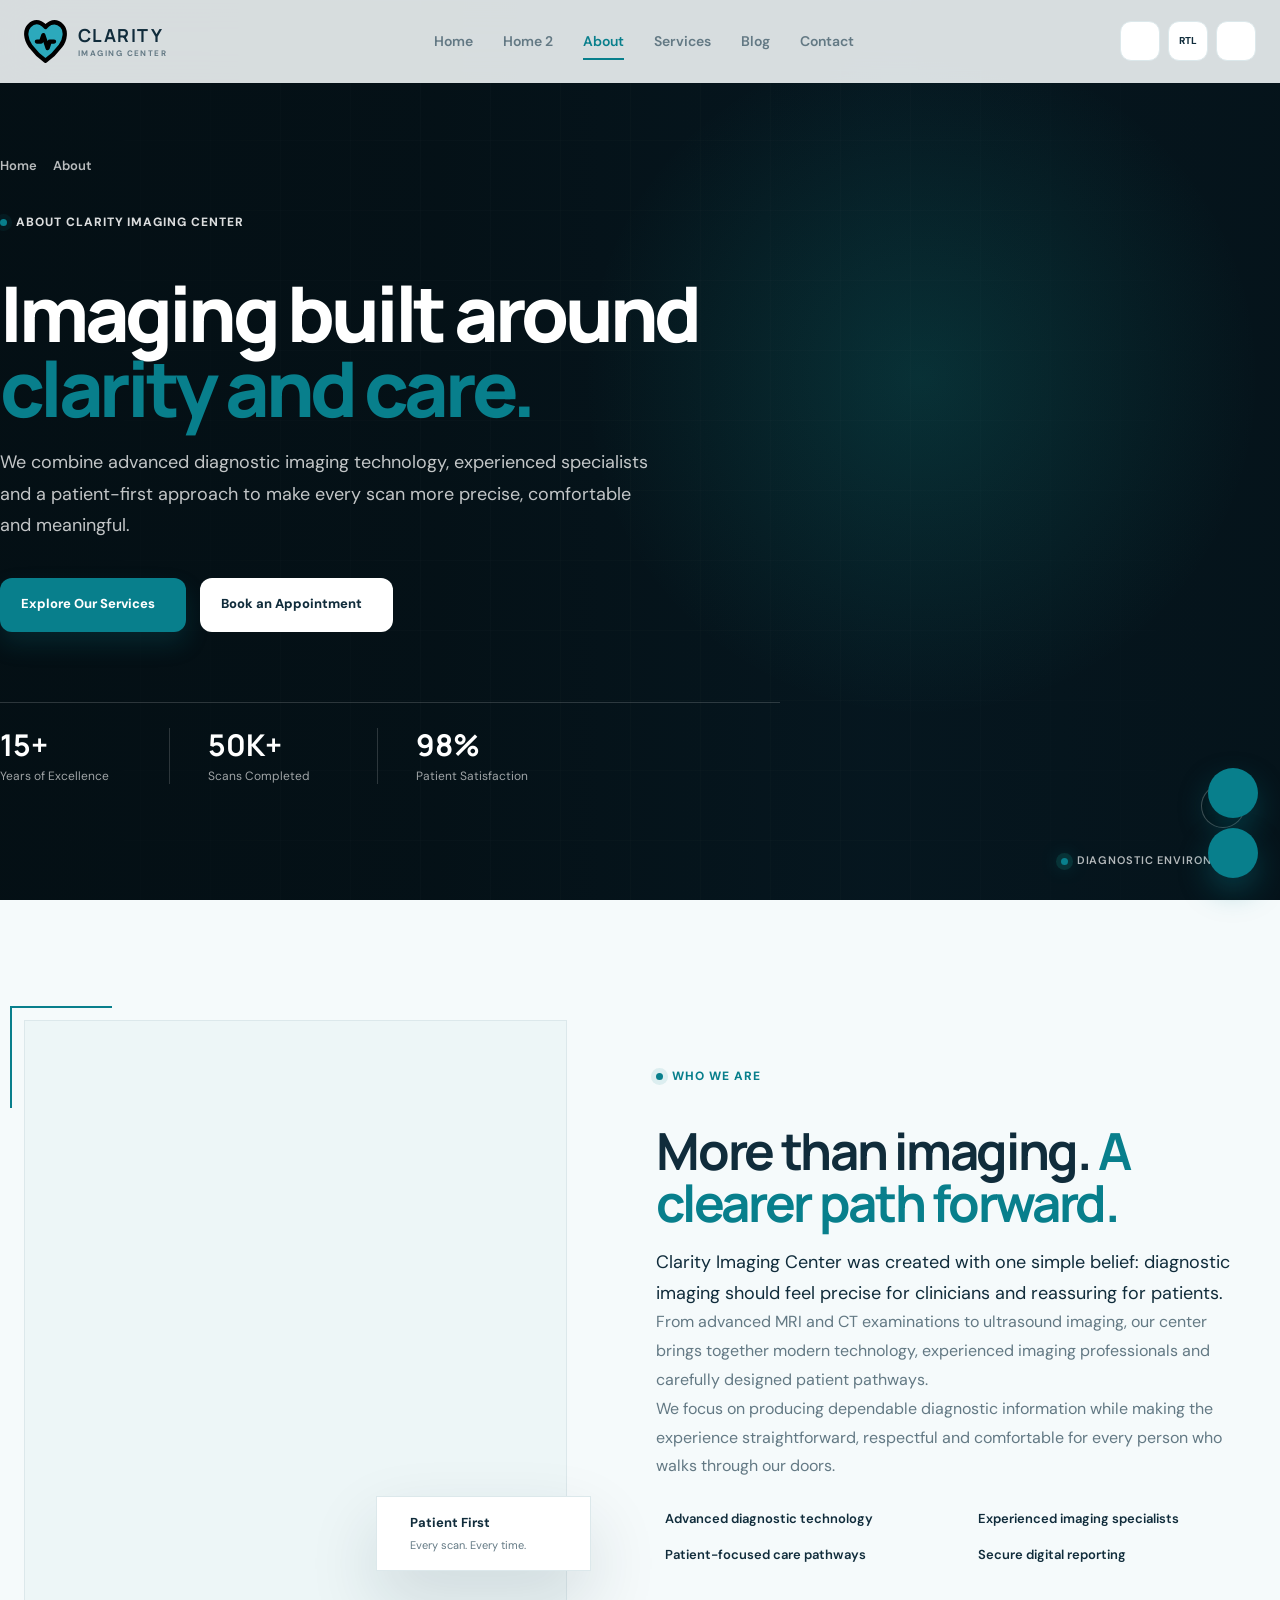
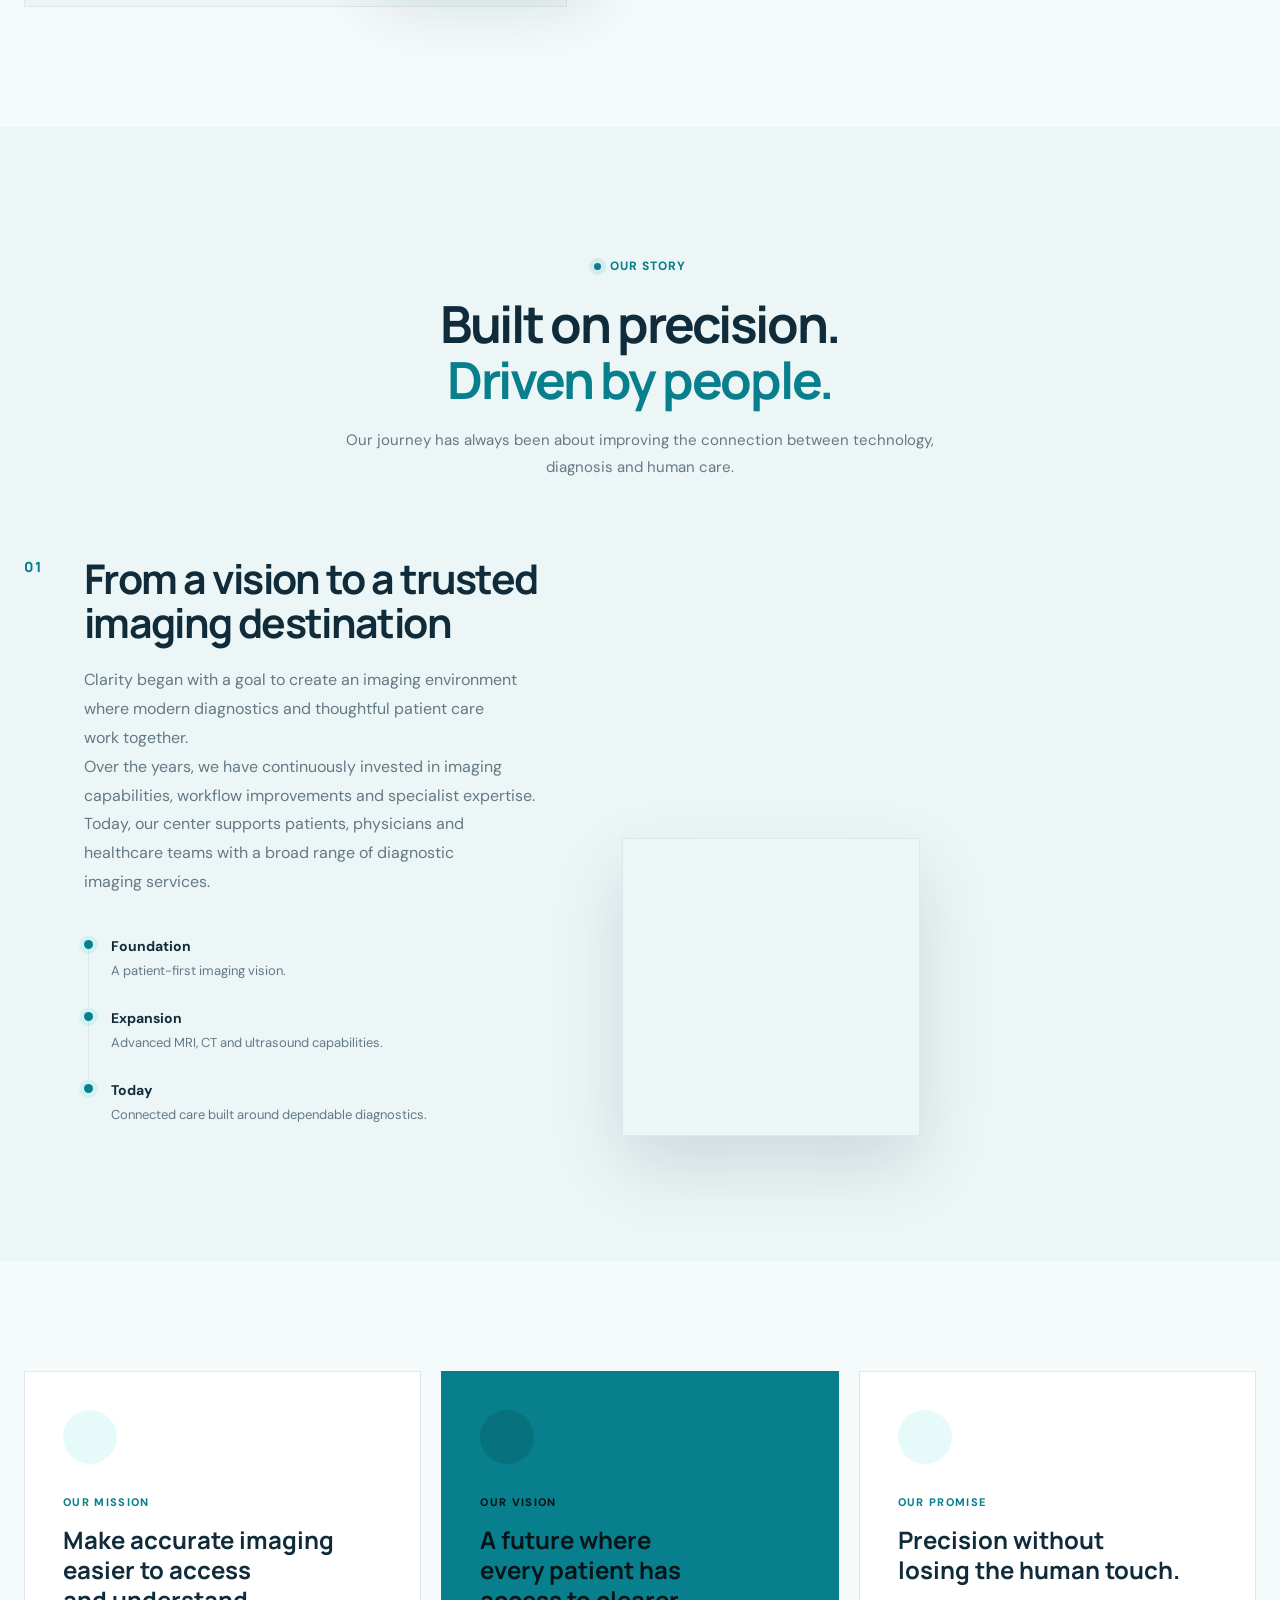
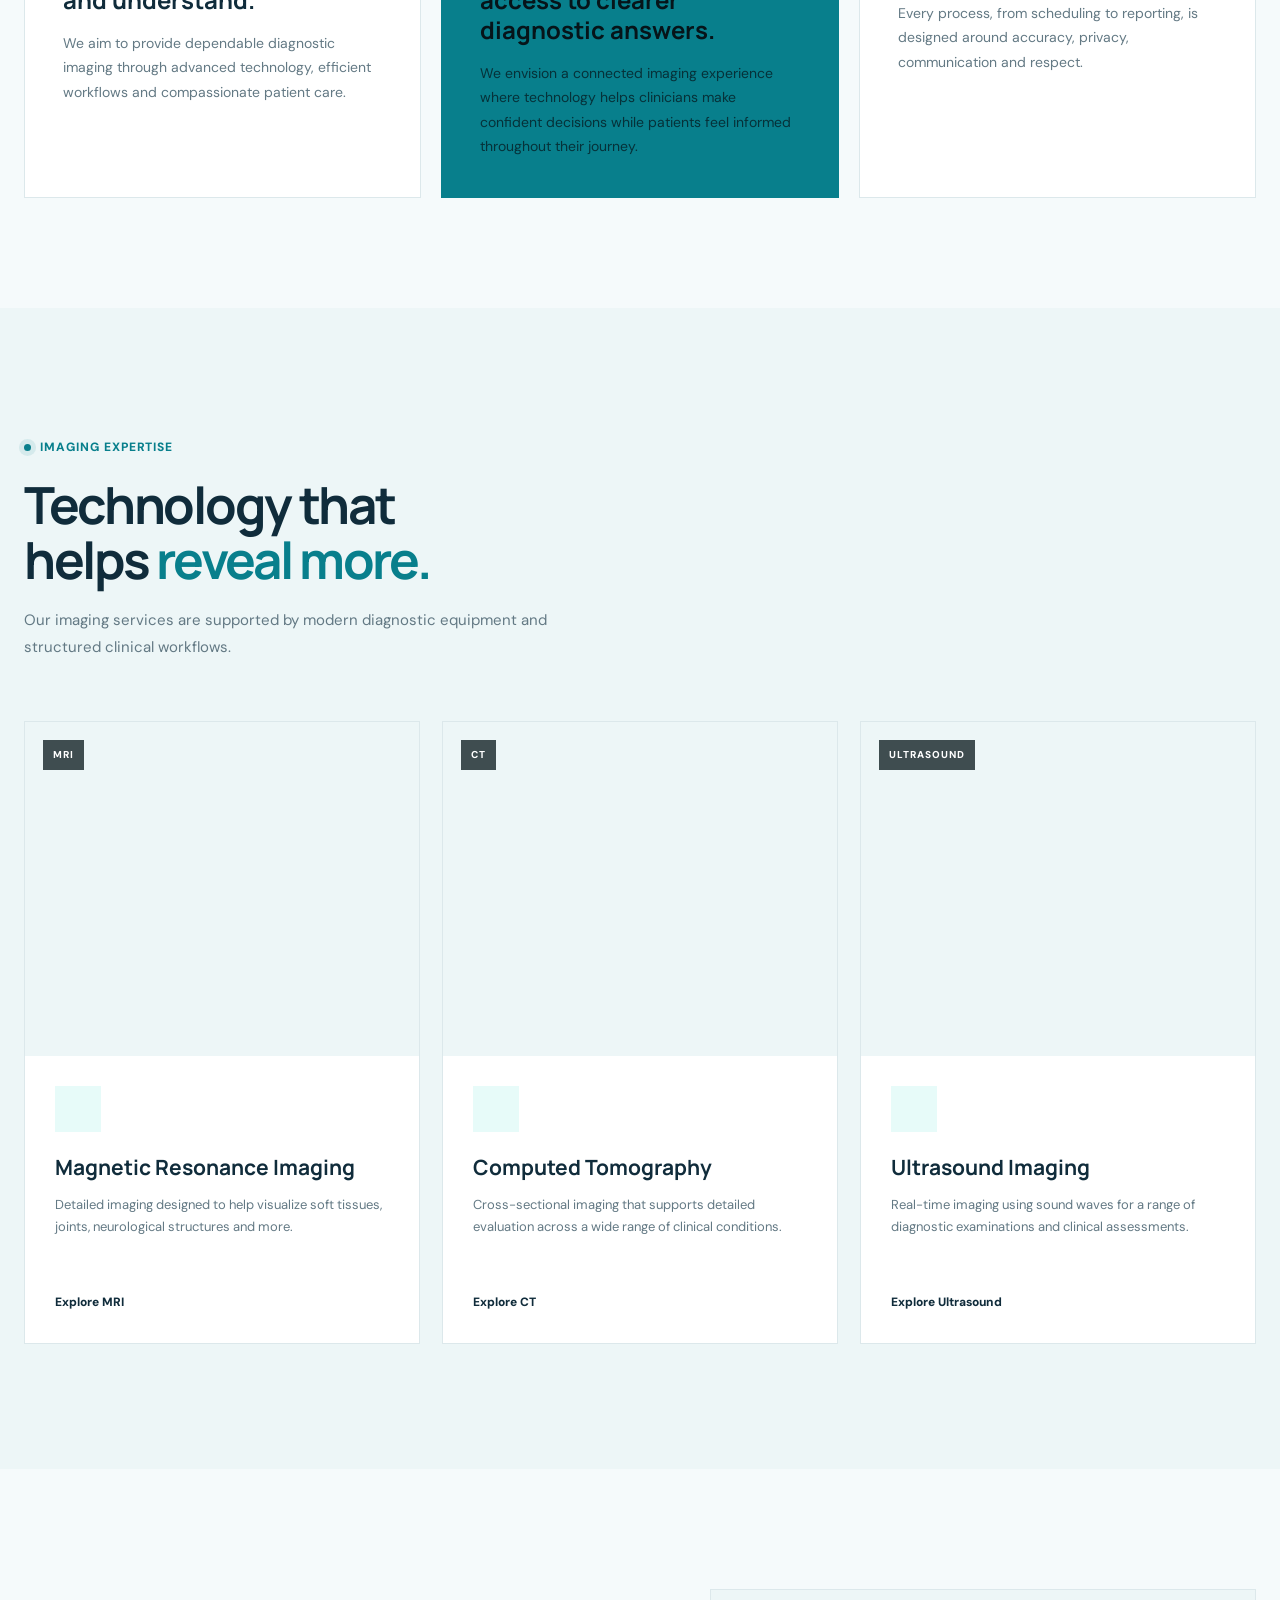
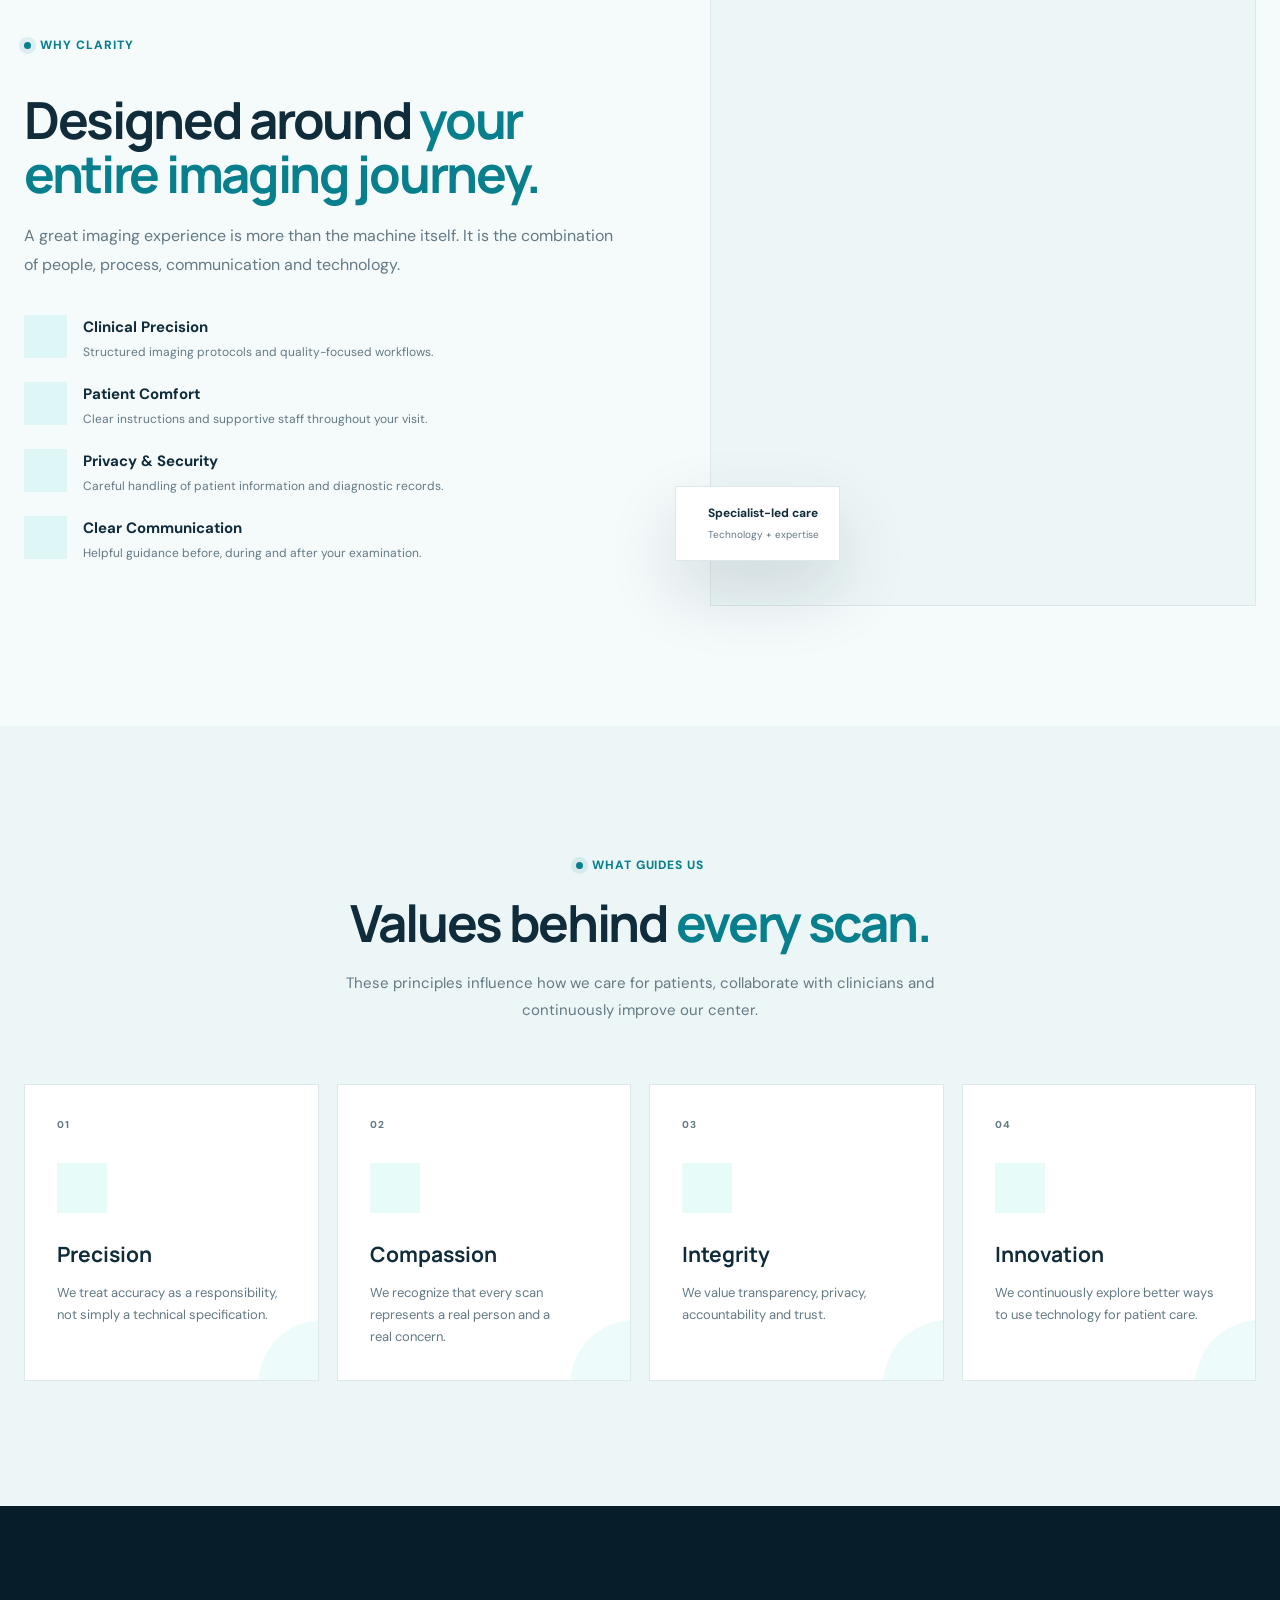
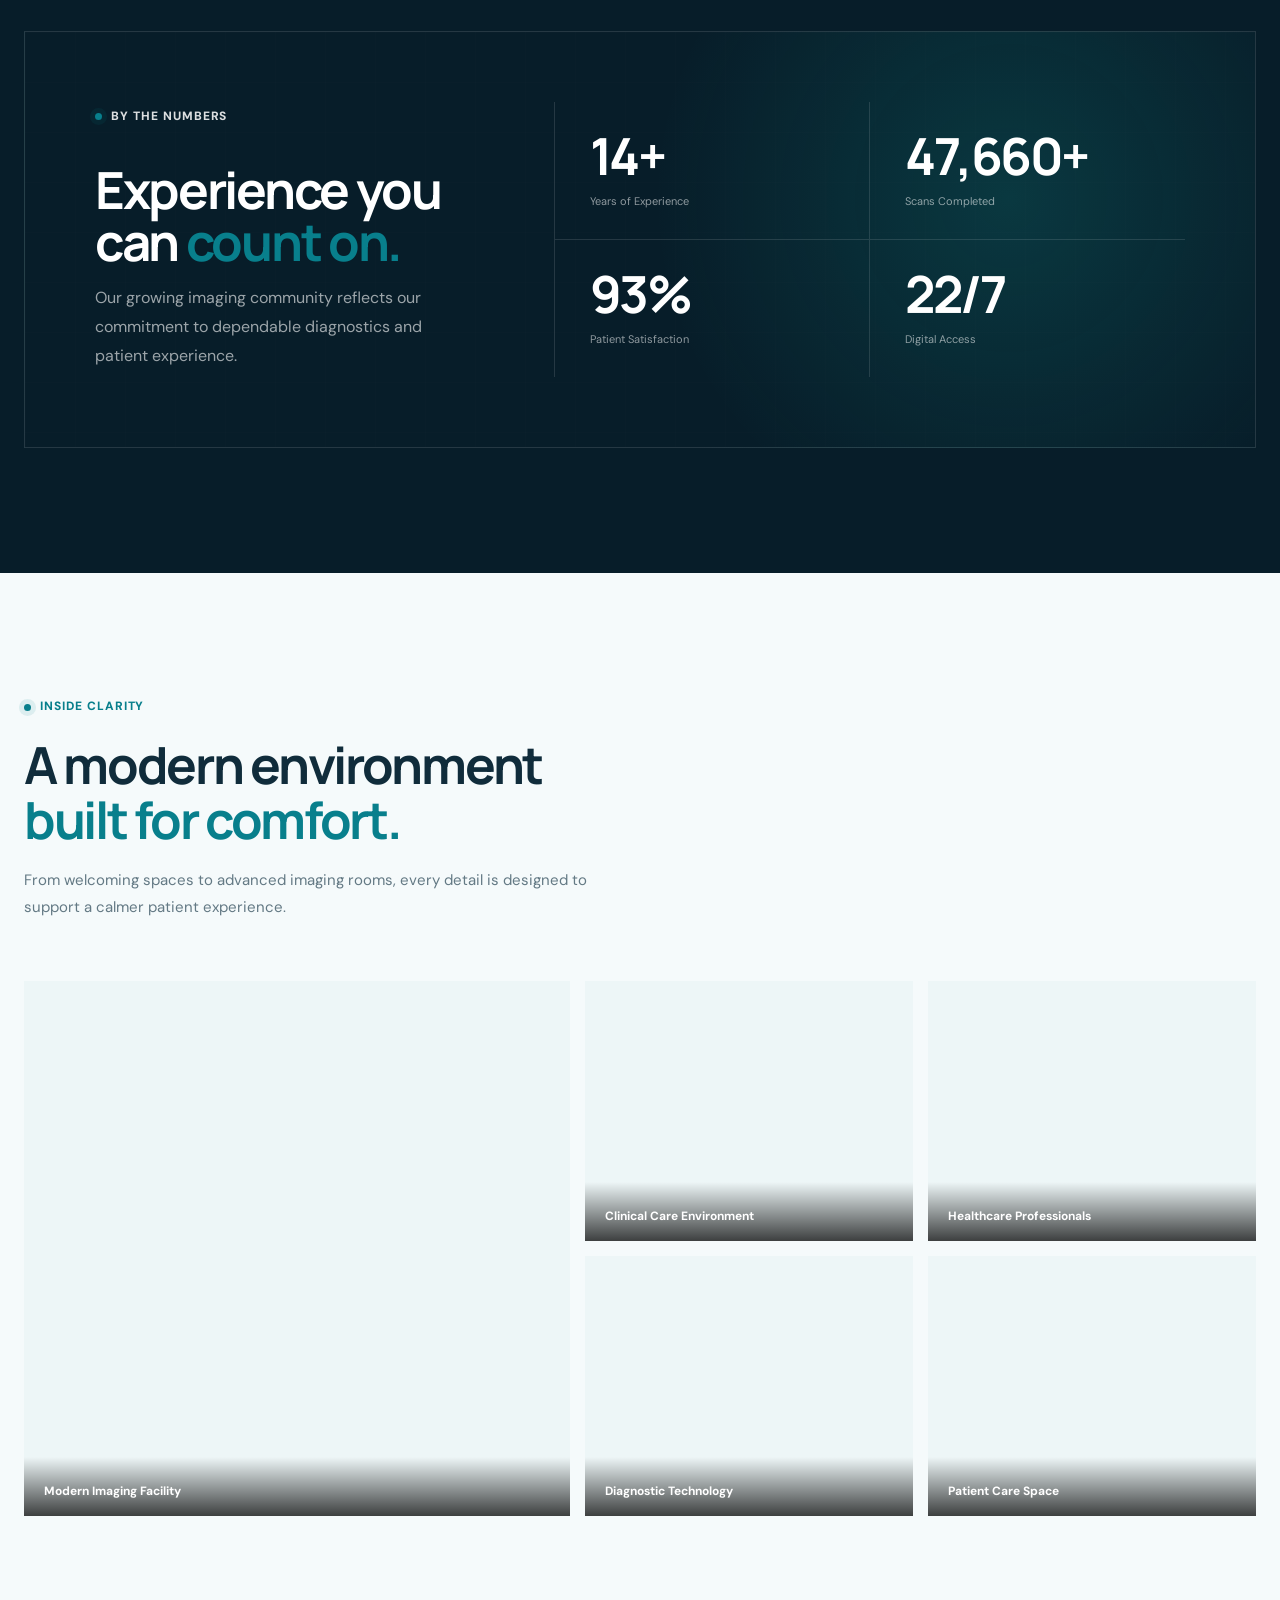
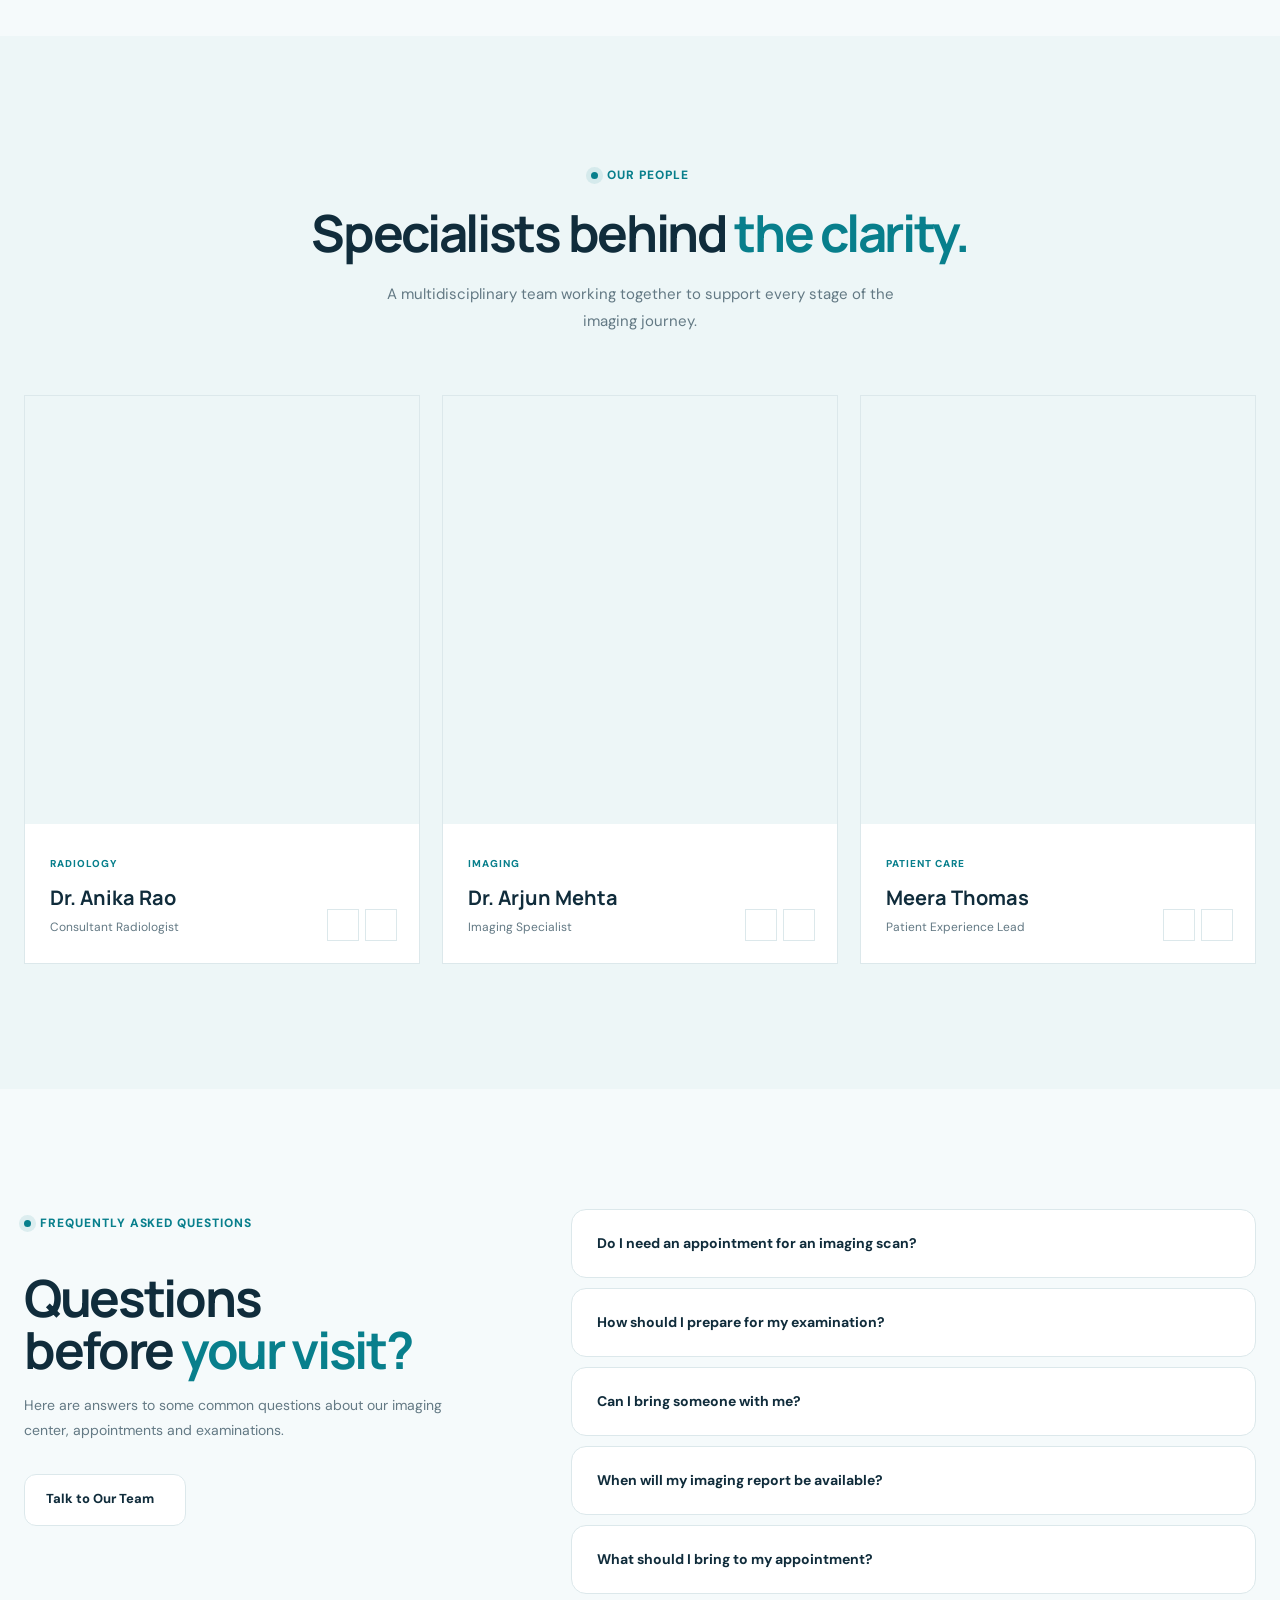
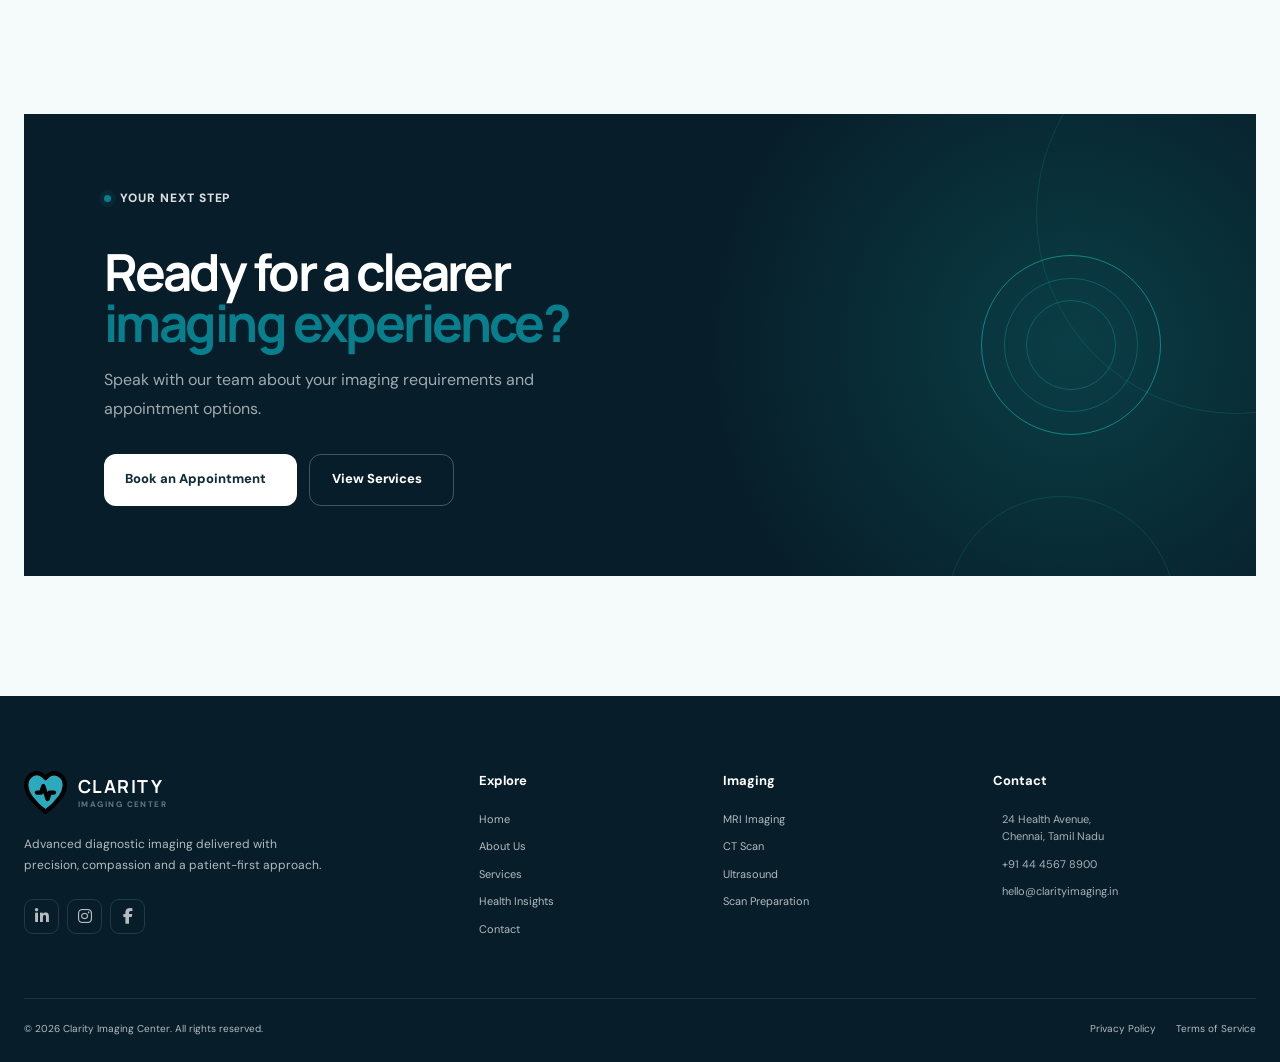
==== pages/about.html @ 39d7fad9 "first commit" ====
<!DOCTYPE html>
<html lang="en" dir="ltr">
<head>
    <meta charset="UTF-8">
    <meta name="viewport" content="width=device-width, initial-scale=1.0">

    <title>About Us | Clarity Imaging Center</title>
    <link rel="icon" href="../assets/images/heartbeat-svgrepo-com.svg">

    <meta
        name="description"
        content="Learn about Clarity Imaging Center, our imaging specialists, advanced diagnostic technology, patient-first approach and commitment to accurate medical imaging."
    >

    <!-- Fonts -->
    <link rel="preconnect" href="https://fonts.googleapis.com">
    <link rel="preconnect" href="https://fonts.gstatic.com" crossorigin>
<link
    rel="stylesheet"
    href="https://cdnjs.cloudflare.com/ajax/libs/font-awesome/6.5.2/css/all.min.css"
>
    <link
        href="https://fonts.googleapis.com/css2?family=DM+Sans:wght@400;500;600;700&family=Manrope:wght@400;500;600;700;800&display=swap"
        rel="stylesheet"
    >

    <!-- Icons -->
    <script src="https://unpkg.com/lucide@latest"></script>

    <!-- Main global CSS -->
    <link rel="stylesheet" href="../assets/css/style.css">

    <!-- About page CSS -->
    <link rel="stylesheet" href="../assets/css/about.css">
</head>

<body class="about-page">

    <!-- Scroll Progress -->
    <div class="scroll-progress" id="scrollProgress"></div>

    <!-- Cursor Glow -->
    <div class="cursor-glow" id="cursorGlow"></div>

    <!-- Page Loader -->
    <div class="page-loader" id="pageLoader">
        <div class="loader-inner">
            <div class="loader-ring"></div>
            <span>CLARITY</span>
        </div>
    </div>


    <!-- =========================================================
         HEADER
    ========================================================== -->

   <header class="site-header" id="siteHeader">

    <div class="container header-inner">

        <!-- Logo -->
        <a href="../index.html" class="logo">

            <span class="logo-mark">
               <img src="../assets/images/heartbeat-svgrepo-com.svg">
            </span>

            <span class="logo-text">
                <strong>CLARITY</strong>
                <small>IMAGING CENTER</small>
            </span>

        </a>


        <!-- Desktop Navigation -->
        <nav class="desktop-nav">

            <a href="../index.html">Home</a>

            <a href="home2.html" >Home 2</a>

            <a href="about.html" class="active">About</a>

            <a href="services.html">Services</a>

            <a href="blog.html">Blog</a>

            <a href="contact.html">Contact</a>

        </nav>


        <!-- Header Actions -->
        <div class="header-actions">

            <!-- Theme -->
            <button
                class="icon-btn"
                id="themeToggle"
                type="button"
                aria-label="Toggle theme"
            >
                <i data-lucide="moon"></i>
            </button>


            <!-- RTL -->
            <button
                class="icon-btn rtl-btn"
                id="rtlToggle"
                type="button"
                aria-label="Switch direction"
            >
                <span>RTL</span>
            </button>


            <!-- Profile -->
            <button
                class="profile-btn"
                id="profileBtn"
                type="button"
                aria-label="Open account menu"
            >
                <i data-lucide="user-round"></i>
            </button>


            <!-- Mobile menu -->
            <button
                class="menu-toggle"
                id="menuToggle"
                type="button"
                aria-label="Open menu"
            >
                <i data-lucide="menu"></i>
            </button>

        </div>

    </div>


    <!-- Mobile Navigation -->

    <div class="mobile-nav" id="mobileNav">

        <a href="../index.html">Home</a>

        <a href="home2.html">Home 2</a>

        <a href="about.html">About</a>

        <a href="services.html">Services</a>

        <a href="blog.html">Blog</a>

        <a href="contact.html">Contact</a>

        <a href="contact.html" class="mobile-appointment">
            Book an Appointment
            <i data-lucide="arrow-up-right"></i>
        </a>

    </div>

</header>


    <!-- =========================================================
         ABOUT HERO
    ========================================================== -->

    <main>

        <section class="about-hero">

            <!-- Background Video -->
            <video
                class="about-hero-video"
                id="aboutHeroVideo"
                autoplay
                muted
                loop
                playsinline
                preload="metadata"
                poster="../assets/images/about-hero.jpg"
            >
                <source
                    src="https://www.pexels.com/download/video/7089364/"
                    type="video/webm"
                >

                <source
                    src="../assets/video/about-hero.mp4"
                    type="video/mp4"
                >
            </video>


            <!-- Overlay -->
            <div class="about-hero-overlay"></div>

            <!-- Grid -->
            <div class="about-hero-grid"></div>


            <div class="container about-hero-container">

                <div class="about-hero-content about-reveal-left">

                    <div class="about-breadcrumb">
                        <a href="../index.html">Home</a>
                        <i data-lucide="chevron-right"></i>
                        <span>About</span>
                    </div>


                    <div class="eyebrow about-light-eyebrow">

                        <span class="eyebrow-dot"></span>

                        About Clarity Imaging Center

                    </div>


                    <h1>
                        Imaging built around
                        <span>clarity and care.</span>
                    </h1>


                    <p>
                        We combine advanced diagnostic imaging technology,
                        experienced specialists and a patient-first approach
                        to make every scan more precise, comfortable and
                        meaningful.
                    </p>


                    <div class="about-hero-actions">

                        <a
                            href="services.html"
                            class="btn btn-primary"
                        >
                            Explore Our Services
                            <i data-lucide="arrow-up-right"></i>
                        </a>


                        <a
                            href="contact.html"
                            class="btn btn-light"
                        >
                            Book an Appointment
                            <i data-lucide="calendar-days"></i>
                        </a>

                    </div>


                    <div class="about-hero-stats">

                        <div class="hero-stat">

                            <strong>15+</strong>

                            <span>Years of Excellence</span>

                        </div>


                        <div class="hero-stat">

                            <strong>50K+</strong>

                            <span>Scans Completed</span>

                        </div>


                        <div class="hero-stat">

                            <strong>98%</strong>

                            <span>Patient Satisfaction</span>

                        </div>

                    </div>

                </div>

            </div>


            <!-- Video status -->
            <div class="about-video-status">

                <span class="video-status-dot"></span>

                <span id="videoStatus">
                    Diagnostic environment
                </span>

            </div>


            <button
                class="about-video-toggle"
                id="aboutVideoToggle"
                type="button"
                aria-label="Pause background video"
            >
                <i data-lucide="pause"></i>
            </button>

        </section>



        <!-- =====================================================
             INTRO
        ====================================================== -->

        <section class="section about-intro-section">

            <div class="container">

                <div class="about-intro-grid">

                    <div class="about-intro-image about-reveal-left">

                        <div class="image-frame">

                            <img
                                src="https://images.unsplash.com/photo-1576091160399-112ba8d25d1d?auto=format&fit=crop&w=1200&q=85"
                                alt="Medical imaging professional"
                                loading="lazy"
                            >

                            <div class="image-badge">

                                <i data-lucide="shield-check"></i>

                                <div>
                                    <strong>Patient First</strong>
                                    <span>Every scan. Every time.</span>
                                </div>

                            </div>

                        </div>

                    </div>


                    <div class="about-intro-content about-reveal-right">

                        <div class="eyebrow">

                            <span class="eyebrow-dot"></span>

                            Who We Are

                        </div>


                        <h2>
                            More than imaging.
                            <span>A clearer path forward.</span>
                        </h2>


                        <p class="lead">
                            Clarity Imaging Center was created with one
                            simple belief: diagnostic imaging should feel
                            precise for clinicians and reassuring for
                            patients.
                        </p>


                        <p>
                            From advanced MRI and CT examinations to
                            ultrasound imaging, our center brings together
                            modern technology, experienced imaging
                            professionals and carefully designed patient
                            pathways.
                        </p>


                        <p>
                            We focus on producing dependable diagnostic
                            information while making the experience
                            straightforward, respectful and comfortable
                            for every person who walks through our doors.
                        </p>


                        <div class="about-check-list">

                            <div>
                                <i data-lucide="check-circle-2"></i>
                                <span>Advanced diagnostic technology</span>
                            </div>

                            <div>
                                <i data-lucide="check-circle-2"></i>
                                <span>Experienced imaging specialists</span>
                            </div>

                            <div>
                                <i data-lucide="check-circle-2"></i>
                                <span>Patient-focused care pathways</span>
                            </div>

                            <div>
                                <i data-lucide="check-circle-2"></i>
                                <span>Secure digital reporting</span>
                            </div>

                        </div>

                    </div>

                </div>

            </div>

        </section>



        <!-- =====================================================
             STORY
        ====================================================== -->

        <section class="section story-section">

            <div class="container">

                <div class="section-heading centered about-reveal">

                    <div class="eyebrow">

                        <span class="eyebrow-dot"></span>

                        Our Story

                    </div>

                    <h2>
                        Built on precision.
                        <span>Driven by people.</span>
                    </h2>

                    <p>
                        Our journey has always been about improving the
                        connection between technology, diagnosis and
                        human care.
                    </p>

                </div>


                <div class="story-grid">

                    <div class="story-content about-reveal-left">

                        <div class="story-number">
                            01
                        </div>

                        <h3>
                            From a vision to a trusted imaging destination
                        </h3>

                        <p>
                            Clarity began with a goal to create an imaging
                            environment where modern diagnostics and
                            thoughtful patient care work together.
                        </p>

                        <p>
                            Over the years, we have continuously invested
                            in imaging capabilities, workflow improvements
                            and specialist expertise.
                        </p>

                        <p>
                            Today, our center supports patients,
                            physicians and healthcare teams with a broad
                            range of diagnostic imaging services.
                        </p>


                        <div class="story-timeline">

                            <div class="timeline-item">

                                <span class="timeline-dot"></span>

                                <div>
                                    <strong>Foundation</strong>
                                    <p>
                                        A patient-first imaging vision.
                                    </p>
                                </div>

                            </div>


                            <div class="timeline-item">

                                <span class="timeline-dot"></span>

                                <div>
                                    <strong>Expansion</strong>
                                    <p>
                                        Advanced MRI, CT and ultrasound
                                        capabilities.
                                    </p>
                                </div>

                            </div>


                            <div class="timeline-item">

                                <span class="timeline-dot"></span>

                                <div>
                                    <strong>Today</strong>
                                    <p>
                                        Connected care built around
                                        dependable diagnostics.
                                    </p>
                                </div>

                            </div>

                        </div>

                    </div>


                    <div class="story-images about-reveal-right">

                        <div class="story-image-main">

                            <img
                                src="https://images.unsplash.com/photo-1584982751601-97dcc096659c?auto=format&fit=crop&w=1200&q=85"
                                alt="Modern healthcare facility"
                                loading="lazy"
                            >

                        </div>


                        <div class="story-image-small">

                            <img
                                src="https://images.unsplash.com/photo-1516841273335-e39b37888115?auto=format&fit=crop&w=700&q=85"
                                alt="Modern diagnostic facility"
                                loading="lazy"
                            >

                        </div>

                    </div>

                </div>

            </div>

        </section>



        <!-- =====================================================
             MISSION VISION
        ====================================================== -->

        <section class="section mission-section">

            <div class="container">

                <div class="mission-grid">

                    <article class="mission-card about-reveal-left">

                        <div class="mission-icon">
                            <i data-lucide="target"></i>
                        </div>

                        <span class="card-label">Our Mission</span>

                        <h3>
                            Make accurate imaging easier to access
                            and understand.
                        </h3>

                        <p>
                            We aim to provide dependable diagnostic
                            imaging through advanced technology,
                            efficient workflows and compassionate
                            patient care.
                        </p>

                    </article>


                    <article class="mission-card featured about-reveal">

                        <div class="mission-icon">
                            <i data-lucide="eye"></i>
                        </div>

                        <span class="card-label">Our Vision</span>

                        <h3>
                            A future where every patient has access
                            to clearer diagnostic answers.
                        </h3>

                        <p>
                            We envision a connected imaging experience
                            where technology helps clinicians make
                            confident decisions while patients feel
                            informed throughout their journey.
                        </p>

                    </article>


                    <article class="mission-card about-reveal-right">

                        <div class="mission-icon">
                            <i data-lucide="sparkles"></i>
                        </div>

                        <span class="card-label">Our Promise</span>

                        <h3>
                            Precision without losing the human touch.
                        </h3>

                        <p>
                            Every process, from scheduling to reporting,
                            is designed around accuracy, privacy,
                            communication and respect.
                        </p>

                    </article>

                </div>

            </div>

        </section>



        <!-- =====================================================
             IMAGING EXPERTISE
        ====================================================== -->

        <section class="section expertise-section">

            <div class="container">

                <div class="section-heading about-reveal">

                    <div class="eyebrow">

                        <span class="eyebrow-dot"></span>

                        Imaging Expertise

                    </div>

                    <h2>
                        Technology that helps
                        <span>reveal more.</span>
                    </h2>

                    <p>
                        Our imaging services are supported by modern
                        diagnostic equipment and structured clinical
                        workflows.
                    </p>

                </div>


                <div class="expertise-grid">

                    <article class="expertise-card about-reveal-left">

                        <div class="expertise-image">

                            <img
                                src="https://images.unsplash.com/photo-1530497610245-94d3c16cda28?auto=format&fit=crop&w=1000&q=85"
                                alt="MRI diagnostic imaging"
                                loading="lazy"
                            >

                            <span class="expertise-tag">MRI</span>

                        </div>

                        <div class="expertise-body">

                            <div class="expertise-icon">
                                <i data-lucide="scan"></i>
                            </div>

                            <h3>Magnetic Resonance Imaging</h3>

                            <p>
                                Detailed imaging designed to help visualize
                                soft tissues, joints, neurological structures
                                and more.
                            </p>

                            <a href="services.html">
                                Explore MRI
                                <i data-lucide="arrow-up-right"></i>
                            </a>

                        </div>

                    </article>


                    <article class="expertise-card about-reveal">

                        <div class="expertise-image">

                            <img
                                src="https://images.unsplash.com/photo-1559757175-0eb30cd8c063?auto=format&fit=crop&w=1000&q=85"
                                alt="CT diagnostic imaging"
                                loading="lazy"
                            >

                            <span class="expertise-tag">CT</span>

                        </div>

                        <div class="expertise-body">

                            <div class="expertise-icon">
                                <i data-lucide="layers-3"></i>
                            </div>

                            <h3>Computed Tomography</h3>

                            <p>
                                Cross-sectional imaging that supports
                                detailed evaluation across a wide range
                                of clinical conditions.
                            </p>

                            <a href="services.html">
                                Explore CT
                                <i data-lucide="arrow-up-right"></i>
                            </a>

                        </div>

                    </article>


                    <article class="expertise-card about-reveal-right">

                        <div class="expertise-image">

                            <img
                                src="https://images.unsplash.com/photo-1631815589968-fdb09a223b1e?auto=format&fit=crop&w=1000&q=85"
                                alt="Ultrasound examination"
                                loading="lazy"
                            >

                            <span class="expertise-tag">ULTRASOUND</span>

                        </div>

                        <div class="expertise-body">

                            <div class="expertise-icon">
                                <i data-lucide="activity"></i>
                            </div>

                            <h3>Ultrasound Imaging</h3>

                            <p>
                                Real-time imaging using sound waves for
                                a range of diagnostic examinations and
                                clinical assessments.
                            </p>

                            <a href="services.html">
                                Explore Ultrasound
                                <i data-lucide="arrow-up-right"></i>
                            </a>

                        </div>

                    </article>

                </div>

            </div>

        </section>



        <!-- =====================================================
             WHY CLARITY
        ====================================================== -->

        <section class="section why-about-section">

            <div class="container">

                <div class="why-about-grid">

                    <div class="why-about-content about-reveal-left">

                        <div class="eyebrow">

                            <span class="eyebrow-dot"></span>

                            Why Clarity

                        </div>

                        <h2>
                            Designed around
                            <span>your entire imaging journey.</span>
                        </h2>

                        <p>
                            A great imaging experience is more than the
                            machine itself. It is the combination of
                            people, process, communication and technology.
                        </p>


                        <div class="why-feature-list">

                            <div class="why-feature">

                                <span class="why-feature-icon">
                                    <i data-lucide="badge-check"></i>
                                </span>

                                <div>
                                    <h3>Clinical Precision</h3>
                                    <p>
                                        Structured imaging protocols and
                                        quality-focused workflows.
                                    </p>
                                </div>

                            </div>


                            <div class="why-feature">

                                <span class="why-feature-icon">
                                    <i data-lucide="heart-handshake"></i>
                                </span>

                                <div>
                                    <h3>Patient Comfort</h3>
                                    <p>
                                        Clear instructions and supportive
                                        staff throughout your visit.
                                    </p>
                                </div>

                            </div>


                            <div class="why-feature">

                                <span class="why-feature-icon">
                                    <i data-lucide="lock-keyhole"></i>
                                </span>

                                <div>
                                    <h3>Privacy & Security</h3>
                                    <p>
                                        Careful handling of patient
                                        information and diagnostic records.
                                    </p>
                                </div>

                            </div>


                            <div class="why-feature">

                                <span class="why-feature-icon">
                                    <i data-lucide="messages-square"></i>
                                </span>

                                <div>
                                    <h3>Clear Communication</h3>
                                    <p>
                                        Helpful guidance before, during
                                        and after your examination.
                                    </p>
                                </div>

                            </div>

                        </div>

                    </div>


                    <div class="why-about-visual about-reveal-right">

                        <div class="why-main-image">

                            <img
                                src="https://images.unsplash.com/photo-1579154204601-01588f351e67?auto=format&fit=crop&w=1200&q=85"
                                alt="Healthcare professional using medical technology"
                                loading="lazy"
                            >

                        </div>


                        <div class="floating-info-card">

                            <i data-lucide="stethoscope"></i>

                            <div>
                                <strong>Specialist-led care</strong>
                                <span>Technology + expertise</span>
                            </div>

                        </div>

                    </div>

                </div>

            </div>

        </section>



        <!-- =====================================================
             VALUES
        ====================================================== -->

        <section class="section values-section">

            <div class="container">

                <div class="section-heading centered about-reveal">

                    <div class="eyebrow">

                        <span class="eyebrow-dot"></span>

                        What Guides Us

                    </div>

                    <h2>
                        Values behind
                        <span>every scan.</span>
                    </h2>

                    <p>
                        These principles influence how we care for
                        patients, collaborate with clinicians and
                        continuously improve our center.
                    </p>

                </div>


                <div class="values-grid">

                    <article class="value-card about-reveal-left">

                        <span class="value-number">01</span>

                        <div class="value-icon">
                            <i data-lucide="crosshair"></i>
                        </div>

                        <h3>Precision</h3>

                        <p>
                            We treat accuracy as a responsibility,
                            not simply a technical specification.
                        </p>

                    </article>


                    <article class="value-card about-reveal">

                        <span class="value-number">02</span>

                        <div class="value-icon">
                            <i data-lucide="heart"></i>
                        </div>

                        <h3>Compassion</h3>

                        <p>
                            We recognize that every scan represents
                            a real person and a real concern.
                        </p>

                    </article>


                    <article class="value-card about-reveal">

                        <span class="value-number">03</span>

                        <div class="value-icon">
                            <i data-lucide="shield"></i>
                        </div>

                        <h3>Integrity</h3>

                        <p>
                            We value transparency, privacy,
                            accountability and trust.
                        </p>

                    </article>


                    <article class="value-card about-reveal-right">

                        <span class="value-number">04</span>

                        <div class="value-icon">
                            <i data-lucide="cpu"></i>
                        </div>

                        <h3>Innovation</h3>

                        <p>
                            We continuously explore better ways
                            to use technology for patient care.
                        </p>

                    </article>

                </div>

            </div>

        </section>



        <!-- =====================================================
             STATS
        ====================================================== -->

        <section class="section about-stats-section">

            <div class="container">

                <div class="about-stats-panel">

                    <div class="about-stats-heading about-reveal-left">

                        <div class="eyebrow about-light-eyebrow">

                            <span class="eyebrow-dot"></span>

                            By The Numbers

                        </div>

                        <h2>
                            Experience you can
                            <span>count on.</span>
                        </h2>

                        <p>
                            Our growing imaging community reflects
                            our commitment to dependable diagnostics
                            and patient experience.
                        </p>

                    </div>


                    <div class="about-stat-grid">

                        <div class="about-stat-item about-reveal">

                            <strong
                                class="about-counter"
                                data-target="15"
                                data-suffix="+"
                            >
                                0
                            </strong>

                            <span>Years of Experience</span>

                        </div>


                        <div class="about-stat-item about-reveal">

                            <strong
                                class="about-counter"
                                data-target="50000"
                                data-suffix="+"
                            >
                                0
                            </strong>

                            <span>Scans Completed</span>

                        </div>


                        <div class="about-stat-item about-reveal">

                            <strong
                                class="about-counter"
                                data-target="98"
                                data-suffix="%"
                            >
                                0
                            </strong>

                            <span>Patient Satisfaction</span>

                        </div>


                        <div class="about-stat-item about-reveal">

                            <strong
                                class="about-counter"
                                data-target="24"
                                data-suffix="/7"
                            >
                                0
                            </strong>

                            <span>Digital Access</span>

                        </div>

                    </div>

                </div>

            </div>

        </section>



        <!-- =====================================================
             FACILITY GALLERY
        ====================================================== -->

        <section class="section gallery-section">

            <div class="container">

                <div class="section-heading about-reveal">

                    <div class="eyebrow">

                        <span class="eyebrow-dot"></span>

                        Inside Clarity

                    </div>

                    <h2>
                        A modern environment
                        <span>built for comfort.</span>
                    </h2>

                    <p>
                        From welcoming spaces to advanced imaging rooms,
                        every detail is designed to support a calmer
                        patient experience.
                    </p>

                </div>


                <div class="gallery-grid">

                    <button
                        class="gallery-item gallery-large about-reveal-left"
                        type="button"
                        data-image="https://images.unsplash.com/photo-1516841273335-e39b37888115?auto=format&fit=crop&w=1600&q=90"
                        data-title="Modern Imaging Facility"
                    >

                        <img
                            src="https://images.unsplash.com/photo-1516841273335-e39b37888115?auto=format&fit=crop&w=1600&q=85"
                            alt="Modern imaging center interior"
                            loading="lazy"
                        >

                        <span class="gallery-overlay">
                            <span>Modern Imaging Facility</span>
                            <i data-lucide="maximize-2"></i>
                        </span>

                    </button>


                    <button
                        class="gallery-item about-reveal"
                        type="button"
                        data-image="https://images.unsplash.com/photo-1586773860418-d37222d8fce3?auto=format&fit=crop&w=1200&q=90"
                        data-title="Clinical Care Environment"
                    >

                        <img
                            src="https://images.unsplash.com/photo-1586773860418-d37222d8fce3?auto=format&fit=crop&w=1200&q=85"
                            alt="Clinical care environment"
                            loading="lazy"
                        >

                        <span class="gallery-overlay">
                            <span>Clinical Care Environment</span>
                            <i data-lucide="maximize-2"></i>
                        </span>

                    </button>


                    <button
                        class="gallery-item about-reveal-right"
                        type="button"
                        data-image="https://images.unsplash.com/photo-1579684385127-1ef15d508118?auto=format&fit=crop&w=1200&q=90"
                        data-title="Healthcare Professionals"
                    >

                        <img
                            src="https://images.unsplash.com/photo-1579684385127-1ef15d508118?auto=format&fit=crop&w=1200&q=85"
                            alt="Healthcare professionals"
                            loading="lazy"
                        >

                        <span class="gallery-overlay">
                            <span>Healthcare Professionals</span>
                            <i data-lucide="maximize-2"></i>
                        </span>

                    </button>


                    <button
                        class="gallery-item about-reveal-left"
                        type="button"
                        data-image="https://images.unsplash.com/photo-1581595219315-a187dd40c322?auto=format&fit=crop&w=1200&q=90"
                        data-title="Diagnostic Technology"
                    >

                        <img
                            src="https://images.unsplash.com/photo-1581595219315-a187dd40c322?auto=format&fit=crop&w=1200&q=85"
                            alt="Diagnostic imaging technology"
                            loading="lazy"
                        >

                        <span class="gallery-overlay">
                            <span>Diagnostic Technology</span>
                            <i data-lucide="maximize-2"></i>
                        </span>

                    </button>


                    <button
                        class="gallery-item gallery-large about-reveal-right"
                        type="button"
                        data-image="https://images.unsplash.com/photo-1538108149393-fbbd81895907?auto=format&fit=crop&w=1600&q=90"
                        data-title="Patient Care Space"
                    >

                        <img
                            src="https://images.unsplash.com/photo-1538108149393-fbbd81895907?auto=format&fit=crop&w=1600&q=85"
                            alt="Patient care space"
                            loading="lazy"
                        >

                        <span class="gallery-overlay">
                            <span>Patient Care Space</span>
                            <i data-lucide="maximize-2"></i>
                        </span>

                    </button>

                </div>

            </div>

        </section>



        <!-- =====================================================
             TEAM
        ====================================================== -->

        <section class="section team-section">

            <div class="container">

                <div class="section-heading centered about-reveal">

                    <div class="eyebrow">

                        <span class="eyebrow-dot"></span>

                        Our People

                    </div>

                    <h2>
                        Specialists behind
                        <span>the clarity.</span>
                    </h2>

                    <p>
                        A multidisciplinary team working together
                        to support every stage of the imaging journey.
                    </p>

                </div>


                <div class="team-grid">

                    <article class="team-card about-reveal-left">

                        <div class="team-image">

                            <img
                                src="https://images.unsplash.com/photo-1559839734-2b71ea197ec2?auto=format&fit=crop&w=900&q=85"
                                alt="Radiologist"
                                loading="lazy"
                            >

                        </div>

                        <div class="team-info">

                            <span>Radiology</span>

                            <h3>Dr. Anika Rao</h3>

                            <p>
                                Consultant Radiologist
                            </p>

                            <div class="team-social">

                                <button type="button" aria-label="Professional profile">
                                    <i data-lucide="linkedin"></i>
                                </button>

                                <button type="button" aria-label="Contact">
                                    <i data-lucide="mail"></i>
                                </button>

                            </div>

                        </div>

                    </article>


                    <article class="team-card about-reveal">

                        <div class="team-image">

                            <img
                                src="https://images.unsplash.com/photo-1612349317150-e413f6a5b16d?auto=format&fit=crop&w=900&q=85"
                                alt="Medical specialist"
                                loading="lazy"
                            >

                        </div>

                        <div class="team-info">

                            <span>Imaging</span>

                            <h3>Dr. Arjun Mehta</h3>

                            <p>
                                Imaging Specialist
                            </p>

                            <div class="team-social">

                                <button type="button" aria-label="Professional profile">
                                    <i data-lucide="linkedin"></i>
                                </button>

                                <button type="button" aria-label="Contact">
                                    <i data-lucide="mail"></i>
                                </button>

                            </div>

                        </div>

                    </article>


                    <article class="team-card about-reveal-right">

                        <div class="team-image">

                            <img
                                src="https://images.unsplash.com/photo-1594824476967-48c8b964273f?auto=format&fit=crop&w=900&q=85"
                                alt="Healthcare professional"
                                loading="lazy"
                            >

                        </div>

                        <div class="team-info">

                            <span>Patient Care</span>

                            <h3>Meera Thomas</h3>

                            <p>
                                Patient Experience Lead
                            </p>

                            <div class="team-social">

                                <button type="button" aria-label="Professional profile">
                                    <i data-lucide="linkedin"></i>
                                </button>

                                <button type="button" aria-label="Contact">
                                    <i data-lucide="mail"></i>
                                </button>

                            </div>

                        </div>

                    </article>

                </div>

            </div>

        </section>



        <!-- =====================================================
             FAQ
        ====================================================== -->

        <section class="section faq-section about-faq-section">

            <div class="container faq-grid">

                <div class="faq-intro about-reveal-left">

                    <div class="eyebrow">

                        <span class="eyebrow-dot"></span>

                        Frequently Asked Questions

                    </div>

                    <h2>
                        Questions before
                        <span>your visit?</span>
                    </h2>

                    <p>
                        Here are answers to some common questions about
                        our imaging center, appointments and examinations.
                    </p>


                    <a
                        href="contact.html"
                        class="btn btn-secondary"
                    >
                        Talk to Our Team
                        <i data-lucide="message-circle"></i>
                    </a>

                </div>


                <div class="faq-list about-reveal-right">

                    <div class="faq-item">

                        <button
                            class="faq-question"
                            type="button"
                            aria-expanded="false"
                        >

                            <span>
                                Do I need an appointment for an imaging scan?
                            </span>

                            <i data-lucide="plus"></i>

                        </button>


                        <div class="faq-answer">

                            <div>
                                <p>
                                    Most examinations are scheduled in
                                    advance so we can prepare the appropriate
                                    imaging room, protocol and clinical
                                    requirements. Contact our team to check
                                    appointment availability.
                                </p>
                            </div>

                        </div>

                    </div>


                    <div class="faq-item">

                        <button
                            class="faq-question"
                            type="button"
                            aria-expanded="false"
                        >

                            <span>
                                How should I prepare for my examination?
                            </span>

                            <i data-lucide="plus"></i>

                        </button>


                        <div class="faq-answer">

                            <div>
                                <p>
                                    Preparation depends on the examination.
                                    Some scans may require fasting, specific
                                    clothing or other instructions. Our team
                                    will explain the preparation requirements
                                    when your appointment is scheduled.
                                </p>
                            </div>

                        </div>

                    </div>


                    <div class="faq-item">

                        <button
                            class="faq-question"
                            type="button"
                            aria-expanded="false"
                        >

                            <span>
                                Can I bring someone with me?
                            </span>

                            <i data-lucide="plus"></i>

                        </button>


                        <div class="faq-answer">

                            <div>
                                <p>
                                    In many cases a companion can accompany
                                    you during the registration and waiting
                                    process. Access to examination rooms may
                                    depend on safety and clinical requirements.
                                </p>
                            </div>

                        </div>

                    </div>


                    <div class="faq-item">

                        <button
                            class="faq-question"
                            type="button"
                            aria-expanded="false"
                        >

                            <span>
                                When will my imaging report be available?
                            </span>

                            <i data-lucide="plus"></i>

                        </button>


                        <div class="faq-answer">

                            <div>
                                <p>
                                    Reporting time varies according to the
                                    examination and clinical requirements.
                                    Our team will provide the expected
                                    reporting timeline for your appointment.
                                </p>
                            </div>

                        </div>

                    </div>


                    <div class="faq-item">

                        <button
                            class="faq-question"
                            type="button"
                            aria-expanded="false"
                        >

                            <span>
                                What should I bring to my appointment?
                            </span>

                            <i data-lucide="plus"></i>

                        </button>


                        <div class="faq-answer">

                            <div>
                                <p>
                                    Please bring your referral or prescription,
                                    previous relevant imaging reports or scans,
                                    identification and any other documents
                                    requested during scheduling.
                                </p>
                            </div>

                        </div>

                    </div>

                </div>

            </div>

        </section>



        <!-- =====================================================
             CTA
        ====================================================== -->

        <section class="section about-cta-section">

            <div class="container">

                <div class="about-cta about-reveal">

                    <div class="cta-decoration cta-decoration-one"></div>
                    <div class="cta-decoration cta-decoration-two"></div>

                    <div class="about-cta-content">

                        <div class="eyebrow about-light-eyebrow">

                            <span class="eyebrow-dot"></span>

                            Your Next Step

                        </div>

                        <h2>
                            Ready for a clearer
                            <span>imaging experience?</span>
                        </h2>

                        <p>
                            Speak with our team about your imaging
                            requirements and appointment options.
                        </p>


                        <div class="about-cta-actions">

                            <a
                                href="contact.html"
                                class="btn btn-light"
                            >
                                Book an Appointment
                                <i data-lucide="calendar-days"></i>
                            </a>

                            <a
                                href="services.html"
                                class="btn btn-outline-light"
                            >
                                View Services
                                <i data-lucide="arrow-right"></i>
                            </a>

                        </div>

                    </div>


                    <div class="about-cta-icon">

                        <div class="cta-scan-ring"></div>

                        <i data-lucide="scan-line"></i>

                    </div>

                </div>

            </div>

        </section>

    </main>



    <!-- =========================================================
         FOOTER
    ========================================================== -->

    <footer class="site-footer">

    <div class="container">

        <div class="footer-main">

            <!-- Brand -->

            <div class="footer-brand">

                <a href="../index.html" class="logo footer-logo">

                    <span class="logo-mark">
                        <img
                    src="../assets/images/heartbeat-svgrepo-com.svg"
                    alt="Clarity Imaging Center"
                >
                    </span>

                    <span class="logo-text">
                        <strong>CLARITY</strong>
                        <small>IMAGING CENTER</small>
                    </span>

                </a>

                <p>
                    Advanced diagnostic imaging delivered with
                    precision, compassion and a patient-first approach.
                </p>


              <div class="social-links">

                    <a href="#" aria-label="LinkedIn">
                        <i class="fa-brands fa-linkedin-in"></i>
                    </a>

                    <a href="#" aria-label="Instagram">
                       <i class="fa-brands fa-instagram"></i>
                    </a>

                    <a href="#" aria-label="Facebook">
                       <i class="fa-brands fa-facebook-f"></i>
                    </a>

                </div>

            </div>


            <!-- Quick links -->

            <div class="footer-column">

                <h3>Explore</h3>

                <a href="../index.html">Home</a>
                <a href="about.html">About Us</a>
                <a href="services.html">Services</a>
                <a href="blog.html">Health Insights</a>
                <a href="contact.html">Contact</a>

            </div>


            <!-- Services -->

            <div class="footer-column">

                <h3>Imaging</h3>

                <a href="mri.html">MRI Imaging</a>
                <a href="ct-scan.html">CT Scan</a>
                <a href="ultrasound.html">Ultrasound</a>
                <a href="prepare-scan.html">Scan Preparation</a>

            </div>


            <!-- Contact -->

            <div class="footer-column footer-contact">

                <h3>Contact</h3>

                <a href="#">

                    <i data-lucide="map-pin"></i>

                    <span>
                        24 Health Avenue,<br>
                        Chennai, Tamil Nadu
                    </span>

                </a>

                <a href="tel:+914445678900">

                    <i data-lucide="phone"></i>

                    <span>+91 44 4567 8900</span>

                </a>

                <a href="mailto:hello@clarityimaging.in">

                    <i data-lucide="mail"></i>

                    <span>hello@clarityimaging.in</span>

                </a>

            </div>

        </div>


        <div class="footer-bottom">

            <p>
                © 2026 Clarity Imaging Center. All rights reserved.
            </p>

            <div>

                <a href="#">Privacy Policy</a>

                <a href="#">Terms of Service</a>

            </div>

        </div>

    </div>

</footer>



    <!-- =========================================================
         FLOATING ACTIONS
    ========================================================== -->

    <div class="fab-stack">

        <a
            href="tel:+914445678900"
            class="fab"
            aria-label="Call Clarity Imaging Center"
        >
            <i data-lucide="phone"></i>
        </a>


        <button
            class="fab"
            id="backToTop"
            type="button"
            aria-label="Back to top"
        >
            <i data-lucide="arrow-up"></i>
        </button>

    </div>



    <!-- =========================================================
         GALLERY LIGHTBOX
    ========================================================== -->

    <div
        class="about-lightbox"
        id="aboutLightbox"
        aria-hidden="true"
    >

        <button
            class="lightbox-close"
            id="lightboxClose"
            type="button"
            aria-label="Close image"
        >
            <i data-lucide="x"></i>
        </button>


        <div class="lightbox-content">

            <img
                id="lightboxImage"
                src=""
                alt=""
            >

            <div
                class="lightbox-caption"
                id="lightboxCaption"
            ></div>

        </div>

    </div>



<!-- =========================================================
     LOGIN MODAL
========================================================= -->

<div class="modal-overlay" id="loginModal">

    <div class="auth-modal">

        <button class="modal-close" type="button">

            <i data-lucide="x"></i>

        </button>


        <div class="auth-icon">
            <i data-lucide="lock-keyhole"></i>
        </div>

        <span class="auth-label">Patient Portal</span>

        <h2>Welcome back</h2>

        <p>
            Login to manage your appointments and patient information.
        </p>


        <form class="auth-form">

            <label>
                Email Address

                <input
                    type="email"
                    placeholder="you@example.com"
                    required
                >
            </label>


            <label>
                Password

                <input
                    type="password"
                    placeholder="Enter your password"
                    required
                >
            </label>


            <button type="submit" class="btn btn-primary full-btn">

                Login

                <i data-lucide="arrow-right"></i>

            </button>

        </form>


        <p class="auth-switch">
            Don't have an account?
            <button type="button" data-modal="signupModal">
                Create one
            </button>
        </p>

    </div>

</div>


<!-- =========================================================
     SIGN UP MODAL
========================================================= -->

<div class="modal-overlay" id="signupModal">

    <div class="auth-modal">

        <button class="modal-close" type="button">

            <i data-lucide="x"></i>

        </button>


        <div class="auth-icon">
            <i data-lucide="user-plus"></i>
        </div>

        <span class="auth-label">Patient Portal</span>

        <h2>Create your account</h2>

        <p>
            Create a patient account for easier appointment management.
        </p>


        <form class="auth-form">

            <label>
                Full Name

                <input
                    type="text"
                    placeholder="Your full name"
                    required
                >
            </label>


            <label>
                Email Address

                <input
                    type="email"
                    placeholder="you@example.com"
                    required
                >
            </label>


            <label>
                Password

                <input
                    type="password"
                    placeholder="Create a password"
                    required
                >
            </label>


            <button type="submit" class="btn btn-primary full-btn">

                Create Account

                <i data-lucide="arrow-right"></i>

            </button>

        </form>


        <p class="auth-switch">
            Already have an account?

            <button type="button" data-modal="loginModal">
                Login
            </button>

        </p>

    </div>

</div>


    <!-- Global JS -->
    <script src="../assets/js/main.js"></script>

    <!-- About JS -->
    <script src="../assets/js/about.js"></script>

</body>
</html>
---- assets/css/style.css ----
/* =========================================================
   CLARITY IMAGING CENTER
   GLOBAL STYLES
========================================================= */

:root {
  --primary: #087f8c;
  --primary-dark: #05616b;
  --primary-light: #dff5f5;

  --navy: #102c3b;
  --navy-deep: #071d29;

  --bg: #f5fafb;
  --surface: #ffffff;
  --surface-soft: #edf6f7;

  --text: #102c3b;
  --text-light: #637984;
  --border: #dce8eb;

  --white: #ffffff;

  --shadow-sm: 0 8px 25px rgba(16, 44, 59, 0.06);
  --shadow-md: 0 18px 45px rgba(16, 44, 59, 0.1);
  --shadow-lg: 0 30px 70px rgba(16, 44, 59, 0.14);

  --radius-sm: 10px;
  --radius-md: 18px;
  --radius-lg: 28px;
  --radius-xl: 38px;

  --transition: 0.35s ease;

  --container: 1240px;
}

/* =========================================================
   DARK THEME
========================================================= */

body.dark-theme {
  --bg: #081a23;
  --surface: #102833;
  --surface-soft: #122f3a;

  --text: #f0f8f9;
  --text-light: #a6bbc2;

  --border: #23414c;

  --primary-light: #123d43;

  --shadow-sm: 0 8px 25px rgba(0, 0, 0, 0.2);
  --shadow-md: 0 18px 45px rgba(0, 0, 0, 0.25);
  --shadow-lg: 0 30px 70px rgba(0, 0, 0, 0.35);
}

/* =========================================================
   RESET
========================================================= */

* {
  margin: 0;
  padding: 0;
  box-sizing: border-box;
}

html {
  scroll-behavior: smooth;
}

body {
  font-family: "DM Sans", sans-serif;

  background: var(--bg);

  color: var(--text);

  line-height: 1.6;

  overflow-x: hidden;

  transition:
    background 0.35s ease,
    color 0.35s ease;
}

img {
  display: block;
  width: 100%;
}

a {
  text-decoration: none;
  color: inherit;
}

button,
input,
textarea {
  font: inherit;
}

button {
  cursor: pointer;
}

ul {
  list-style: none;
}

/* =========================================================
   CONTAINER
========================================================= */

.container {
  width: min(calc(100% - 48px), var(--container));

  margin-inline: auto;
}

/* =========================================================
   PAGE LOADER
========================================================= */

.page-loader {
  position: fixed;

  inset: 0;

  z-index: 9999;

  display: flex;

  flex-direction: column;

  align-items: center;

  justify-content: center;

  gap: 18px;

  background: var(--bg);

  color: var(--text);

  transition:
    opacity 0.5s ease,
    visibility 0.5s ease;
}

.page-loader.hidden {
  opacity: 0;

  visibility: hidden;

  pointer-events: none;
}

.loader-ring {
  width: 44px;
  height: 44px;

  border: 3px solid var(--border);

  border-top-color: var(--primary);

  border-radius: 50%;

  animation: spin 0.8s linear infinite;
}

@keyframes spin {
  to {
    transform: rotate(360deg);
  }
}

/* =========================================================
   HEADER
========================================================= */

.site-header {
  position: fixed;

  top: 0;
  left: 0;

  width: 100%;

  z-index: 1000;

  background: rgba(245, 250, 251, 0.88);

  backdrop-filter: blur(18px);

  border-bottom: 1px solid transparent;

  transition:
    background 0.35s ease,
    box-shadow 0.35s ease,
    border-color 0.35s ease;
}

body.dark-theme .site-header {
  background: rgba(8, 26, 35, 0.9);
}

.site-header.scrolled {
  border-color: var(--border);

  box-shadow: var(--shadow-sm);
}

.header-inner {
  min-height: 82px;

  display: flex;

  align-items: center;

  justify-content: space-between;

  gap: 30px;
}

/* =========================================================
   LOGO
========================================================= */

.logo {
  display: inline-flex;

  align-items: center;

  gap: 11px;

  flex-shrink: 0;
}

.logo-mark {
  width: 43px;
  height: 43px;

  display: grid;

  place-items: center;

  /* background: var(--primary); */

  color: var(--white);

  /* border-radius: 13px; */

  /* box-shadow: 0 8px 22px rgba(8, 127, 140, 0.22); */
}

.logo-mark svg {
  width: 23px;
  height: 23px;
}

.logo-text {
  display: flex;

  flex-direction: column;

  line-height: 1;
}

.logo-text strong {
  font-family: "Manrope", sans-serif;

  font-size: 18px;

  letter-spacing: 0.08em;
}

.logo-text small {
  margin-top: 5px;

  color: var(--text-light);

  font-size: 8px;

  letter-spacing: 0.18em;

  font-weight: 700;
}

/* =========================================================
   DESKTOP NAV
========================================================= */

.desktop-nav {
  display: flex;

  align-items: center;

  gap: 30px;
}

.desktop-nav a {
  position: relative;

  color: var(--text-light);

  font-size: 14px;

  font-weight: 600;

  transition: color var(--transition);
}

.desktop-nav a::after {
  content: "";

  position: absolute;

  left: 0;
  right: 0;

  bottom: -8px;

  height: 2px;

  background: var(--primary);

  transform: scaleX(0);

  transform-origin: center;

  transition: transform var(--transition);
}

.desktop-nav a:hover,
.desktop-nav a.active {
  color: var(--primary);
}

.desktop-nav a:hover::after,
.desktop-nav a.active::after {
  transform: scaleX(1);
}

/* =========================================================
   HEADER ACTIONS
========================================================= */

.header-actions {
  display: flex;

  align-items: center;

  gap: 8px;
}

.icon-btn,
.profile-btn,
.menu-toggle {
  width: 40px;
  height: 40px;

  display: grid;

  place-items: center;

  border: 1px solid var(--border);

  background: var(--surface);

  color: var(--text);

  border-radius: 11px;

  transition: all var(--transition);
}

.icon-btn:hover,
.profile-btn:hover,
.menu-toggle:hover {
  color: var(--primary);

  border-color: var(--primary);

  transform: translateY(-2px);
}

.icon-btn svg,
.profile-btn svg,
.menu-toggle svg {
  width: 18px;
  height: 18px;
}

.rtl-btn span {
  font-size: 10px;

  font-weight: 800;

  letter-spacing: 0.03em;
}

.menu-toggle {
  display: none;
}

/* =========================================================
   MOBILE NAV
========================================================= */

.mobile-nav {
  display: none;

  padding: 15px 24px 25px;

  border-top: 1px solid var(--border);

  background: var(--surface);
}

.mobile-nav.open {
  display: flex;

  flex-direction: column;

  gap: 5px;

  animation: mobileNavIn 0.3s ease;
}

@keyframes mobileNavIn {
  from {
    opacity: 0;
    transform: translateY(-10px);
  }

  to {
    opacity: 1;
    transform: translateY(0);
  }
}

.mobile-nav a {
  padding: 13px 10px;

  color: var(--text-light);

  font-size: 15px;

  font-weight: 600;

  border-radius: 10px;
}

.mobile-nav a:hover {
  color: var(--primary);

  background: var(--primary-light);
}

.mobile-appointment {
  display: flex;

  align-items: center;

  justify-content: space-between;

  margin-top: 8px;

  color: var(--white) !important;

  background: var(--primary) !important;
}

/* =========================================================
   PROFILE DROPDOWN
========================================================= */

.profile-dropdown {
  position: fixed;

  z-index: 1100;

  top: 92px;
  right: 24px;

  width: 280px;

  padding: 15px;

  background: var(--surface);

  border: 1px solid var(--border);

  border-radius: 18px;

  box-shadow: var(--shadow-lg);

  opacity: 0;

  visibility: hidden;

  transform: translateY(-10px);

  transition:
    opacity 0.25s ease,
    visibility 0.25s ease,
    transform 0.25s ease;
}

.profile-dropdown.open {
  opacity: 1;

  visibility: visible;

  transform: translateY(0);
}

.profile-dropdown-head {
  display: flex;

  align-items: center;

  gap: 12px;

  padding: 8px 5px 15px;

  border-bottom: 1px solid var(--border);

  margin-bottom: 8px;
}

.profile-avatar {
  width: 42px;
  height: 42px;

  display: grid;

  place-items: center;

  border-radius: 12px;

  background: var(--primary-light);

  color: var(--primary);
}

.profile-dropdown-head strong,
.profile-dropdown-head span {
  display: block;
}

.profile-dropdown-head strong {
  font-size: 14px;
}

.profile-dropdown-head span {
  color: var(--text-light);

  font-size: 11px;

  margin-top: 2px;
}

.account-action {
  width: 100%;

  display: flex;

  align-items: center;

  gap: 10px;

  padding: 12px;

  border: 0;

  background: transparent;

  color: var(--text);

  border-radius: 10px;

  text-align: left;

  transition: var(--transition);
}

.account-action:hover {
  background: var(--primary-light);

  color: var(--primary);
}

.account-action svg {
  width: 17px;
}

/* =========================================================
   HERO
========================================================= */

.hero-section {
  position: relative;

  min-height: 760px;

  padding-top: 150px;
  padding-bottom: 100px;

  overflow: hidden;

  background:
    radial-gradient(
      circle at 15% 20%,
      rgba(8, 127, 140, 0.08),
      transparent 30%
    ),
    var(--bg);
}

.hero-glow {
  position: absolute;

  width: 400px;
  height: 400px;

  border-radius: 50%;

  filter: blur(90px);

  pointer-events: none;

  opacity: 0.35;
}

.hero-glow-one {
  background: rgba(8, 127, 140, 0.13);

  top: 100px;
  left: -200px;
}

.hero-glow-two {
  background: rgba(68, 170, 181, 0.1);

  bottom: -150px;
  right: -150px;
}

.hero-grid {
  display: grid;

  grid-template-columns:
    minmax(0, 0.95fr)
    minmax(0, 1.05fr);

  align-items: center;

  gap: 70px;
}

.hero-content {
  position: relative;

  z-index: 2;
}

.eyebrow {
  display: inline-flex;

  align-items: center;

  gap: 9px;

  margin-bottom: 20px;

  color: var(--primary);

  font-size: 12px;

  font-weight: 800;

  letter-spacing: 0.08em;

  text-transform: uppercase;
}

.eyebrow-dot {
  width: 7px;
  height: 7px;

  border-radius: 50%;

  background: var(--primary);

  box-shadow: 0 0 0 5px rgba(8, 127, 140, 0.1);
}

.hero-content h1 {
  max-width: 700px;

  font-family: "Manrope", sans-serif;

  font-size: clamp(48px, 6vw, 78px);

  line-height: 1.02;

  letter-spacing: -0.055em;

  margin-bottom: 26px;
}

.hero-content h1 span {
  display: block;

  color: var(--primary);
}

.hero-description {
  max-width: 600px;

  color: var(--text-light);

  font-size: 17px;

  line-height: 1.8;

  margin-bottom: 34px;
}

.hero-actions {
  display: flex;

  align-items: center;

  flex-wrap: wrap;

  gap: 12px;
}

/* =========================================================
   BUTTONS
========================================================= */

.btn {
  min-height: 52px;

  display: inline-flex;

  align-items: center;

  justify-content: center;

  gap: 10px;

  padding: 0 21px;

  border-radius: 12px;

  font-size: 13px;

  font-weight: 800;

  transition: all var(--transition);
}

.btn svg {
  width: 17px;
  height: 17px;

  transition: transform var(--transition);
}

.btn:hover svg {
  transform: translate(3px, -3px);
}

.btn-primary {
  background: var(--primary);

  color: var(--white);

  box-shadow: 0 12px 25px rgba(8, 127, 140, 0.2);
}

.btn-primary:hover {
  background: var(--primary-dark);

  transform: translateY(-3px);

  box-shadow: 0 17px 32px rgba(8, 127, 140, 0.28);
}

.btn-secondary {
  background: var(--surface);

  color: var(--text);

  border: 1px solid var(--border);
}

.btn-secondary:hover {
  border-color: var(--primary);

  color: var(--primary);

  transform: translateY(-3px);
}

.btn-light {
  background: var(--white);

  color: var(--navy);
}

.btn-light:hover {
  transform: translateY(-3px);

  box-shadow: var(--shadow-md);
}

.full-btn {
  width: 100%;
}

/* =========================================================
   HERO TRUST
========================================================= */

.hero-trust {
  display: flex;

  align-items: center;

  flex-wrap: wrap;

  gap: 28px;

  margin-top: 45px;

  padding-top: 28px;

  border-top: 1px solid var(--border);
}

.trust-item {
  display: flex;

  align-items: center;

  gap: 10px;
}

.trust-icon {
  width: 38px;
  height: 38px;

  display: grid;

  place-items: center;

  color: var(--primary);

  background: var(--primary-light);

  border-radius: 10px;
}

.trust-icon svg {
  width: 18px;
}

.trust-item strong,
.trust-item span {
  display: block;
}

.trust-item strong {
  font-size: 12px;
}

.trust-item span {
  color: var(--text-light);

  font-size: 10px;
}

/* =========================================================
   HERO IMAGE
========================================================= */

.hero-visual {
  position: relative;

  min-height: 570px;
}

.hero-image-wrap {
  position: relative;

  height: 570px;

  overflow: hidden;

  border-radius: 40px;

  box-shadow: var(--shadow-lg);
}

.hero-image-wrap img {
  height: 100%;

  object-fit: cover;

  transition: transform 1s ease;
}

.hero-image-wrap:hover img {
  transform: scale(1.04);
}

.image-overlay {
  position: absolute;

  inset: 0;

  background: linear-gradient(
    145deg,
    rgba(7, 29, 41, 0.08),
    rgba(7, 29, 41, 0.48)
  );
}

.scan-card {
  position: absolute;

  display: flex;

  align-items: center;

  gap: 11px;

  padding: 14px;

  background: rgba(255, 255, 255, 0.93);

  backdrop-filter: blur(15px);

  border-radius: 15px;

  box-shadow: var(--shadow-md);

  animation: floatCard 4s ease-in-out infinite;
}

.scan-card-top {
  top: 30px;

  left: -25px;
}

.scan-card-bottom {
  right: -20px;

  bottom: 35px;

  animation-delay: 1s;
}

.scan-card-icon {
  width: 40px;
  height: 40px;

  display: grid;

  place-items: center;

  color: var(--primary);

  background: var(--primary-light);

  border-radius: 11px;
}

.scan-card-icon svg {
  width: 19px;
}

.scan-card span,
.scan-card strong {
  display: block;
}

.scan-card span {
  color: #6b7f87;

  font-size: 9px;
}

.scan-card strong {
  color: #102c3b;

  font-size: 12px;
}

.scan-card > svg {
  color: var(--primary);

  width: 18px;
}

.status-dot {
  width: 9px;
  height: 9px;

  border-radius: 50%;

  background: #36ad7b;

  box-shadow: 0 0 0 5px rgba(54, 173, 123, 0.12);
}

@keyframes floatCard {
  0%,
  100% {
    transform: translateY(0);
  }

  50% {
    transform: translateY(-8px);
  }
}

.experience-badge {
  position: absolute;

  left: -35px;
  bottom: 45px;

  width: 125px;
  height: 125px;

  display: flex;

  flex-direction: column;

  align-items: center;

  justify-content: center;

  text-align: center;

  border-radius: 50%;

  background: var(--primary);

  color: var(--white);

  box-shadow: var(--shadow-lg);

  border: 8px solid var(--bg);
}

.experience-badge strong {
  font-family: "Manrope", sans-serif;

  font-size: 29px;

  line-height: 1;
}

.experience-badge span {
  font-size: 9px;

  line-height: 1.4;

  margin-top: 5px;

  opacity: 0.85;
}

/* =========================================================
   QUICK INFO
========================================================= */

.quick-info {
  position: relative;

  z-index: 5;

  margin-top: -35px;
}

.quick-info-grid {
  display: grid;

  grid-template-columns: repeat(3, 1fr);

  background: var(--surface);

  border: 1px solid var(--border);

  border-radius: 18px;

  box-shadow: var(--shadow-md);

  overflow: hidden;
}

.quick-item {
  display: flex;

  align-items: center;

  gap: 14px;

  padding: 24px;

  border-right: 1px solid var(--border);
}

.quick-item:last-child {
  border-right: 0;
}

.quick-icon {
  width: 43px;
  height: 43px;

  display: grid;

  place-items: center;

  flex-shrink: 0;

  color: var(--primary);

  background: var(--primary-light);

  border-radius: 12px;
}

.quick-icon svg {
  width: 19px;
}

.quick-item span,
.quick-item strong {
  display: block;
}

.quick-item span {
  color: var(--text-light);

  font-size: 10px;

  margin-bottom: 2px;
}

.quick-item strong {
  font-size: 12px;
}

/* =========================================================
   GENERAL SECTION
========================================================= */

.section {
  padding: 125px 0;
}

.section-heading {
  max-width: 690px;

  margin-bottom: 55px;
}

.section-heading.centered {
  margin-left: auto;
  margin-right: auto;

  text-align: center;
}

.section-heading.centered .eyebrow {
  justify-content: center;
}

.section-heading h2,
.why-content h2,
.technology-content h2,
.cta-content h2,
.faq-intro h2 {
  font-family: "Manrope", sans-serif;

  font-size: clamp(36px, 4vw, 54px);

  line-height: 1.08;

  letter-spacing: -0.045em;

  margin-bottom: 20px;
}

.section-heading h2 span,
.why-content h2 span,
.technology-content h2 span,
.cta-content h2 span,
.faq-intro h2 span {
  color: var(--primary);
}

.section-heading p {
  color: var(--text-light);

  font-size: 15px;

  max-width: 600px;

  line-height: 1.8;
}

.section-heading.centered p {
  margin-inline: auto;
}

/* =========================================================
   SERVICES
========================================================= */

.services-section {
  background: var(--surface);
}

.services-grid {
  display: grid;

  grid-template-columns: repeat(3, 1fr);

  gap: 20px;
}

.service-card {
  position: relative;

  min-height: 350px;

  padding: 34px;

  border: 1px solid var(--border);

  border-radius: 24px;

  background: var(--surface);

  overflow: hidden;

  transition:
    transform var(--transition),
    box-shadow var(--transition),
    border-color var(--transition);
}

.service-card::before {
  content: "";

  position: absolute;

  width: 160px;
  height: 160px;

  right: -70px;
  bottom: -70px;

  border-radius: 50%;

  background: var(--primary-light);

  transition: transform 0.5s ease;
}

.service-card:hover {
  transform: translateY(-8px);

  border-color: rgba(8, 127, 140, 0.3);

  box-shadow: var(--shadow-md);
}

.service-card:hover::before {
  transform: scale(2);
}

.service-number {
  position: absolute;

  top: 25px;
  right: 28px;

  color: var(--border);

  font-family: "Manrope", sans-serif;

  font-size: 28px;

  font-weight: 800;
}

.service-icon {
  position: relative;

  width: 58px;
  height: 58px;

  display: grid;

  place-items: center;

  margin-bottom: 27px;

  color: var(--primary);

  background: var(--primary-light);

  border-radius: 16px;
}

.service-icon svg {
  width: 26px;
}

.service-card h3 {
  position: relative;

  font-family: "Manrope", sans-serif;

  font-size: 23px;

  margin-bottom: 12px;
}

.service-card p {
  position: relative;

  color: var(--text-light);

  font-size: 13px;

  line-height: 1.8;

  margin-bottom: 30px;
}

.service-link {
  position: relative;

  display: inline-flex;

  align-items: center;

  gap: 8px;

  color: var(--primary);

  font-size: 12px;

  font-weight: 800;
}

.service-link svg {
  width: 15px;

  transition: transform var(--transition);
}

.service-link:hover svg {
  transform: translate(3px, -3px);
}

.service-card.featured {
  background: var(--primary);

  border-color: var(--primary);

  color: var(--white);
}

.service-card.featured .service-icon {
  background: rgba(255, 255, 255, 0.15);

  color: var(--white);
}

.service-card.featured .service-number {
  color: rgba(255, 255, 255, 0.25);
}

.service-card.featured p {
  color: rgba(255, 255, 255, 0.72);
}

.service-card.featured .service-link {
  color: var(--white);
}

.service-card.featured::before {
  background: rgba(255, 255, 255, 0.08);
}

/* =========================================================
   WHY SECTION
========================================================= */

.why-grid {
  display: grid;

  grid-template-columns:
    minmax(0, 0.95fr)
    minmax(0, 1.05fr);

  gap: 90px;

  align-items: center;
}

.why-image {
  position: relative;

  padding-right: 35px;

  padding-bottom: 35px;
}

.why-image-main {
  height: 570px;

  overflow: hidden;

  border-radius: 35px;

  box-shadow: var(--shadow-lg);
}

.why-image-main img {
  height: 100%;

  object-fit: cover;
}

.why-floating-card {
  position: absolute;

  right: 0;
  bottom: 0;

  max-width: 290px;

  display: flex;

  align-items: center;

  gap: 13px;

  padding: 17px;

  background: var(--surface);

  border: 1px solid var(--border);

  border-radius: 17px;

  box-shadow: var(--shadow-md);
}

.why-floating-icon {
  width: 45px;
  height: 45px;

  display: grid;

  place-items: center;

  flex-shrink: 0;

  background: var(--primary-light);

  color: var(--primary);

  border-radius: 12px;
}

.why-floating-icon svg {
  width: 21px;
}

.why-floating-card strong,
.why-floating-card span {
  display: block;
}

.why-floating-card strong {
  font-size: 12px;
}

.why-floating-card span {
  color: var(--text-light);

  font-size: 10px;

  margin-top: 2px;
}

.why-content > p {
  color: var(--text-light);

  font-size: 15px;

  line-height: 1.8;

  margin-bottom: 35px;

  max-width: 600px;
}

.benefit-list {
  display: flex;

  flex-direction: column;

  gap: 22px;
}

.benefit-item {
  display: flex;

  align-items: flex-start;

  gap: 15px;
}

.benefit-icon {
  width: 45px;
  height: 45px;

  display: grid;

  place-items: center;

  flex-shrink: 0;

  background: var(--primary-light);

  color: var(--primary);

  border-radius: 12px;
}

.benefit-icon svg {
  width: 19px;
}

.benefit-item h3 {
  font-size: 14px;

  margin-bottom: 4px;
}

.benefit-item p {
  color: var(--text-light);

  font-size: 12px;

  line-height: 1.7;
}

/* =========================================================
   TECHNOLOGY
========================================================= */

.technology-section {
  padding: 120px 0;

  color: var(--white);

  background: var(--navy-deep);

  overflow: hidden;
}

.technology-grid {
  display: grid;

  grid-template-columns:
    minmax(0, 0.9fr)
    minmax(0, 1.1fr);

  gap: 80px;

  align-items: center;
}

.light-eyebrow {
  color: #72d8dc;
}

.light-eyebrow .eyebrow-dot {
  background: #72d8dc;
}

.technology-content h2 {
  color: var(--white);
}

.technology-content h2 span {
  color: #72d8dc;
}

.technology-content > p {
  max-width: 570px;

  color: rgba(255, 255, 255, 0.64);

  font-size: 14px;

  line-height: 1.8;

  margin-bottom: 30px;
}

.technology-points {
  display: grid;

  grid-template-columns: repeat(2, 1fr);

  gap: 13px;

  margin-bottom: 35px;
}

.technology-points div {
  display: flex;

  align-items: center;

  gap: 9px;

  color: rgba(255, 255, 255, 0.76);

  font-size: 12px;
}

.technology-points svg {
  width: 16px;

  color: #72d8dc;
}

.technology-visual {
  position: relative;

  min-height: 520px;

  display: grid;

  place-items: center;
}

.technology-image {
  width: 430px;
  height: 500px;

  overflow: hidden;

  border-radius: 220px 220px 30px 30px;

  border: 1px solid rgba(255, 255, 255, 0.12);
}

.technology-image img {
  height: 100%;

  object-fit: cover;
}

.technology-image-overlay {
  position: absolute;

  inset: 0;

  background: linear-gradient(
    to bottom,
    rgba(7, 29, 41, 0.05),
    rgba(7, 29, 41, 0.45)
  );
}

.tech-orbit {
  position: absolute;

  border: 1px solid rgba(114, 216, 220, 0.18);

  border-radius: 50%;
}

.orbit-one {
  width: 500px;
  height: 500px;
}

.orbit-two {
  width: 610px;
  height: 610px;
}

.tech-center-icon {
  position: absolute;

  width: 72px;
  height: 72px;

  display: grid;

  place-items: center;

  border-radius: 50%;

  color: #72d8dc;

  background: rgba(7, 29, 41, 0.88);

  border: 1px solid rgba(114, 216, 220, 0.3);

  box-shadow: 0 0 40px rgba(114, 216, 220, 0.15);
}

.tech-center-icon svg {
  width: 28px;
}

/* =========================================================
   JOURNEY
========================================================= */

.journey-grid {
  position: relative;

  display: grid;

  grid-template-columns: repeat(4, 1fr);

  gap: 30px;
}

.journey-line {
  position: absolute;

  top: 31px;

  left: 12%;

  right: 12%;

  height: 1px;

  background: var(--border);
}

.journey-step {
  position: relative;

  text-align: center;
}

.journey-number {
  position: relative;

  z-index: 2;

  width: 62px;
  height: 62px;

  display: grid;

  place-items: center;

  margin: 0 auto 22px;

  background: var(--surface);

  color: var(--primary);

  border: 1px solid var(--primary);

  border-radius: 50%;

  font-size: 12px;

  font-weight: 800;
}

.journey-icon {
  width: 55px;
  height: 55px;

  display: grid;

  place-items: center;

  margin: 0 auto 18px;

  color: var(--primary);

  background: var(--primary-light);

  border-radius: 15px;
}

.journey-icon svg {
  width: 22px;
}

.journey-step h3 {
  font-size: 16px;

  margin-bottom: 8px;
}

.journey-step p {
  max-width: 220px;

  margin-inline: auto;

  color: var(--text-light);

  font-size: 12px;

  line-height: 1.7;
}

/* =========================================================
   STATS
========================================================= */

.stats-section {
  padding: 80px 0;

  background: var(--primary);
}

.stats-grid {
  display: grid;

  grid-template-columns: repeat(4, 1fr);

  gap: 30px;
}

.stat-item {
  text-align: center;

  color: var(--white);

  padding: 20px;

  border-right: 1px solid rgba(255, 255, 255, 0.18);
}

.stat-item:last-child {
  border-right: 0;
}

.stat-item strong {
  display: block;

  font-family: "Manrope", sans-serif;

  font-size: clamp(36px, 4vw, 52px);

  line-height: 1;

  margin-bottom: 10px;
}

.stat-item span {
  font-size: 11px;

  color: rgba(255, 255, 255, 0.72);
}

/* =========================================================
   TESTIMONIALS
========================================================= */

.testimonials-section {
  background: var(--surface);
}

.testimonial-grid {
  display: grid;

  grid-template-columns: repeat(3, 1fr);

  gap: 18px;
}

.testimonial-card {
  position: relative;

  min-height: 300px;

  padding: 30px;

  border: 1px solid var(--border);

  border-radius: 22px;

  background: var(--surface);

  transition: var(--transition);
}

.testimonial-card:hover {
  transform: translateY(-6px);

  box-shadow: var(--shadow-md);
}

.testimonial-card.featured-testimonial {
  background: var(--primary);

  color: var(--white);

  border-color: var(--primary);
}

.quote-icon {
  width: 40px;
  height: 40px;

  display: grid;

  place-items: center;

  color: var(--primary);

  background: var(--primary-light);

  border-radius: 11px;

  margin-bottom: 25px;
}

.featured-testimonial .quote-icon {
  background: rgba(255, 255, 255, 0.13);

  color: var(--white);
}

.quote-icon svg {
  width: 18px;
}

.testimonial-card > p {
  min-height: 105px;

  color: var(--text-light);

  font-size: 13px;

  line-height: 1.8;

  margin-bottom: 25px;
}

.featured-testimonial > p {
  color: rgba(255, 255, 255, 0.76);
}

.testimonial-author {
  display: flex;

  align-items: center;

  gap: 10px;

  padding-top: 20px;

  border-top: 1px solid var(--border);
}

.featured-testimonial .testimonial-author {
  border-color: rgba(255, 255, 255, 0.15);
}

.author-avatar {
  width: 38px;
  height: 38px;

  display: grid;

  place-items: center;

  color: var(--primary);

  background: var(--primary-light);

  border-radius: 50%;

  font-size: 10px;

  font-weight: 800;
}

.featured-testimonial .author-avatar {
  background: rgba(255, 255, 255, 0.15);

  color: var(--white);
}

.testimonial-author strong,
.testimonial-author span {
  display: block;
}

.testimonial-author strong {
  font-size: 12px;
}

.testimonial-author span {
  color: var(--text-light);

  font-size: 9px;
}

.featured-testimonial .testimonial-author span {
  color: rgba(255, 255, 255, 0.6);
}

/* =========================================================
   CTA
========================================================= */

.cta-section {
  padding: 0 0 120px;

  background: var(--surface);
}

.cta-box {
  position: relative;

  min-height: 390px;

  display: flex;

  align-items: center;

  justify-content: space-between;

  gap: 50px;

  padding: 65px;

  overflow: hidden;

  border-radius: 35px;

  color: var(--white);

  background:
    radial-gradient(
      circle at 80% 20%,
      rgba(114, 216, 220, 0.25),
      transparent 30%
    ),
    var(--navy);
}

.cta-content {
  position: relative;

  z-index: 2;

  max-width: 650px;
}

.cta-content h2 {
  color: var(--white);

  margin-bottom: 17px;
}

.cta-content h2 span {
  color: #72d8dc;
}

.cta-content p {
  max-width: 570px;

  color: rgba(255, 255, 255, 0.65);

  font-size: 14px;

  line-height: 1.8;

  margin-bottom: 28px;
}

.cta-icon {
  position: relative;

  z-index: 2;

  width: 180px;
  height: 180px;

  display: grid;

  place-items: center;

  flex-shrink: 0;

  border: 1px solid rgba(114, 216, 220, 0.25);

  border-radius: 50%;

  color: #72d8dc;
}

.cta-icon svg {
  width: 75px;
  height: 75px;

  stroke-width: 1;
}

.cta-decoration {
  position: absolute;

  border: 1px solid rgba(114, 216, 220, 0.12);

  border-radius: 50%;
}

.decoration-one {
  width: 500px;
  height: 500px;

  right: -150px;
  top: -230px;
}

.decoration-two {
  width: 300px;
  height: 300px;

  right: 40px;
  bottom: -200px;
}

/* =========================================================
   FAQ
========================================================= */

.faq-section {
  background: var(--bg);
}

.faq-grid {
  display: grid;

  grid-template-columns:
    minmax(0, 0.8fr)
    minmax(0, 1.2fr);

  gap: 90px;

  align-items: start;
}

.faq-intro {
  position: sticky;

  top: 120px;
}

.faq-intro > p {
  color: var(--text-light);

  font-size: 14px;

  line-height: 1.8;

  margin-bottom: 25px;
}

.text-link {
  display: inline-flex;

  align-items: center;

  gap: 8px;

  color: var(--primary);

  font-size: 12px;

  font-weight: 800;
}

.text-link svg {
  width: 15px;
}

.faq-list {
  display: flex;

  flex-direction: column;

  gap: 10px;
}

.faq-item {
  border: 1px solid var(--border);

  background: var(--surface);

  border-radius: 15px;

  overflow: hidden;
}

.faq-question {
  width: 100%;

  display: flex;

  align-items: center;

  justify-content: space-between;

  gap: 20px;

  padding: 20px;

  border: 0;

  background: transparent;

  color: var(--text);

  text-align: left;

  font-size: 13px;

  font-weight: 700;
}

.faq-question svg {
  width: 17px;

  flex-shrink: 0;

  color: var(--primary);

  transition: transform var(--transition);
}

.faq-item.open .faq-question svg {
  transform: rotate(45deg);
}

.faq-answer {
  display: grid;

  grid-template-rows: 0fr;

  transition: grid-template-rows 0.35s ease;
}

.faq-item.open .faq-answer {
  grid-template-rows: 1fr;
}

.faq-answer p {
  overflow: hidden;

  color: var(--text-light);

  font-size: 12px;

  line-height: 1.8;

  padding: 0 20px;
}

.faq-item.open .faq-answer p {
  padding-bottom: 20px;
}

/* =========================================================
   FOOTER
========================================================= */

.site-footer {
  padding: 75px 0 25px;

  color: rgba(255, 255, 255, 0.7);

  background: var(--navy-deep);
}

.footer-main {
  display: grid;

  grid-template-columns:
    1.5fr
    0.7fr
    0.8fr
    1fr;

  gap: 60px;

  padding-bottom: 60px;

  border-bottom: 1px solid rgba(255, 255, 255, 0.1);
}

.footer-logo {
  color: var(--white);

  margin-bottom: 20px;
}

.footer-brand > p {
  max-width: 310px;

  font-size: 12px;

  line-height: 1.8;
}

.social-links {
  display: flex;

  gap: 8px;

  margin-top: 22px;
}

.social-links a {
  width: 35px;
  height: 35px;

  display: grid;

  place-items: center;

  color: rgba(255, 255, 255, 0.7);

  border: 1px solid rgba(255, 255, 255, 0.12);

  border-radius: 9px;

  transition: var(--transition);
}

.social-links a:hover {
  color: var(--white);

  background: var(--primary);

  border-color: var(--primary);

  transform: translateY(-3px);
}

.social-links svg {
  width: 15px;
}

.footer-column {
  display: flex;

  flex-direction: column;

  align-items: flex-start;

  gap: 10px;
}

.footer-column h3 {
  color: var(--white);

  font-size: 13px;

  margin-bottom: 9px;
}

.footer-column > a {
  font-size: 11px;

  transition: color var(--transition);
}

.footer-column > a:hover {
  color: #72d8dc;
}

.footer-contact > a {
  display: flex;

  align-items: flex-start;

  gap: 9px;

  color: rgba(255, 255, 255, 0.66);

  font-size: 11px;

  line-height: 1.6;
}

.footer-contact > a svg {
  width: 15px;

  flex-shrink: 0;

  margin-top: 2px;

  color: #72d8dc;
}

.footer-bottom {
  display: flex;

  align-items: center;

  justify-content: space-between;

  gap: 20px;

  padding-top: 22px;

  font-size: 10px;
}

.footer-bottom > div {
  display: flex;

  gap: 20px;
}

.footer-bottom a:hover {
  color: #72d8dc;
}

/* =========================================================
   MODALS
========================================================= */

.modal-overlay {
  position: fixed;

  inset: 0;

  z-index: 5000;

  display: grid;

  place-items: center;

  padding: 20px;

  background: rgba(4, 20, 27, 0.72);

  backdrop-filter: blur(8px);

  opacity: 0;

  visibility: hidden;

  transition:
    opacity 0.3s ease,
    visibility 0.3s ease;
}

.modal-overlay.active {
  opacity: 1;

  visibility: visible;
}

.auth-modal {
  position: relative;

  width: min(100%, 450px);

  padding: 38px;

  background: var(--surface);

  color: var(--text);

  border: 1px solid var(--border);

  border-radius: 25px;

  box-shadow: var(--shadow-lg);

  transform: translateY(25px) scale(0.96);

  transition: transform 0.3s ease;
}

.modal-overlay.active .auth-modal {
  transform: translateY(0) scale(1);
}

.modal-close {
  position: absolute;

  top: 15px;
  right: 15px;

  width: 35px;
  height: 35px;

  display: grid;

  place-items: center;

  border: 1px solid var(--border);

  background: var(--surface);

  color: var(--text);

  border-radius: 9px;
}

.modal-close svg {
  width: 16px;
}

.auth-icon {
  width: 48px;
  height: 48px;

  display: grid;

  place-items: center;

  color: var(--primary);

  background: var(--primary-light);

  border-radius: 13px;

  margin-bottom: 18px;
}

.auth-icon svg {
  width: 21px;
}

.auth-label {
  color: var(--primary);

  font-size: 10px;

  font-weight: 800;

  text-transform: uppercase;

  letter-spacing: 0.1em;
}

.auth-modal h2 {
  font-family: "Manrope", sans-serif;

  font-size: 30px;

  letter-spacing: -0.04em;

  margin: 5px 0 8px;
}

.auth-modal > p {
  color: var(--text-light);

  font-size: 12px;

  line-height: 1.7;

  margin-bottom: 22px;
}

.auth-form {
  display: flex;

  flex-direction: column;

  gap: 15px;
}

.auth-form label {
  display: flex;

  flex-direction: column;

  gap: 6px;

  font-size: 11px;

  font-weight: 700;
}

.auth-form input {
  width: 100%;

  height: 47px;

  padding: 0 13px;

  border: 1px solid var(--border);

  background: var(--bg);

  color: var(--text);

  border-radius: 10px;

  outline: none;

  transition: var(--transition);
}

.auth-form input:focus {
  border-color: var(--primary);

  box-shadow: 0 0 0 3px rgba(8, 127, 140, 0.1);
}

.auth-switch {
  text-align: center;

  margin-top: 20px !important;

  margin-bottom: 0 !important;
}

.auth-switch button {
  border: 0;

  background: transparent;

  color: var(--primary);

  font-weight: 800;
}

/* =========================================================
   SCROLL REVEAL
========================================================= */

.reveal,
.reveal-left,
.reveal-right {
  opacity: 0;

  transition:
    opacity 0.8s ease,
    transform 0.8s ease;
}

.reveal {
  transform: translateY(35px);
}

.reveal-left {
  transform: translateX(-45px);
}

.reveal-right {
  transform: translateX(45px);
}

.reveal.visible,
.reveal-left.visible,
.reveal-right.visible {
  opacity: 1;

  transform: translate(0);
}

/* =========================================================
   RTL
========================================================= */

html[dir="rtl"] .desktop-nav a::after {
  transform-origin: center;
}

html[dir="rtl"] .scan-card-top {
  left: auto;
  right: -25px;
}

html[dir="rtl"] .scan-card-bottom {
  right: auto;
  left: -20px;
}

html[dir="rtl"] .experience-badge {
  left: auto;
  right: -35px;
}

html[dir="rtl"] .why-image {
  padding-right: 0;
  padding-left: 35px;
}

html[dir="rtl"] .why-floating-card {
  right: auto;
  left: 0;
}

html[dir="rtl"] .service-number {
  right: auto;
  left: 28px;
}

html[dir="rtl"] .faq-question {
  text-align: right;
}

html[dir="rtl"] .profile-dropdown {
  right: auto;
  left: 24px;
}

html[dir="rtl"] .modal-close {
  right: auto;
  left: 15px;
}

html[dir="rtl"] .reveal-left {
  transform: translateX(45px);
}

html[dir="rtl"] .reveal-right {
  transform: translateX(-45px);
}

html[dir="rtl"] .reveal-left.visible,
html[dir="rtl"] .reveal-right.visible {
  transform: translateX(0);
}

/* =========================================================
   RESPONSIVE
========================================================= */

@media (max-width: 1100px) {
  .desktop-nav {
    gap: 17px;
  }

  .hero-grid {
    gap: 40px;
  }

  .why-grid,
  .technology-grid {
    gap: 50px;
  }

  .footer-main {
    grid-template-columns: 1.3fr 0.8fr 0.8fr;
  }

  .footer-contact {
    grid-column: span 3;
  }
}

@media (max-width: 900px) {
  .desktop-nav {
    display: none;
  }

  .menu-toggle {
    display: grid;
  }

  .hero-grid,
  .why-grid,
  .technology-grid,
  .faq-grid {
    grid-template-columns: 1fr;
  }

  .hero-section {
    padding-top: 125px;
  }

  .hero-visual {
    max-width: 700px;
    width: 100%;
    margin-inline: auto;
  }

  .why-content {
    order: -1;
  }

  .technology-visual {
    min-height: 550px;
  }

  .faq-intro {
    position: static;
  }

  .services-grid,
  .testimonial-grid {
    grid-template-columns: repeat(2, 1fr);
  }

  .services-grid .service-card:last-child {
    grid-column: span 2;
  }

  .testimonial-grid .testimonial-card:last-child {
    grid-column: span 2;
  }

  .journey-grid {
    grid-template-columns: repeat(2, 1fr);
    row-gap: 45px;
  }

  .journey-line {
    display: none;
  }

  .stats-grid {
    grid-template-columns: repeat(2, 1fr);
  }

  .stat-item:nth-child(2) {
    border-right: 0;
  }

  .stat-item:nth-child(-n + 2) {
    border-bottom: 1px solid rgba(255, 255, 255, 0.18);
  }
}

@media (max-width: 650px) {
  .container {
    width: min(calc(100% - 32px), var(--container));
  }

  .header-inner {
    min-height: 72px;
  }

  .logo-text strong {
    font-size: 15px;
  }

  .logo-text small {
    font-size: 7px;
  }

  .rtl-btn {
    display: none;
  }

  .profile-dropdown {
    top: 80px;
    right: 16px;
    width: calc(100% - 32px);
  }

  .hero-section {
    padding-top: 115px;
    padding-bottom: 80px;
  }

  .hero-content h1 {
    font-size: 45px;
  }

  .hero-description {
    font-size: 14px;
  }

  .hero-trust {
    gap: 18px;
  }

  .hero-visual {
    min-height: 430px;
  }

  .hero-image-wrap {
    height: 430px;
    border-radius: 28px;
  }

  .scan-card-top {
    left: 12px;
    top: 15px;
  }

  .scan-card-bottom {
    right: 12px;
    bottom: 20px;
  }

  .experience-badge {
    left: 12px;
    bottom: -25px;
    width: 100px;
    height: 100px;
  }

  html[dir="rtl"] .scan-card-top {
    right: 12px;
  }

  html[dir="rtl"] .scan-card-bottom {
    left: 12px;
  }

  html[dir="rtl"] .experience-badge {
    right: 12px;
  }

  .quick-info {
    margin-top: 0;
    padding-top: 20px;
  }

  .quick-info-grid {
    grid-template-columns: 1fr;
  }

  .quick-item {
    border-right: 0;
    border-bottom: 1px solid var(--border);
  }

  .quick-item:last-child {
    border-bottom: 0;
  }

  .section {
    padding: 85px 0;
  }

  .section-heading {
    margin-bottom: 38px;
  }

  .section-heading h2,
  .why-content h2,
  .technology-content h2,
  .cta-content h2,
  .faq-intro h2 {
    font-size: 36px;
  }

  .services-grid,
  .testimonial-grid {
    grid-template-columns: 1fr;
  }

  .services-grid .service-card:last-child,
  .testimonial-grid .testimonial-card:last-child {
    grid-column: auto;
  }

  .service-card {
    min-height: auto;
  }

  .why-image {
    padding: 0 0 35px;
  }

  .why-image-main {
    height: 450px;
  }

  .why-floating-card {
    right: 12px;
    bottom: 0;
  }

  html[dir="rtl"] .why-floating-card {
    left: 12px;
    right: auto;
  }

  .technology-section {
    padding: 85px 0;
  }

  .technology-points {
    grid-template-columns: 1fr;
  }

  .technology-visual {
    min-height: 430px;
  }

  .technology-image {
    width: 280px;
    height: 390px;
  }

  .orbit-one {
    width: 350px;
    height: 350px;
  }

  .orbit-two {
    width: 420px;
    height: 420px;
  }

  .journey-grid {
    grid-template-columns: 1fr;
  }

  .stats-grid {
    grid-template-columns: 1fr 1fr;
  }

  .stat-item {
    border-right: 0;
  }

  .stat-item:nth-child(odd) {
    border-right: 1px solid rgba(255, 255, 255, 0.18);
  }

  .stat-item:nth-child(-n + 2) {
    border-bottom: 1px solid rgba(255, 255, 255, 0.18);
  }

  .cta-section {
    padding-bottom: 85px;
  }

  .cta-box {
    padding: 40px 25px;

    flex-direction: column;

    align-items: flex-start;
  }

  .cta-icon {
    width: 120px;
    height: 120px;
  }

  .cta-icon svg {
    width: 52px;
  }

  .footer-main {
    grid-template-columns: 1fr 1fr;
    gap: 40px 25px;
  }

  .footer-contact {
    grid-column: span 2;
  }

  .footer-bottom {
    flex-direction: column;
    align-items: flex-start;
  }

  .auth-modal {
    padding: 30px 22px;
  }
}

@media (max-width: 400px) {
  .header-actions {
    gap: 4px;
  }

  .icon-btn,
  .profile-btn,
  .menu-toggle {
    width: 36px;
    height: 36px;
  }

  .hero-content h1 {
    font-size: 40px;
  }

  .hero-actions {
    flex-direction: column;
    align-items: stretch;
  }

  .btn {
    width: 100%;
  }

  .hero-trust {
    flex-direction: column;
    align-items: flex-start;
  }

  .stats-grid {
    grid-template-columns: 1fr;
  }

  .stat-item {
    border-right: 0 !important;
    border-bottom: 1px solid rgba(255, 255, 255, 0.18);
  }

  .stat-item:last-child {
    border-bottom: 0;
  }

  .footer-main {
    grid-template-columns: 1fr;
  }

  .footer-contact {
    grid-column: auto;
  }
}

/* =========================================================
   CLARITY IMAGING CENTER
   ENHANCEMENTS  (load AFTER style.css — nothing in style.css is changed)
   Motion · hero video · new sections
========================================================= */

:root {
  --ease-out: cubic-bezier(0.22, 1, 0.36, 1);
  --scan: #72d8dc;
}

/* =========================================================
   GLOBAL EXTRAS
========================================================= */

.scroll-progress {
  position: fixed;
  inset: 0 0 auto 0;
  height: 3px;
  z-index: 1300;
  pointer-events: none;
  background: linear-gradient(90deg, var(--primary), var(--scan));
  transform-origin: left;
  transform: scaleX(var(--progress, 0));
}

html[dir="rtl"] .scroll-progress {
  transform-origin: right;
}

.cursor-glow {
  position: fixed;
  left: 0;
  top: 0;
  width: 520px;
  height: 520px;
  margin: -260px 0 0 -260px;
  border-radius: 50%;
  pointer-events: none;
  z-index: 900;
  opacity: 0;
  background: radial-gradient(circle, rgba(8, 127, 140, 0.1), transparent 62%);
  transition: opacity 0.5s ease;
}

.cursor-glow.on {
  opacity: 1;
}

body.dark-theme .cursor-glow {
  background: radial-gradient(
    circle,
    rgba(114, 216, 220, 0.09),
    transparent 62%
  );
}

@media (hover: none), (pointer: coarse) {
  .cursor-glow {
    display: none;
  }
}

:focus-visible {
  outline: 2px solid var(--primary);
  outline-offset: 3px;
}

/* =========================================================
   HERO — headline orchestration
========================================================= */

.hero-content h1 .w {
  display: inline-block;
  overflow: hidden;
  vertical-align: top;
  color: inherit;
  padding: 0 0.03em 0.14em;
  margin-bottom: -0.14em;
}

.hero-content h1 .w > span {
  display: inline-block;
  color: inherit;
  transform: translateY(108%);
  transition: transform 1s var(--ease-out);
  transition-delay: calc(var(--i, 0) * 80ms + 120ms);
}

.hero-content h1.is-in .w > span {
  transform: none;
}

.hero-glow {
  translate: calc(var(--hx, 0) * 70px) calc(var(--hy, 0) * 50px);
  transition: translate 0.8s ease-out;
}
.hero-glow-two {
  translate: calc(var(--hx, 0) * -90px) calc(var(--hy, 0) * -60px);
}

/* =========================================================
   HERO — video + scanner HUD
========================================================= */

.hero-image-wrap {
  isolation: isolate;
}

.hero-image-wrap img,
.hero-video {
  scale: 1.12;
  translate: 0 var(--py, 0px);
}

.hero-video {
  position: absolute;
  inset: 0;
  width: 100%;
  height: 100%;
  object-fit: cover;
  opacity: 0;
  transition:
    opacity 1.2s ease,
    transform 1s ease;
}

.hero-image-wrap.video-ready .hero-video {
  opacity: 1;
}
.hero-image-wrap:hover .hero-video {
  transform: scale(1.04);
}

.hero-image-wrap .image-overlay {
  z-index: 1;
}

/* sweeping scan beam */
.scan-line {
  position: absolute;
  left: 0;
  right: 0;
  top: -22%;
  height: 22%;
  z-index: 2;
  pointer-events: none;
  background: linear-gradient(
    to bottom,
    transparent,
    rgba(114, 216, 220, 0.2) 70%,
    rgba(200, 252, 253, 0.85) 99%,
    transparent
  );
  mix-blend-mode: screen;
  animation: scanSweep 6s var(--ease-out) infinite;
}

@keyframes scanSweep {
  0% {
    top: -22%;
    opacity: 0;
  }
  10% {
    opacity: 1;
  }
  58% {
    opacity: 1;
  }
  70%,
  100% {
    top: 100%;
    opacity: 0;
  }
}

/* viewfinder corners */
.hud-corner {
  position: absolute;
  z-index: 3;
  width: 30px;
  height: 30px;
  pointer-events: none;
  border: 2px solid rgba(255, 255, 255, 0.85);
  animation: cornerPulse 3.2s ease-in-out infinite;
}

.hud-corner.tl {
  top: 22px;
  left: 22px;
  border-right: 0;
  border-bottom: 0;
  border-top-left-radius: 9px;
}
.hud-corner.tr {
  top: 22px;
  right: 22px;
  border-left: 0;
  border-bottom: 0;
  border-top-right-radius: 9px;
}
.hud-corner.bl {
  bottom: 22px;
  left: 22px;
  border-right: 0;
  border-top: 0;
  border-bottom-left-radius: 9px;
}
.hud-corner.br {
  bottom: 22px;
  right: 22px;
  border-left: 0;
  border-top: 0;
  border-bottom-right-radius: 9px;
}

@keyframes cornerPulse {
  0%,
  100% {
    opacity: 0.55;
  }
  50% {
    opacity: 1;
  }
}

.hud-readout {
  position: absolute;
  z-index: 4;
  top: 26px;
  right: 64px;
  display: flex;
  align-items: center;
  gap: 10px;
  padding: 7px 8px 7px 13px;
  color: #fff;
  font-size: 10px;
  font-weight: 700;
  letter-spacing: 0.04em;
  font-variant-numeric: tabular-nums;
  background: rgba(7, 29, 41, 0.55);
  border: 1px solid rgba(255, 255, 255, 0.18);
  border-radius: 999px;
  backdrop-filter: blur(10px);
}

.hud-live {
  width: 7px;
  height: 7px;
  border-radius: 50%;
  background: #ff5d6c;
  animation: livePulse 1.4s ease-in-out infinite;
}

@keyframes livePulse {
  0%,
  100% {
    box-shadow: 0 0 0 0 rgba(255, 93, 108, 0.6);
  }
  50% {
    box-shadow: 0 0 0 6px rgba(255, 93, 108, 0);
  }
}

.video-toggle {
  width: 26px;
  height: 26px;
  display: grid;
  place-items: center;
  border: 0;
  border-radius: 50%;
  color: #fff;
  background: rgba(255, 255, 255, 0.16);
  transition: background var(--transition);
}

.video-toggle:hover {
  background: var(--primary);
}
.video-toggle svg {
  width: 12px;
  height: 12px;
}
.video-toggle .i-play {
  display: none;
}
.video-toggle.paused .i-play {
  display: block;
}
.video-toggle.paused .i-pause {
  display: none;
}

/* mouse parallax on floating pieces (separate `translate` property, composes with their animations) */
.scan-card-top {
  translate: calc(var(--hx, 0) * -26px) calc(var(--hy, 0) * -18px);
  transition: translate 0.5s ease-out;
}
.scan-card-bottom {
  translate: calc(var(--hx, 0) * -38px) calc(var(--hy, 0) * -26px);
  transition: translate 0.5s ease-out;
}
.experience-badge {
  translate: calc(var(--hx, 0) * 20px) calc(var(--hy, 0) * 14px);
  transition: translate 0.5s ease-out;
}

.experience-badge::before {
  content: "";
  position: absolute;
  inset: -8px;
  border-radius: 50%;
  border: 1px dashed rgba(255, 255, 255, 0.55);
  animation: spinSlow 18s linear infinite;
}

@keyframes spinSlow {
  to {
    transform: rotate(360deg);
  }
}

/* =========================================================
   MARQUEE
========================================================= */

.marquee-strip {
  direction: ltr;
  margin-top: 70px;
  padding: 20px 0;
  overflow: hidden;
  background: var(--surface-soft);
  border-block: 1px solid var(--border);
}

.marquee-track {
  display: flex;
  width: max-content;
  animation: marquee 45s linear infinite;
}

.marquee-strip:hover .marquee-track {
  animation-play-state: paused;
}

.marquee-group {
  display: flex;
  align-items: center;
  flex-shrink: 0;
}

.marquee-item {
  display: inline-flex;
  align-items: center;
  gap: 28px;
  padding-right: 28px;
  font-family: "Manrope", sans-serif;
  font-size: clamp(22px, 2.6vw, 34px);
  font-weight: 800;
  letter-spacing: -0.03em;
  white-space: nowrap;
  color: var(--text);
}

.marquee-item::after {
  content: "";
  width: 12px;
  height: 12px;
  border-radius: 50%;
  border: 2px solid var(--primary);
}

.marquee-item:nth-child(even) {
  color: transparent;
  -webkit-text-stroke: 1.2px var(--primary);
}

@keyframes marquee {
  to {
    transform: translateX(-50%);
  }
}

/* =========================================================
   CARD SPOTLIGHT (follows pointer)
========================================================= */

.service-card::after,
.testimonial-card::after,
.insight-card::after,
.prep-card::after {
  content: "";
  position: absolute;
  inset: 0;
  border-radius: inherit;
  pointer-events: none;
  opacity: 0;
  transition: opacity 0.35s ease;
  background: radial-gradient(
    340px circle at var(--sx, 50%) var(--sy, 50%),
    rgba(8, 127, 140, 0.13),
    transparent 65%
  );
}

.service-card.featured::after,
.testimonial-card.featured-testimonial::after {
  background: radial-gradient(
    340px circle at var(--sx, 50%) var(--sy, 50%),
    rgba(255, 255, 255, 0.16),
    transparent 65%
  );
}

.service-card:hover::after,
.testimonial-card:hover::after,
.insight-card:hover::after,
.prep-card:hover::after {
  opacity: 1;
}

/* =========================================================
   TECHNOLOGY — scanning beam
========================================================= */

.technology-image {
  position: relative;
}

.tech-scan {
  position: absolute;
  left: 0;
  right: 0;
  height: 2px;
  z-index: 2;
  top: 8%;
  background: var(--scan);
  box-shadow: 0 0 22px 6px rgba(114, 216, 220, 0.55);
  animation: techScan 5s ease-in-out infinite;
}

@keyframes techScan {
  0%,
  100% {
    top: 8%;
    opacity: 0;
  }
  12% {
    opacity: 1;
  }
  50% {
    top: 92%;
    opacity: 1;
  }
  62% {
    opacity: 0;
  }
}

.orbit-one {
  animation: orbitPulse 5s ease-in-out infinite;
}
.orbit-two {
  animation: orbitPulse 5s ease-in-out 1.2s infinite;
}

@keyframes orbitPulse {
  0%,
  100% {
    transform: scale(1);
    opacity: 0.6;
  }
  50% {
    transform: scale(1.05);
    opacity: 1;
  }
}

/* =========================================================
   SCAN EXPLORER
========================================================= */

.explorer-section {
  background: var(--surface-soft);
}

.explorer-tabs {
  display: inline-flex;
  gap: 6px;
  padding: 6px;
  margin-bottom: 26px;
  background: var(--surface);
  border: 1px solid var(--border);
  border-radius: 16px;
}

.explorer-tab {
  display: inline-flex;
  align-items: center;
  gap: 9px;
  padding: 12px 22px;
  border: 0;
  border-radius: 11px;
  background: transparent;
  color: var(--text-light);
  font-size: 13px;
  font-weight: 800;
  transition: all var(--transition);
}

.explorer-tab svg {
  width: 17px;
  height: 17px;
}
.explorer-tab:hover {
  color: var(--primary);
}

.explorer-tab[aria-selected="true"] {
  color: var(--white);
  background: var(--primary);
  box-shadow: 0 10px 22px rgba(8, 127, 140, 0.25);
}

.explorer-body {
  display: grid;
  grid-template-columns: minmax(0, 0.9fr) minmax(0, 1.1fr);
  gap: 26px;
  align-items: stretch;
}

.explorer-visual {
  position: relative;
  min-height: 460px;
  display: grid;
  place-items: center;
  overflow: hidden;
  border-radius: 30px;
  background-color: var(--navy-deep);
  background-image:
    linear-gradient(rgba(114, 216, 220, 0.07) 1px, transparent 1px),
    linear-gradient(90deg, rgba(114, 216, 220, 0.07) 1px, transparent 1px);
  background-size: 32px 32px;
  box-shadow: var(--shadow-lg);
}

.explorer-tag {
  position: absolute;
  top: 20px;
  left: 22px;
  z-index: 2;
  display: flex;
  align-items: center;
  gap: 8px;
  color: var(--scan);
  font-size: 11px;
  font-weight: 700;
  letter-spacing: 0.06em;
}

.explorer-tag::before {
  content: "";
  width: 7px;
  height: 7px;
  border-radius: 50%;
  background: var(--scan);
  animation: livePulse 1.6s ease-in-out infinite;
}

.scan-art {
  position: absolute;
  width: min(86%, 400px);
  aspect-ratio: 1;
  opacity: 0;
  visibility: hidden;
  transform: scale(0.9);
  transition:
    opacity 0.6s ease,
    transform 0.7s var(--ease-out),
    visibility 0.6s;
}

.scan-art.active {
  opacity: 1;
  visibility: visible;
  transform: none;
}

.scan-art * {
  transform-box: fill-box;
  transform-origin: center;
}

/* MRI */
.scan-art .ring {
  animation: ringPulse 3.6s ease-in-out infinite;
}
.scan-art .ring.r2 {
  animation-delay: 0.5s;
}
.scan-art .ring.r3 {
  animation-delay: 1s;
}

@keyframes ringPulse {
  0%,
  100% {
    transform: scale(1);
    opacity: 0.35;
  }
  50% {
    transform: scale(1.06);
    opacity: 1;
  }
}

.mri-dash {
  animation: spinSlow 26s linear infinite;
}
.mri-sweep {
  animation: mriSweep 4s ease-in-out infinite;
}

@keyframes mriSweep {
  0%,
  100% {
    transform: translateY(-85px);
    opacity: 0;
  }
  15%,
  85% {
    opacity: 1;
  }
  50% {
    transform: translateY(85px);
  }
}

/* CT */
.ct-rotor {
  animation: spinSlow 4.5s linear infinite;
}
.ct-slice {
  animation: slicePulse 2.2s ease-in-out infinite;
}

@keyframes slicePulse {
  0%,
  100% {
    opacity: 0.25;
    transform: scaleX(0.8);
  }
  50% {
    opacity: 1;
    transform: scaleX(1);
  }
}

/* Ultrasound */
.us-wave {
  opacity: 0;
  animation: usWave 2.6s ease-in-out infinite;
}
.us-wave.w2 {
  animation-delay: 0.3s;
}
.us-wave.w3 {
  animation-delay: 0.6s;
}
.us-wave.w4 {
  animation-delay: 0.9s;
}
.us-target {
  animation: ringPulse 2.6s ease-in-out 1s infinite;
}

@keyframes usWave {
  0% {
    opacity: 0;
    transform: translateY(-10px);
  }
  35% {
    opacity: 1;
  }
  100% {
    opacity: 0;
    transform: translateY(12px);
  }
}

.explorer-panels {
  padding: 38px;
  background: var(--surface);
  border: 1px solid var(--border);
  border-radius: 30px;
  box-shadow: var(--shadow-sm);
}

.explorer-panel[hidden] {
  display: none;
}
.explorer-panel {
  animation: panelIn 0.55s var(--ease-out);
}

@keyframes panelIn {
  from {
    opacity: 0;
    transform: translateY(18px);
  }
  to {
    opacity: 1;
    transform: none;
  }
}

.explorer-panel h3 {
  font-family: "Manrope", sans-serif;
  font-size: 30px;
  letter-spacing: -0.04em;
  margin-bottom: 12px;
}

.explorer-panel > p {
  max-width: 520px;
  color: var(--text-light);
  font-size: 14px;
  line-height: 1.8;
  margin-bottom: 28px;
}

.fact-grid {
  display: grid;
  grid-template-columns: repeat(2, 1fr);
  gap: 4px 28px;
  margin-bottom: 24px;
}

.fact {
  display: flex;
  gap: 12px;
  padding: 16px 0;
  border-top: 1px solid var(--border);
}

.fact > svg {
  width: 18px;
  height: 18px;
  flex-shrink: 0;
  margin-top: 2px;
  color: var(--primary);
}
.fact dt {
  color: var(--text-light);
  font-size: 11px;
  margin-bottom: 3px;
}
.fact dd {
  font-size: 13px;
  font-weight: 700;
  line-height: 1.55;
}

.explorer-note {
  color: var(--text-light);
  font-size: 11px;
  line-height: 1.7;
  margin-bottom: 22px;
}

/* =========================================================
   PREPARATION CHECKLIST
========================================================= */

.prep-section {
  background: var(--surface);
}

.prep-grid {
  display: grid;
  grid-template-columns: minmax(0, 0.8fr) minmax(0, 1.2fr);
  gap: 80px;
  align-items: center;
}

.prep-intro .section-heading {
  margin-bottom: 26px;
}

.prep-card {
  position: relative;
  display: grid;
  grid-template-columns: 150px 1fr;
  gap: 34px;
  align-items: start;
  padding: 36px;
  background: var(--bg);
  border: 1px solid var(--border);
  border-radius: 30px;
  box-shadow: var(--shadow-md);
}

.prep-ring {
  position: relative;
  width: 150px;
  height: 150px;
}
.prep-ring svg {
  width: 100%;
  height: 100%;
  transform: rotate(-90deg);
}
.prep-ring circle {
  fill: none;
  stroke-width: 9;
}
.prep-ring .track {
  stroke: var(--border);
}

.prep-ring .bar {
  stroke: var(--primary);
  stroke-linecap: round;
  stroke-dasharray: 326.73;
  stroke-dashoffset: 326.73;
  transition: stroke-dashoffset 0.7s var(--ease-out);
}

.prep-count {
  position: absolute;
  inset: 0;
  display: grid;
  place-content: center;
  text-align: center;
}

.prep-count strong {
  font-family: "Manrope", sans-serif;
  font-size: 38px;
  line-height: 1;
}
.prep-count span {
  color: var(--text-light);
  font-size: 10px;
  margin-top: 4px;
}

.prep-list {
  display: flex;
  flex-direction: column;
  gap: 4px;
}

.prep-list label {
  position: relative;
  display: flex;
  align-items: center;
  gap: 14px;
  padding: 12px 14px;
  font-size: 13px;
  font-weight: 600;
  border-radius: 12px;
  cursor: pointer;
  transition:
    background var(--transition),
    color var(--transition);
}

.prep-list label:hover {
  background: var(--primary-light);
}

.prep-list input {
  position: absolute;
  opacity: 0;
  width: 1px;
  height: 1px;
}

.prep-box {
  position: relative;
  width: 22px;
  height: 22px;
  flex-shrink: 0;
  border: 1.5px solid var(--border);
  border-radius: 7px;
  background: var(--surface);
  transition: all 0.3s var(--ease-out);
}

.prep-box::after {
  content: "";
  position: absolute;
  left: 7px;
  top: 3px;
  width: 5px;
  height: 10px;
  border: solid var(--white);
  border-width: 0 2px 2px 0;
  transform: rotate(45deg) scale(0);
  transition: transform 0.3s var(--ease-out) 0.05s;
}

.prep-list input:checked + .prep-box {
  background: var(--primary);
  border-color: var(--primary);
}
.prep-list input:checked + .prep-box::after {
  transform: rotate(45deg) scale(1);
}
.prep-list input:checked ~ .prep-text {
  color: var(--text-light);
  text-decoration: line-through;
  text-decoration-color: rgba(8, 127, 140, 0.5);
}
.prep-list input:focus-visible + .prep-box {
  outline: 2px solid var(--primary);
  outline-offset: 3px;
}

.prep-done {
  grid-column: 1 / -1;
  display: flex;
  align-items: center;
  gap: 10px;
  max-height: 0;
  padding: 0 16px;
  overflow: hidden;
  opacity: 0;
  color: var(--primary-dark);
  background: var(--primary-light);
  border-radius: 14px;
  font-size: 12px;
  font-weight: 700;
  transition: all 0.5s var(--ease-out);
}

body.dark-theme .prep-done {
  color: var(--scan);
}
.prep-done svg {
  width: 18px;
  height: 18px;
  flex-shrink: 0;
}
.prep-done.show {
  max-height: 70px;
  padding: 14px 16px;
  opacity: 1;
}

/* =========================================================
   INSIGHTS
========================================================= */

.insights-section {
  padding-top: 0;
  background: var(--surface);
}

.insights-head {
  display: flex;
  align-items: flex-end;
  justify-content: space-between;
  gap: 30px;
  flex-wrap: wrap;
}

.insights-head .section-heading {
  margin-bottom: 0;
}
.insights-head .text-link {
  margin-bottom: 8px;
}

.insights-grid {
  display: grid;
  grid-template-columns: repeat(3, 1fr);
  gap: 18px;
  margin-top: 45px;
}

.insight-card {
  position: relative;
  display: flex;
  flex-direction: column;
  overflow: hidden;
  background: var(--surface);
  border: 1px solid var(--border);
  border-radius: 24px;
  transition:
    transform var(--transition),
    box-shadow var(--transition);
}

.insight-card:hover {
  transform: translateY(-6px);
  box-shadow: var(--shadow-md);
}

.insight-art {
  height: 180px;
  overflow: hidden;
  background: var(--primary-light);
}

.insight-art svg {
  width: 100%;
  height: 100%;
  transition: transform 0.9s var(--ease-out);
}
.insight-card:hover .insight-art svg {
  transform: scale(1.1) rotate(1.5deg);
}

.insight-body {
  display: flex;
  flex-direction: column;
  flex: 1;
  padding: 26px;
}

.insight-meta {
  display: flex;
  align-items: center;
  gap: 10px;
  margin-bottom: 14px;
  color: var(--text-light);
  font-size: 10px;
  font-weight: 700;
}

.insight-meta b {
  padding: 4px 10px;
  color: var(--primary);
  background: var(--primary-light);
  border-radius: 999px;
  font-weight: 800;
}

.insight-body h3 {
  font-family: "Manrope", sans-serif;
  font-size: 19px;
  line-height: 1.3;
  letter-spacing: -0.02em;
  margin-bottom: 10px;
}

.insight-body p {
  color: var(--text-light);
  font-size: 12px;
  line-height: 1.75;
  margin-bottom: 20px;
}

.insight-body .service-link {
  margin-top: auto;
}

.shape-drift {
  animation: drift 9s ease-in-out infinite alternate;
}
.shape-drift.d2 {
  animation-duration: 12s;
  animation-direction: alternate-reverse;
}

@keyframes drift {
  from {
    transform: translate(-10px, 6px);
  }
  to {
    transform: translate(14px, -8px);
  }
}

/* =========================================================
   CTA — heartbeat line
========================================================= */

.cta-ecg {
  position: absolute;
  left: 0;
  right: 0;
  bottom: 22px;
  width: 100%;
  height: 90px;
  z-index: 1;
  opacity: 0.4;
  pointer-events: none;
}

.cta-ecg path {
  fill: none;
  stroke: var(--scan);
  stroke-width: 2;
  stroke-linecap: round;
  stroke-linejoin: round;
  vector-effect: non-scaling-stroke;
  stroke-dasharray: 1500;
  stroke-dashoffset: 1500;
  animation: ecgDraw 4.5s linear infinite;
}

@keyframes ecgDraw {
  0% {
    stroke-dashoffset: 1500;
  }
  70% {
    stroke-dashoffset: 0;
  }
  100% {
    stroke-dashoffset: -300;
  }
}

.cta-icon svg {
  animation: heartbeat 1.8s ease-in-out infinite;
}

@keyframes heartbeat {
  0%,
  100% {
    transform: scale(1);
  }
  12% {
    transform: scale(1.12);
  }
  24% {
    transform: scale(1);
  }
  36% {
    transform: scale(1.08);
  }
}

/* =========================================================
   VISIT
========================================================= */

.visit-section {
  background: var(--surface);
}

.visit-grid {
  display: grid;
  grid-template-columns: minmax(0, 0.9fr) minmax(0, 1.1fr);
  gap: 26px;
  align-items: stretch;
}

.visit-card {
  position: relative;
  padding: 40px;
  background: var(--bg);
  border: 1px solid var(--border);
  border-radius: 30px;
}

.visit-card .section-heading {
  margin-bottom: 28px;
}
.visit-card .section-heading h2 {
  font-size: clamp(30px, 3.4vw, 42px);
}

.open-badge {
  display: inline-flex;
  align-items: center;
  gap: 9px;
  margin-bottom: 20px;
  padding: 8px 15px;
  font-size: 11px;
  font-weight: 800;
  color: var(--text-light);
  background: var(--surface);
  border: 1px solid var(--border);
  border-radius: 999px;
}

.open-badge::before {
  content: "";
  width: 8px;
  height: 8px;
  border-radius: 50%;
  background: var(--text-light);
}

.open-badge.is-open {
  color: #1f8a5f;
}
.open-badge.is-open::before {
  background: #36ad7b;
  animation: openPulse 1.8s ease-in-out infinite;
}
.open-badge.is-closed {
  color: #c24e5b;
}
.open-badge.is-closed::before {
  background: #e0707c;
}

@keyframes openPulse {
  0%,
  100% {
    box-shadow: 0 0 0 0 rgba(54, 173, 123, 0.5);
  }
  50% {
    box-shadow: 0 0 0 7px rgba(54, 173, 123, 0);
  }
}

.hours-list {
  margin-bottom: 26px;
}

.hours-list li {
  display: flex;
  justify-content: space-between;
  gap: 16px;
  padding: 13px 14px;
  margin-inline: -14px;
  font-size: 12px;
  border-radius: 11px;
  border-bottom: 1px solid var(--border);
}

.hours-list li span:first-child {
  color: var(--text-light);
}
.hours-list li span:last-child {
  font-weight: 700;
  text-align: right;
}
.hours-list li.today {
  background: var(--primary-light);
  border-color: transparent;
}
.hours-list li.today span:first-child {
  color: var(--primary);
  font-weight: 800;
}

.visit-actions {
  display: flex;
  flex-wrap: wrap;
  gap: 10px;
}

.visit-map {
  position: relative;
  min-height: 480px;
  overflow: hidden;
  border-radius: 30px;
  background-color: var(--primary-light);
  background-image: url("/assets/images/mri.jpg");
  background-size: cover;
  background-position: center;
  border: 1px solid var(--border);
}

.visit-map svg.map {
  position: absolute;
  inset: 0;
  width: 100%;
  height: 100%;
}
.map .road {
  fill: none;
  stroke: var(--surface);
  stroke-linecap: round;
}
.map .road.major {
  stroke-width: 16;
}
.map .road.minor {
  stroke-width: 8;
}
.map .block {
  fill: var(--surface-soft);
  opacity: 0.9;
}
.map .water {
  fill: none;
  stroke: rgba(8, 127, 140, 0.2);
  stroke-width: 46;
  stroke-linecap: round;
}

.map-pin {
  position: absolute;
  left: 54%;
  top: 46%;
  display: grid;
  place-items: center;
  width: 52px;
  height: 52px;
  margin: -26px 0 0 -26px;
  color: var(--white);
  background: var(--primary);
  border-radius: 50% 50% 50% 8px;
  rotate: -45deg;
  box-shadow: 0 14px 30px rgba(8, 127, 140, 0.4);
  animation: pinBounce 2.4s ease-in-out infinite;
}

.map-pin svg {
  width: 22px;
  height: 22px;
  rotate: 45deg;
}

.map-pin::before,
.map-pin::after {
  content: "";
  position: absolute;
  inset: -2px;
  border-radius: 50%;
  border: 2px solid var(--primary);
  opacity: 0;
  animation: pinRipple 2.4s ease-out infinite;
}

.map-pin::after {
  animation-delay: 1.2s;
}

@keyframes pinBounce {
  0%,
  100% {
    translate: 0 0;
  }
  50% {
    translate: 0 -8px;
  }
}

@keyframes pinRipple {
  0% {
    transform: scale(1);
    opacity: 0.7;
  }
  100% {
    transform: scale(3.2);
    opacity: 0;
  }
}

.map-label {
  position: absolute;
  left: 24px;
  bottom: 24px;
  right: 24px;
  display: flex;
  align-items: center;
  gap: 14px;
  max-width: 340px;
  padding: 16px 18px;
  background: var(--surface);
  border: 1px solid var(--border);
  border-radius: 18px;
  box-shadow: var(--shadow-md);
}

.map-label svg {
  width: 20px;
  height: 20px;
  flex-shrink: 0;
  color: var(--primary);
}
.map-label strong,
.map-label span {
  display: block;
}
.map-label strong {
  font-size: 13px;
}
.map-label span {
  color: var(--text-light);
  font-size: 11px;
  margin-top: 2px;
}

/* =========================================================
   FLOATING ACTIONS
========================================================= */

.fab-stack {
  position: fixed;
  inset-inline-end: 22px;
  bottom: 22px;
  z-index: 1200;
  display: flex;
  flex-direction: column;
  gap: 10px;
}

.fab {
  width: 50px;
  height: 50px;
  display: grid;
  place-items: center;
  border: 0;
  border-radius: 50%;
  color: var(--white);
  background: var(--primary);
  box-shadow: 0 14px 30px rgba(8, 127, 140, 0.35);
  transition:
    transform var(--transition),
    background var(--transition),
    opacity var(--transition);
}

.fab:hover {
  background: var(--primary-dark);
  transform: translateY(-3px);
}
.fab svg {
  width: 20px;
  height: 20px;
}

.fab-call {
  position: relative;
}

.fab-call::before {
  content: "";
  position: absolute;
  inset: 0;
  border-radius: 50%;
  border: 2px solid var(--primary);
  animation: pinRipple 2.6s ease-out infinite;
}

.fab-top {
  color: var(--text);
  background: var(--surface);
  border: 1px solid var(--border);
  box-shadow: var(--shadow-md);
  opacity: 0;
  visibility: hidden;
  transform: translateY(14px);
}

.fab-top:hover {
  color: var(--white);
}
.fab-top.show {
  opacity: 1;
  visibility: visible;
  transform: none;
}

/* =========================================================
   RTL
========================================================= */

html[dir="rtl"] .hud-corner.tl {
  left: auto;
  right: 22px;
  border-right: 2px solid rgba(255, 255, 255, 0.85);
  border-left: 0;
  border-top-left-radius: 0;
  border-top-right-radius: 9px;
}
html[dir="rtl"] .hud-corner.tr {
  right: auto;
  left: 22px;
  border-left: 2px solid rgba(255, 255, 255, 0.85);
  border-right: 0;
  border-top-right-radius: 0;
  border-top-left-radius: 9px;
}
html[dir="rtl"] .hud-corner.bl {
  left: auto;
  right: 22px;
  border-right: 2px solid rgba(255, 255, 255, 0.85);
  border-left: 0;
  border-bottom-left-radius: 0;
  border-bottom-right-radius: 9px;
}
html[dir="rtl"] .hud-corner.br {
  right: auto;
  left: 22px;
  border-left: 2px solid rgba(255, 255, 255, 0.85);
  border-right: 0;
  border-bottom-right-radius: 0;
  border-bottom-left-radius: 9px;
}
html[dir="rtl"] .hud-readout {
  right: auto;
  left: 64px;
}
html[dir="rtl"] .explorer-tag {
  left: auto;
  right: 22px;
}
html[dir="rtl"] .hours-list li span:last-child {
  text-align: left;
}
html[dir="rtl"] .map-label {
  left: auto;
  right: 24px;
}

/* =========================================================
   RESPONSIVE
========================================================= */

@media (max-width: 900px) {
  .explorer-body,
  .prep-grid,
  .visit-grid {
    grid-template-columns: 1fr;
  }

  .prep-grid {
    gap: 40px;
  }

  .explorer-visual {
    min-height: 400px;
  }

  .insights-grid {
    grid-template-columns: repeat(2, 1fr);
  }
  .insights-grid .insight-card:last-child {
    grid-column: span 2;
  }

  .visit-map {
    min-height: 400px;
  }
}

@media (max-width: 650px) {
  .marquee-strip {
    margin-top: 30px;
    padding: 16px 0;
  }

  .hud-readout {
    top: 18px;
    right: 52px;
    font-size: 9px;
    padding: 6px 7px 6px 11px;
  }
  .hud-corner {
    width: 22px;
    height: 22px;
  }
  .hud-corner.tl,
  .hud-corner.tr {
    top: 14px;
  }
  .hud-corner.bl,
  .hud-corner.br {
    bottom: 14px;
  }
  .hud-corner.tl,
  .hud-corner.bl {
    left: 14px;
  }
  .hud-corner.tr,
  .hud-corner.br {
    right: 14px;
  }
  html[dir="rtl"] .hud-readout {
    left: 52px;
    right: auto;
  }

  .explorer-tabs {
    display: flex;
    width: 100%;
  }
  .explorer-tab {
    flex: 1;
    justify-content: center;
    padding: 12px 8px;
  }
  .explorer-tab svg {
    display: none;
  }
  .explorer-panels {
    padding: 26px 22px;
  }
  .explorer-panel h3 {
    font-size: 25px;
  }
  .fact-grid {
    grid-template-columns: 1fr;
  }
  .explorer-visual {
    min-height: 340px;
  }

  .prep-card {
    grid-template-columns: 1fr;
    justify-items: center;
    padding: 28px 18px;
  }
  .prep-list {
    width: 100%;
  }

  .insights-grid {
    grid-template-columns: 1fr;
  }
  .insights-grid .insight-card:last-child {
    grid-column: auto;
  }

  .cta-ecg {
    bottom: 8px;
    height: 60px;
  }

  .visit-card {
    padding: 28px 22px;
  }
  .visit-map {
    min-height: 360px;
  }

  .fab {
    width: 46px;
    height: 46px;
  }
  .fab-stack {
    inset-inline-end: 14px;
    bottom: 14px;
  }
}

/* =========================================================
   REDUCED MOTION
========================================================= */

@media (prefers-reduced-motion: reduce) {
  *,
  *::before,
  *::after {
    animation-duration: 0.001ms !important;
    animation-iteration-count: 1 !important;
    transition-duration: 0.001ms !important;
    transition-delay: 0s !important;
    scroll-behavior: auto !important;
  }

  .hero-content h1 .w > span {
    transform: none;
  }
  .scan-line,
  .tech-scan {
    display: none;
  }
  .cursor-glow {
    display: none;
  }
  .marquee-track {
    animation: none;
  }
}
---- assets/css/about.css ----
/* =========================================================
   CLARITY IMAGING CENTER
   ABOUT PAGE
========================================================= */

.about-page {
    overflow-x: hidden;
}


/* =========================================================
   ABOUT HERO
========================================================= */

.about-hero {
    position: relative;
    min-height: 780px;
    display: flex;
    align-items: center;
    overflow: hidden;
    isolation: isolate;
    background: var(--navy-deep, #061419);
}


.about-hero-video {
    position: absolute;
    inset: 0;
    width: 100%;
    height: 100%;
    object-fit: cover;
    z-index: -4;
    opacity: 0;
    transition: opacity 1s ease;
}


.about-hero-video.video-ready {
    opacity: 1;
}


.about-hero-video.video-error {
    display: none;
}


.about-hero::before {
    content: "";
    position: absolute;
    inset: 0;
    background:
        linear-gradient(
            90deg,
            rgba(4, 15, 20, 0.96) 0%,
            rgba(4, 15, 20, 0.86) 34%,
            rgba(4, 15, 20, 0.48) 68%,
            rgba(4, 15, 20, 0.68) 100%
        );
    z-index: -3;
}


.about-hero-overlay {
    position: absolute;
    inset: 0;
    background:
        radial-gradient(
            circle at 72% 42%,
            rgba(25, 211, 197, 0.14),
            transparent 32%
        );
    z-index: -2;
    pointer-events: none;
}


.about-hero-grid {
    position: absolute;
    inset: 0;
    opacity: 0.16;
    z-index: -1;
    pointer-events: none;

    background-image:
        linear-gradient(
            rgba(255,255,255,0.08) 1px,
            transparent 1px
        ),
        linear-gradient(
            90deg,
            rgba(255,255,255,0.08) 1px,
            transparent 1px
        );

    background-size: 70px 70px;

    mask-image:
        linear-gradient(
            to right,
            transparent,
            black 30%,
            black 70%,
            transparent
        );
}


.about-hero-container {
    position: relative;
    width: 100%;
    padding-top: 150px;
    padding-bottom: 110px;
}


.about-hero-content {
    max-width: 780px;
}


.about-breadcrumb {
    display: flex;
    align-items: center;
    gap: 8px;
    margin-bottom: 32px;

    color: rgba(255,255,255,0.72);
    font-size: 13px;
    font-weight: 600;
}


.about-breadcrumb a {
    color: rgba(255,255,255,0.72);
    transition: color 0.25s ease;
}


.about-breadcrumb a:hover {
    color: var(--primary, #19d3c5);
}


.about-breadcrumb svg {
    width: 15px;
    height: 15px;
}


.about-light-eyebrow {
    color: rgba(255,255,255,0.86);
}


.about-hero h1 {
    max-width: 850px;
    margin: 22px 0;

    color: #fff;

    font-family: "Manrope", sans-serif;
    font-size: clamp(3rem, 6vw, 6rem);
    line-height: 0.98;
    letter-spacing: -0.055em;
    font-weight: 800;
}


.about-hero h1 span {
    display: block;
    color: var(--primary, #19d3c5);
}


.about-hero-content > p {
    max-width: 650px;
    margin: 0;

    color: rgba(255,255,255,0.76);

    font-size: 18px;
    line-height: 1.75;
}


.about-hero-actions {
    display: flex;
    align-items: center;
    gap: 14px;
    flex-wrap: wrap;

    margin-top: 36px;
}


.about-hero-actions .btn {
    min-height: 54px;
}


.about-hero-stats {
    display: flex;
    flex-wrap: wrap;
    gap: 0;

    margin-top: 70px;
    padding-top: 25px;

    border-top: 1px solid rgba(255,255,255,0.16);
}


.hero-stat {
    min-width: 170px;
    padding-right: 38px;
    margin-right: 38px;

    border-right: 1px solid rgba(255,255,255,0.16);
}


.hero-stat:last-child {
    border-right: 0;
    margin-right: 0;
}


.hero-stat strong {
    display: block;

    color: #fff;

    font-family: "Manrope", sans-serif;
    font-size: 30px;
    line-height: 1.1;
}


.hero-stat span {
    display: block;

    margin-top: 7px;

    color: rgba(255,255,255,0.62);

    font-size: 12px;
    line-height: 1.4;
}


.about-video-status {
    position: absolute;
    right: 35px;
    bottom: 30px;

    display: flex;
    align-items: center;
    gap: 9px;

    color: rgba(255,255,255,0.7);

    font-size: 11px;
    font-weight: 600;
    letter-spacing: 0.08em;
    text-transform: uppercase;
}


.video-status-dot {
    width: 7px;
    height: 7px;
    border-radius: 50%;
    background: var(--primary, #19d3c5);

    box-shadow:
        0 0 0 5px rgba(25,211,197,0.12),
        0 0 18px rgba(25,211,197,0.65);

    animation: videoPulse 2s infinite;
}


@keyframes videoPulse {
    0%, 100% {
        opacity: 1;
    }

    50% {
        opacity: 0.4;
    }
}


.about-video-toggle {
    position: absolute;
    right: 35px;
    bottom: 72px;

    width: 44px;
    height: 44px;

    display: grid;
    place-items: center;

    border: 1px solid rgba(255,255,255,0.25);
    border-radius: 50%;

    background: rgba(0,0,0,0.22);
    color: #fff;

    backdrop-filter: blur(10px);

    cursor: pointer;

    transition:
        transform 0.25s ease,
        background 0.25s ease,
        border-color 0.25s ease;
}


.about-video-toggle:hover {
    transform: translateY(-3px);
    background: rgba(25,211,197,0.18);
    border-color: var(--primary, #19d3c5);
}


.about-video-toggle svg {
    width: 17px;
    height: 17px;
}


/* =========================================================
   SHARED ABOUT REVEAL
========================================================= */

.about-reveal,
.about-reveal-left,
.about-reveal-right {
    opacity: 0;
    transition:
        opacity 0.8s ease,
        transform 0.8s cubic-bezier(.22,1,.36,1);
}


.about-reveal {
    transform: translateY(35px);
}


.about-reveal-left {
    transform: translateX(-45px);
}


.about-reveal-right {
    transform: translateX(45px);
}


.about-reveal.visible,
.about-reveal-left.visible,
.about-reveal-right.visible {
    opacity: 1;
    transform: translate(0);
}


/* =========================================================
   INTRO
========================================================= */

.about-intro-section {
    padding-top: 120px;
    padding-bottom: 120px;
}


.about-intro-grid {
    display: grid;
    grid-template-columns:
        minmax(0, 0.95fr)
        minmax(0, 1.05fr);

    align-items: center;
    gap: clamp(50px, 7vw, 110px);
}


.about-intro-image {
    position: relative;
}


.image-frame {
    position: relative;
    padding: 13px;
    border: 1px solid var(--border);
    background: var(--surface);
}


.image-frame::before {
    content: "";

    position: absolute;
    left: -15px;
    top: -15px;

    width: 100px;
    height: 100px;

    border-left: 2px solid var(--primary);
    border-top: 2px solid var(--primary);

    pointer-events: none;
}


.image-frame img {
    width: 100%;
    aspect-ratio: 0.92;
    object-fit: cover;
    display: block;
}


.image-badge {
    position: absolute;

    right: -25px;
    bottom: 35px;

    display: flex;
    align-items: center;
    gap: 13px;

    padding: 16px 20px;

    background: var(--surface);
    border: 1px solid var(--border);
    box-shadow: var(--shadow-lg);

    min-width: 215px;
}


.image-badge > svg {
    width: 27px;
    height: 27px;
    color: var(--primary);
}


.image-badge strong,
.image-badge span {
    display: block;
}


.image-badge strong {
    font-size: 13px;
}


.image-badge span {
    margin-top: 3px;

    color: var(--text-light);
    font-size: 11px;
}


.about-intro-content h2,
.story-content h3,
.why-about-content h2,
.about-stats-heading h2,
.about-cta h2 {
    font-family: "Manrope", sans-serif;
}


.about-intro-content h2 {
    margin: 18px 0;

    font-size: clamp(2.3rem, 4vw, 4.2rem);
    line-height: 1.03;
    letter-spacing: -0.045em;
}


.about-intro-content h2 span,
.why-about-content h2 span,
.about-stats-heading h2 span,
.about-cta h2 span {
    color: var(--primary);
}


.about-intro-content .lead {
    font-size: 18px;
    line-height: 1.7;
    color: var(--text);
}


.about-intro-content p {
    line-height: 1.8;
    color: var(--text-light);
}


.about-check-list {
    display: grid;
    grid-template-columns: 1fr 1fr;
    gap: 15px 25px;

    margin-top: 28px;
}


.about-check-list div {
    display: flex;
    align-items: center;
    gap: 9px;

    color: var(--text);

    font-size: 13px;
    font-weight: 600;
}


.about-check-list svg {
    width: 18px;
    height: 18px;
    flex-shrink: 0;

    color: var(--primary);
}


/* =========================================================
   STORY
========================================================= */

.story-section {
    background: var(--surface-soft);
}


.story-grid {
    display: grid;
    grid-template-columns:
        minmax(0, 0.9fr)
        minmax(0, 1.1fr);

    gap: 80px;
    align-items: center;

    margin-top: 65px;
}


.story-content {
    position: relative;
    padding-left: 60px;
}


.story-number {
    position: absolute;
    left: 0;
    top: 0;

    font-family: "Manrope", sans-serif;
    font-size: 14px;
    font-weight: 800;
    letter-spacing: 0.12em;

    color: var(--primary);
}


.story-content h3 {
    max-width: 650px;

    margin: 0 0 22px;

    font-size: clamp(2rem, 3.2vw, 3.2rem);
    line-height: 1.08;
    letter-spacing: -0.04em;
}


.story-content > p {
    color: var(--text-light);
    line-height: 1.8;
}


.story-timeline {
    margin-top: 38px;
}


.timeline-item {
    position: relative;

    display: flex;
    gap: 18px;

    padding-bottom: 25px;
}


.timeline-item:last-child {
    padding-bottom: 0;
}


.timeline-item:not(:last-child)::before {
    content: "";

    position: absolute;
    left: 4px;
    top: 11px;
    bottom: 0;

    width: 1px;

    background: var(--border);
}


.timeline-dot {
    position: relative;
    z-index: 1;

    width: 9px;
    height: 9px;

    margin-top: 5px;

    border-radius: 50%;
    background: var(--primary);

    box-shadow: 0 0 0 5px rgba(25,211,197,0.12);
}


.timeline-item strong {
    display: block;
    font-size: 14px;
}


.timeline-item p {
    margin: 4px 0 0;

    color: var(--text-light);
    font-size: 13px;
}


.story-images {
    position: relative;
    min-height: 590px;
}


.story-image-main {
    position: absolute;

    right: 0;
    top: 0;

    width: 78%;
}


.story-image-main img {
    display: block;

    width: 100%;
    aspect-ratio: 1.05;
    object-fit: cover;
}


.story-image-small {
    position: absolute;

    left: 0;
    bottom: 0;

    width: 47%;

    padding: 10px;

    background: var(--surface);
    border: 1px solid var(--border);
    box-shadow: var(--shadow-lg);
}


.story-image-small img {
    display: block;

    width: 100%;
    aspect-ratio: 1;
    object-fit: cover;
}


/* =========================================================
   MISSION
========================================================= */

.mission-section {
    padding-top: 110px;
    padding-bottom: 110px;
}


.mission-grid {
    display: grid;
    grid-template-columns: repeat(3, minmax(0, 1fr));
    gap: 20px;
}


.mission-card {
    padding: 38px;

    border: 1px solid var(--border);
    background: var(--surface);

    transition:
        transform 0.35s ease,
        box-shadow 0.35s ease,
        border-color 0.35s ease;
}


.mission-card:hover {
    transform: translateY(-8px);
    box-shadow: var(--shadow-md);
    border-color: var(--primary);
}


.mission-card.featured {
    background: var(--primary);
    color: #061419;
    border-color: var(--primary);
}


.mission-icon {
    width: 54px;
    height: 54px;

    display: grid;
    place-items: center;

    margin-bottom: 30px;

    border-radius: 50%;

    background: rgba(25,211,197,0.11);
    color: var(--primary);
}


.mission-card.featured .mission-icon {
    background: rgba(6,20,25,0.12);
    color: #061419;
}


.mission-icon svg {
    width: 23px;
    height: 23px;
}


.card-label {
    display: block;

    margin-bottom: 13px;

    font-size: 11px;
    font-weight: 800;
    letter-spacing: 0.12em;
    text-transform: uppercase;

    color: var(--primary);
}


.mission-card.featured .card-label {
    color: #061419;
}


.mission-card h3 {
    margin: 0 0 16px;

    font-family: "Manrope", sans-serif;
    font-size: 24px;
    line-height: 1.25;
}


.mission-card p {
    margin: 0;

    color: var(--text-light);
    line-height: 1.75;
    font-size: 14px;
}


.mission-card.featured p {
    color: rgba(6,20,25,0.72);
}


/* =========================================================
   EXPERTISE
========================================================= */

.expertise-section {
    background: var(--surface-soft);
}


.expertise-grid {
    display: grid;
    grid-template-columns: repeat(3, minmax(0, 1fr));
    gap: 22px;

    margin-top: 60px;
}


.expertise-card {
    overflow: hidden;

    background: var(--surface);
    border: 1px solid var(--border);

    transition:
        transform 0.35s ease,
        box-shadow 0.35s ease;
}


.expertise-card:hover {
    transform: translateY(-8px);
    box-shadow: var(--shadow-lg);
}


.expertise-image {
    position: relative;
    overflow: hidden;
}


.expertise-image img {
    width: 100%;
    aspect-ratio: 1.18;
    display: block;
    object-fit: cover;

    transition: transform 0.6s cubic-bezier(.22,1,.36,1);
}


.expertise-card:hover .expertise-image img {
    transform: scale(1.06);
}


.expertise-tag {
    position: absolute;

    left: 18px;
    top: 18px;

    padding: 7px 10px;

    background: rgba(6,20,25,0.75);
    color: #fff;

    font-size: 10px;
    font-weight: 800;
    letter-spacing: 0.1em;
}


.expertise-body {
    position: relative;
    padding: 30px;
}


.expertise-icon {
    width: 46px;
    height: 46px;

    display: grid;
    place-items: center;

    margin-bottom: 22px;

    background: rgba(25,211,197,0.1);
    color: var(--primary);
}


.expertise-icon svg {
    width: 21px;
    height: 21px;
}


.expertise-body h3 {
    margin: 0 0 13px;

    font-family: "Manrope", sans-serif;
    font-size: 21px;
    line-height: 1.25;
}


.expertise-body p {
    min-height: 75px;

    margin: 0;

    color: var(--text-light);

    font-size: 13px;
    line-height: 1.7;
}


.expertise-body a {
    display: inline-flex;
    align-items: center;
    gap: 7px;

    margin-top: 24px;

    color: var(--text);
    font-size: 12px;
    font-weight: 800;

    transition: color 0.25s ease;
}


.expertise-body a:hover {
    color: var(--primary);
}


.expertise-body a svg {
    width: 15px;
    height: 15px;
}


/* =========================================================
   WHY
========================================================= */

.why-about-section {
    padding-top: 120px;
    padding-bottom: 120px;
}


.why-about-grid {
    display: grid;
    grid-template-columns:
        minmax(0, 1fr)
        minmax(0, 0.9fr);

    align-items: center;
    gap: 80px;
}


.why-about-content h2 {
    max-width: 680px;

    margin: 18px 0 22px;

    font-size: clamp(2.4rem, 4vw, 4rem);
    line-height: 1.04;
    letter-spacing: -0.045em;
}


.why-about-content > p {
    max-width: 650px;

    color: var(--text-light);
    line-height: 1.8;
}


.why-feature-list {
    display: grid;
    gap: 20px;

    margin-top: 35px;
}


.why-feature {
    display: flex;
    align-items: flex-start;
    gap: 16px;
}


.why-feature-icon {
    width: 43px;
    height: 43px;

    display: grid;
    place-items: center;

    flex-shrink: 0;

    background: rgba(25,211,197,0.1);
    color: var(--primary);
}


.why-feature-icon svg {
    width: 19px;
    height: 19px;
}


.why-feature h3 {
    margin: 0 0 4px;

    font-size: 15px;
}


.why-feature p {
    margin: 0;

    color: var(--text-light);

    font-size: 12px;
    line-height: 1.6;
}


.why-about-visual {
    position: relative;
}


.why-main-image {
    padding: 12px;

    background: var(--surface-soft);
    border: 1px solid var(--border);
}


.why-main-image img {
    display: block;

    width: 100%;
    aspect-ratio: 0.88;
    object-fit: cover;
}


.floating-info-card {
    position: absolute;

    left: -35px;
    bottom: 45px;

    display: flex;
    align-items: center;
    gap: 12px;

    padding: 17px 20px;

    background: var(--surface);
    border: 1px solid var(--border);
    box-shadow: var(--shadow-lg);
}


.floating-info-card > svg {
    color: var(--primary);
    width: 25px;
}


.floating-info-card strong,
.floating-info-card span {
    display: block;
}


.floating-info-card strong {
    font-size: 12px;
}


.floating-info-card span {
    margin-top: 3px;

    color: var(--text-light);
    font-size: 10px;
}


/* =========================================================
   VALUES
========================================================= */

.values-section {
    background: var(--surface-soft);
}


.values-grid {
    display: grid;
    grid-template-columns: repeat(4, minmax(0, 1fr));
    gap: 18px;

    margin-top: 60px;
}


.value-card {
    position: relative;

    min-height: 280px;

    padding: 32px;

    border: 1px solid var(--border);
    background: var(--surface);

    overflow: hidden;

    transition:
        transform 0.35s ease,
        border-color 0.35s ease;
}


.value-card::after {
    content: "";

    position: absolute;

    width: 130px;
    height: 130px;

    right: -70px;
    bottom: -70px;

    border-radius: 50%;

    background: rgba(25,211,197,0.08);

    transition: transform 0.5s ease;
}


.value-card:hover {
    transform: translateY(-7px);
    border-color: var(--primary);
}


.value-card:hover::after {
    transform: scale(1.6);
}


.value-number {
    display: block;

    margin-bottom: 30px;

    color: var(--text-light);

    font-size: 10px;
    font-weight: 800;
    letter-spacing: 0.12em;
}


.value-icon {
    width: 50px;
    height: 50px;

    display: grid;
    place-items: center;

    margin-bottom: 25px;

    color: var(--primary);
    background: rgba(25,211,197,0.1);
}


.value-icon svg {
    width: 21px;
    height: 21px;
}


.value-card h3 {
    margin: 0 0 10px;

    font-family: "Manrope", sans-serif;
    font-size: 21px;
}


.value-card p {
    position: relative;
    z-index: 1;

    margin: 0;

    color: var(--text-light);

    font-size: 13px;
    line-height: 1.7;
}


/* =========================================================
   STATS
========================================================= */

.about-stats-section {
    background: var(--navy-deep, #061419);
}


.about-stats-panel {
    position: relative;

    display: grid;
    grid-template-columns: 0.75fr 1.25fr;
    gap: 80px;

    padding: 70px;

    overflow: hidden;

    background:
        radial-gradient(
            circle at 80% 40%,
            rgba(25,211,197,0.15),
            transparent 35%
        );

    border: 1px solid rgba(255,255,255,0.12);
}


.about-stats-panel::before {
    content: "";

    position: absolute;
    inset: 0;

    opacity: 0.1;

    background-image:
        linear-gradient(
            rgba(255,255,255,0.08) 1px,
            transparent 1px
        ),
        linear-gradient(
            90deg,
            rgba(255,255,255,0.08) 1px,
            transparent 1px
        );

    background-size: 50px 50px;
}


.about-stats-heading {
    position: relative;
    z-index: 1;
}


.about-stats-heading h2 {
    margin: 17px 0;

    color: #fff;

    font-size: clamp(2.3rem, 4vw, 4rem);
    line-height: 1.02;
    letter-spacing: -0.045em;
}


.about-stats-heading p {
    color: rgba(255,255,255,0.6);
    line-height: 1.8;
}


.about-stat-grid {
    position: relative;
    z-index: 1;

    display: grid;
    grid-template-columns: 1fr 1fr;
    gap: 0;
}


.about-stat-item {
    padding: 28px 35px;

    border-left: 1px solid rgba(255,255,255,0.12);
    border-bottom: 1px solid rgba(255,255,255,0.12);
}


.about-stat-item:nth-child(3),
.about-stat-item:nth-child(4) {
    border-bottom: 0;
}


.about-stat-item strong {
    display: block;

    color: #fff;

    font-family: "Manrope", sans-serif;
    font-size: clamp(2.3rem, 4vw, 4rem);
    line-height: 1;
    letter-spacing: -0.05em;
}


.about-stat-item span {
    display: block;

    margin-top: 12px;

    color: rgba(255,255,255,0.55);

    font-size: 11px;
}


/* =========================================================
   GALLERY
========================================================= */

.gallery-section {
    padding-top: 120px;
    padding-bottom: 120px;
}


.gallery-grid {
    display: grid;

    grid-template-columns:
        1.25fr
        0.75fr
        0.75fr;

    grid-auto-rows: 260px;

    gap: 15px;

    margin-top: 60px;
}


.gallery-item {
    position: relative;

    display: block;

    padding: 0;

    overflow: hidden;

    border: 0;

    background: transparent;

    cursor: pointer;
}


.gallery-item.gallery-large {
    grid-row: span 2;
}


.gallery-item img {
    width: 100%;
    height: 100%;

    display: block;

    object-fit: cover;

    transition: transform 0.65s cubic-bezier(.22,1,.36,1);
}


.gallery-item:hover img {
    transform: scale(1.07);
}


.gallery-overlay {
    position: absolute;

    left: 0;
    right: 0;
    bottom: 0;

    display: flex;
    align-items: center;
    justify-content: space-between;

    padding: 25px 20px 18px;

    color: #fff;

    background:
        linear-gradient(
            to top,
            rgba(0,0,0,0.78),
            transparent
        );

    transform: translateY(3px);

    transition: transform 0.3s ease;
}


.gallery-item:hover .gallery-overlay {
    transform: translateY(0);
}


.gallery-overlay span {
    font-size: 12px;
    font-weight: 700;
}


.gallery-overlay svg {
    width: 18px;
    height: 18px;
}


/* =========================================================
   TEAM
========================================================= */

.team-section {
    background: var(--surface-soft);
}


.team-grid {
    display: grid;
    grid-template-columns: repeat(3, minmax(0, 1fr));
    gap: 22px;

    margin-top: 60px;
}


.team-card {
    overflow: hidden;

    background: var(--surface);
    border: 1px solid var(--border);

    transition:
        transform 0.35s ease,
        box-shadow 0.35s ease;
}


.team-card:hover {
    transform: translateY(-7px);
    box-shadow: var(--shadow-lg);
}


.team-image {
    overflow: hidden;
}


.team-image img {
    width: 100%;
    aspect-ratio: 0.92;
    object-fit: cover;

    display: block;

    transition: transform 0.6s ease;
}


.team-card:hover .team-image img {
    transform: scale(1.04);
}


.team-info {
    position: relative;

    padding: 25px;
}


.team-info > span {
    color: var(--primary);

    font-size: 10px;
    font-weight: 800;
    letter-spacing: 0.1em;
    text-transform: uppercase;
}


.team-info h3 {
    margin: 8px 0 4px;

    font-family: "Manrope", sans-serif;
    font-size: 20px;
}


.team-info p {
    margin: 0;

    color: var(--text-light);

    font-size: 12px;
}


.team-social {
    position: absolute;

    right: 22px;
    bottom: 22px;

    display: flex;
    gap: 6px;
}


.team-social button {
    width: 32px;
    height: 32px;

    display: grid;
    place-items: center;

    border: 1px solid var(--border);
    background: transparent;

    color: var(--text-light);

    cursor: pointer;

    transition:
        background 0.25s ease,
        color 0.25s ease,
        border-color 0.25s ease;
}


.team-social button:hover {
    color: var(--primary);
    border-color: var(--primary);
}


.team-social svg {
    width: 14px;
    height: 14px;
}


/* =========================================================
   FAQ
========================================================= */

.about-faq-section {
    padding-top: 120px;
    padding-bottom: 120px;
}


.about-faq-section .faq-grid {
    align-items: start;
}


.about-faq-section .faq-intro {
    position: sticky;
    top: 120px;

    padding-right: 35px;
}


.about-faq-section .faq-intro h2 {
    margin: 18px 0;

    font-family: "Manrope", sans-serif;

    font-size: clamp(2.4rem, 4vw, 4rem);
    line-height: 1.02;
    letter-spacing: -0.045em;
}


.about-faq-section .faq-intro h2 span {
    color: var(--primary);
}


.about-faq-section .faq-intro p {
    max-width: 500px;

    margin-bottom: 30px;

    color: var(--text-light);
    line-height: 1.8;
}


.about-faq-section .faq-list {
    display: grid;
    gap: 10px;
}


.about-faq-section .faq-item {
    overflow: hidden;

    border: 1px solid var(--border);
    background: var(--surface);

    transition:
        border-color 0.3s ease,
        box-shadow 0.3s ease;
}


.about-faq-section .faq-item.is-open {
    border-color: var(--primary);
    box-shadow: var(--shadow-sm);
}


.about-faq-section .faq-question {
    width: 100%;

    display: flex;
    align-items: center;
    justify-content: space-between;
    gap: 20px;

    padding: 23px 25px;

    border: 0;

    background: transparent;
    color: var(--text);

    text-align: left;

    cursor: pointer;
}


.about-faq-section .faq-question span {
    font-size: 14px;
    font-weight: 700;
    line-height: 1.5;
}


.about-faq-section .faq-question svg {
    flex-shrink: 0;

    width: 18px;
    height: 18px;

    color: var(--primary);

    transition: transform 0.3s ease;
}


.about-faq-section .faq-item.is-open .faq-question svg {
    transform: rotate(45deg);
}


.about-faq-section .faq-answer {
    display: grid;

    grid-template-rows: 0fr;

    transition:
        grid-template-rows 0.4s ease;
}


.about-faq-section .faq-item.is-open .faq-answer {
    grid-template-rows: 1fr;
}


.about-faq-section .faq-answer > div {
    min-height: 0;
    overflow: hidden;
}


.about-faq-section .faq-answer p {
    margin: 0;
    padding: 0 25px 25px;

    color: var(--text-light);

    font-size: 13px;
    line-height: 1.8;
}


/* =========================================================
   CTA
========================================================= */

.about-cta-section {
    padding-top: 0;
    padding-bottom: 120px;
}


.about-cta {
    position: relative;

    min-height: 410px;

    display: flex;
    align-items: center;
    justify-content: space-between;

    gap: 60px;

    padding: 70px 80px;

    overflow: hidden;

    background: var(--navy-deep, #061419);
}


.about-cta::before {
    content: "";

    position: absolute;
    inset: 0;

    background:
        radial-gradient(
            circle at 85% 50%,
            rgba(25,211,197,0.18),
            transparent 35%
        );
}


.about-cta-content {
    position: relative;
    z-index: 2;

    max-width: 720px;
}


.about-cta h2 {
    margin: 18px 0;

    color: #fff;

    font-size: clamp(2.4rem, 4vw, 4.4rem);
    line-height: 1;
    letter-spacing: -0.05em;
}


.about-cta h2 span {
    display: block;
}


.about-cta p {
    max-width: 570px;

    color: rgba(255,255,255,0.62);
    line-height: 1.8;
}


.about-cta-actions {
    display: flex;
    flex-wrap: wrap;
    gap: 12px;

    margin-top: 30px;
}


.btn-outline-light {
    display: inline-flex;
    align-items: center;
    justify-content: center;
    gap: 9px;

    min-height: 52px;
    padding: 0 22px;

    border: 1px solid rgba(255,255,255,0.25);

    color: #fff;

    background: transparent;

    transition:
        border-color 0.25s ease,
        background 0.25s ease;
}


.btn-outline-light:hover {
    border-color: var(--primary);
    background: rgba(25,211,197,0.1);
}


.about-cta-icon {
    position: relative;
    z-index: 1;

    width: 210px;
    height: 210px;

    flex-shrink: 0;

    display: grid;
    place-items: center;

    color: var(--primary);
}


.about-cta-icon > svg {
    position: relative;
    z-index: 3;

    width: 58px;
    height: 58px;

    animation: ctaIconPulse 2.5s infinite;
}


.cta-scan-ring {
    position: absolute;
    inset: 15px;

    border: 1px solid rgba(25,211,197,0.5);
    border-radius: 50%;
}


.cta-scan-ring::before,
.cta-scan-ring::after {
    content: "";

    position: absolute;

    inset: 22px;

    border: 1px solid rgba(25,211,197,0.25);
    border-radius: 50%;
}


.cta-scan-ring::after {
    inset: 44px;
}


@keyframes ctaIconPulse {

    0%, 100% {
        transform: scale(1);
        opacity: 1;
    }

    50% {
        transform: scale(1.08);
        opacity: 0.7;
    }

}


.cta-decoration {
    position: absolute;

    border: 1px solid rgba(25,211,197,0.14);
    border-radius: 50%;
}


.cta-decoration-one {
    width: 400px;
    height: 400px;

    right: -180px;
    top: -100px;
}


.cta-decoration-two {
    width: 230px;
    height: 230px;

    right: 80px;
    bottom: -150px;
}


/* =========================================================
   LIGHTBOX
========================================================= */

.about-lightbox {
    position: fixed;
    inset: 0;
    z-index: 9999;

    display: flex;
    align-items: center;
    justify-content: center;

    padding: 30px;

    background: rgba(2,8,11,0.92);

    backdrop-filter: blur(14px);

    opacity: 0;
    visibility: hidden;

    transition:
        opacity 0.3s ease,
        visibility 0.3s ease;
}


.about-lightbox.open {
    opacity: 1;
    visibility: visible;
}


.lightbox-content {
    width: min(1100px, 92vw);
    max-height: 88vh;

    display: flex;
    flex-direction: column;
    align-items: center;
    gap: 15px;
}


.lightbox-content img {
    max-width: 100%;
    max-height: 78vh;

    display: block;

    object-fit: contain;

    box-shadow: 0 30px 100px rgba(0,0,0,0.45);
}


.lightbox-caption {
    color: rgba(255,255,255,0.78);

    font-size: 13px;
    font-weight: 600;
}


.lightbox-close {
    position: absolute;

    top: 25px;
    right: 25px;

    width: 46px;
    height: 46px;

    display: grid;
    place-items: center;

    border: 1px solid rgba(255,255,255,0.2);
    border-radius: 50%;

    background: rgba(255,255,255,0.06);

    color: #fff;

    cursor: pointer;
}


.lightbox-close:hover {
    color: var(--primary);
    border-color: var(--primary);
}


/* =========================================================
   RTL
========================================================= */

[dir="rtl"] .about-breadcrumb svg {
    transform: rotate(180deg);
}


[dir="rtl"] .about-intro-content,
[dir="rtl"] .story-content,
[dir="rtl"] .why-about-content,
[dir="rtl"] .about-stats-heading,
[dir="rtl"] .faq-intro {
    text-align: right;
}


[dir="rtl"] .story-content {
    padding-left: 0;
    padding-right: 60px;
}


[dir="rtl"] .story-number {
    left: auto;
    right: 0;
}


[dir="rtl"] .timeline-item:not(:last-child)::before {
    left: auto;
    right: 4px;
}


[dir="rtl"] .about-check-list div,
[dir="rtl"] .why-feature {
    flex-direction: row-reverse;
    justify-content: flex-end;
}


[dir="rtl"] .story-image-main {
    right: auto;
    left: 0;
}


[dir="rtl"] .story-image-small {
    left: auto;
    right: 0;
}


[dir="rtl"] .floating-info-card {
    left: auto;
    right: -35px;
}


[dir="rtl"] .about-faq-section .faq-intro {
    padding-right: 0;
    padding-left: 35px;
}


[dir="rtl"] .about-faq-section .faq-question {
    text-align: right;
}


[dir="rtl"] .about-stat-item {
    border-left: 0;
    border-right: 1px solid rgba(255,255,255,0.12);
}


[dir="rtl"] .expertise-body a svg {
    transform: rotate(180deg);
}


/* =========================================================
   RESPONSIVE
========================================================= */

@media (max-width: 1100px) {

    .about-hero {
        min-height: 720px;
    }


    .about-hero h1 {
        font-size: clamp(3rem, 7vw, 5rem);
    }


    .story-grid,
    .why-about-grid {
        gap: 50px;
    }


    .about-stats-panel {
        gap: 40px;
        padding: 55px;
    }


    .values-grid {
        grid-template-columns: 1fr 1fr;
    }

}


@media (max-width: 900px) {

    .about-hero {
        min-height: 700px;
    }


    .about-hero-container {
        padding-top: 130px;
    }


    .about-hero-content {
        max-width: 680px;
    }


    .about-intro-grid,
    .story-grid,
    .why-about-grid,
    .about-stats-panel {
        grid-template-columns: 1fr;
    }


    .about-intro-section,
    .why-about-section,
    .gallery-section,
    .about-faq-section {
        padding-top: 90px;
        padding-bottom: 90px;
    }


    .story-grid {
        gap: 60px;
    }


    .story-images {
        min-height: 520px;
    }


    .mission-grid,
    .expertise-grid,
    .team-grid {
        grid-template-columns: 1fr 1fr;
    }


    .mission-card:last-child {
        grid-column: 1 / -1;
    }


    .expertise-card:last-child {
        grid-column: 1 / -1;
        max-width: calc(50% - 11px);
        margin-inline: auto;
    }


    .team-card:last-child {
        grid-column: 1 / -1;
        max-width: calc(50% - 11px);
        margin-inline: auto;
    }


    .about-stats-panel {
        padding: 50px;
    }


    .about-stat-grid {
        margin-top: 15px;
    }


    .about-stat-item {
        padding: 25px;
    }


    .about-faq-section .faq-intro {
        position: static;
        padding-right: 0;
        margin-bottom: 20px;
    }


    [dir="rtl"] .about-faq-section .faq-intro {
        padding-left: 0;
    }


    .about-cta {
        padding: 55px;
    }


    .about-cta-icon {
        display: none;
    }

}


@media (max-width: 650px) {

    .about-hero {
        min-height: 730px;
    }


    .about-hero::before {
        background:
            linear-gradient(
                180deg,
                rgba(4,15,20,0.9),
                rgba(4,15,20,0.76)
            );
    }


    .about-hero-container {
        padding-top: 120px;
        padding-bottom: 80px;
    }


    .about-hero h1 {
        margin: 17px 0;

        font-size: clamp(2.65rem, 13vw, 4rem);
    }


    .about-hero-content > p {
        font-size: 15px;
    }


    .about-hero-actions {
        flex-direction: column;
        align-items: stretch;
    }


    .about-hero-actions .btn {
        width: 100%;
    }


    .about-hero-stats {
        margin-top: 45px;
    }


    .hero-stat {
        min-width: 50%;
        padding-right: 15px;
        margin-right: 0;
        margin-bottom: 20px;

        border-right: 0;
    }


    .hero-stat strong {
        font-size: 24px;
    }


    .about-video-status {
        left: 20px;
        right: auto;
        bottom: 20px;
    }


    .about-video-toggle {
        right: 20px;
        bottom: 18px;
    }


    .about-intro-section,
    .why-about-section,
    .gallery-section,
    .about-faq-section {
        padding-top: 70px;
        padding-bottom: 70px;
    }


    .about-intro-grid {
        gap: 50px;
    }


    .image-badge {
        right: 10px;
        bottom: 20px;
    }


    .about-check-list {
        grid-template-columns: 1fr;
    }


    .story-content {
        padding-left: 45px;
    }


    [dir="rtl"] .story-content {
        padding-left: 0;
        padding-right: 45px;
    }


    .story-images {
        min-height: 400px;
    }


    .story-image-main {
        width: 82%;
    }


    .story-image-small {
        width: 48%;
    }


    .mission-section {
        padding-top: 70px;
        padding-bottom: 70px;
    }


    .mission-grid,
    .expertise-grid,
    .team-grid,
    .values-grid {
        grid-template-columns: 1fr;
    }


    .mission-card:last-child,
    .expertise-card:last-child,
    .team-card:last-child {
        grid-column: auto;
        max-width: none;
        margin-inline: 0;
    }


    .expertise-body p {
        min-height: auto;
    }


    .why-about-grid {
        gap: 50px;
    }


    .floating-info-card {
        left: 10px;
        bottom: 20px;
    }


    [dir="rtl"] .floating-info-card {
        left: auto;
        right: 10px;
    }


    .about-stats-panel {
        padding: 38px 25px;
    }


    .about-stat-grid {
        grid-template-columns: 1fr 1fr;
    }


    .about-stat-item {
        padding: 20px 15px;
    }


    .about-stat-item strong {
        font-size: 34px;
    }


    .about-stat-item:nth-child(2) {
        border-left: 1px solid rgba(255,255,255,0.12);
    }


    .about-stat-item:nth-child(3) {
        border-bottom: 1px solid rgba(255,255,255,0.12);
    }


    [dir="rtl"] .about-stat-item:nth-child(2) {
        border-left: 0;
        border-right: 1px solid rgba(255,255,255,0.12);
    }


    .gallery-grid {
        grid-template-columns: 1fr 1fr;
        grid-auto-rows: 210px;
    }


    .gallery-item.gallery-large {
        grid-row: span 1;
    }


    .gallery-item:first-child {
        grid-column: 1 / -1;
        grid-row: span 2;
    }


    .gallery-item:last-child {
        grid-column: 1 / -1;
        grid-row: span 2;
    }


    .team-info {
        padding-bottom: 75px;
    }


    .about-faq-section .faq-question {
        padding: 20px 18px;
    }


    .about-faq-section .faq-answer p {
        padding: 0 18px 20px;
    }


    .about-cta-section {
        padding-bottom: 70px;
    }


    .about-cta {
        min-height: auto;
        padding: 45px 25px;
    }


    .about-cta-actions {
        flex-direction: column;
        align-items: stretch;
    }


    .about-cta-actions .btn,
    .about-cta-actions .btn-outline-light {
        width: 100%;
    }


    .about-lightbox {
        padding: 15px;
    }


    .lightbox-close {
        top: 15px;
        right: 15px;
    }

}


/* =========================================================
   REDUCED MOTION
========================================================= */

@media (prefers-reduced-motion: reduce) {

    .about-page *,
    .about-page *::before,
    .about-page *::after {
        animation-duration: 0.001ms !important;
        animation-iteration-count: 1 !important;
        scroll-behavior: auto !important;
        transition-duration: 0.001ms !important;
    }

}

/* =========================================================
   ABOUT PAGE: FIXES + UI POLISH
   Load AFTER about.css
========================================================= */

/* 1. Card transitions overrode the reveal transition (opacity was
      missing, so cards popped in instead of fading). Merge both. */
.mission-card,
.expertise-card,
.value-card,
.team-card {
    transition:
        opacity 0.8s ease,
        transform 0.6s cubic-bezier(.22, 1, .36, 1),
        box-shadow 0.35s ease,
        border-color 0.35s ease;
}

/* 2. No-JS safety net: never leave content invisible.
      Requires <script>document.documentElement.classList.add('js')</script> in <head> */
html:not(.js) .about-reveal,
html:not(.js) .about-reveal-left,
html:not(.js) .about-reveal-right {
    opacity: 1;
    transform: none;
}

/* 3. Gallery had an empty hole on desktop (2nd large tile) and on mobile.
      Now: 1 large tile + 4 regular tiles, no gaps. */
.gallery-item.gallery-large:last-child {
    grid-row: span 1;
}

@media (max-width: 650px) {
    .gallery-item:last-child {
        grid-column: auto;
        grid-row: span 1;
    }
}

/* 4. Floating badges clipped by viewport on tablet */
@media (max-width: 900px) {
    .image-badge { right: 15px; }
    .floating-info-card { left: 15px; }
    [dir="rtl"] .image-badge { right: auto; left: 15px; }
    [dir="rtl"] .floating-info-card { left: auto; right: 15px; }
}

/* 5. Hero: use real viewport height on mobile browsers */
.about-hero {
    min-height: max(700px, min(100svh, 900px));
}

/* 6. Hero video fallback poster (set by about-fixes.js) */
.about-hero {
    background-size: cover;
    background-position: center;
}

/* 7. Accessibility: visible keyboard focus */
.about-page :focus-visible {
    outline: 2px solid var(--primary, #19d3c5);
    outline-offset: 3px;
}

/* 8. Typography polish */
.about-page h1,
.about-page h2,
.about-page h3 {
    text-wrap: balance;
}

.about-page p {
    text-wrap: pretty;
}

/* 9. Gallery: always show caption on touch devices (no hover there) */
@media (hover: none) {
    .gallery-overlay { transform: none; }
}

/* 10. Lightbox nav hint */
.lightbox-caption::after {
    content: "  ·  ← → to browse";
    opacity: 0.5;
    font-weight: 400;
}

@media (hover: none) {
    .lightbox-caption::after { content: ""; }
}

/* 11. Subtle depth on cards for a more polished feel */
.mission-card:hover,
.expertise-card:hover,
.team-card:hover,
.value-card:hover {
    box-shadow: 0 24px 60px -24px rgba(6, 20, 25, 0.28);
}

/* 12. Pause decorative animation when user prefers reduced motion */
@media (prefers-reduced-motion: reduce) {
    .about-hero-video { display: none; }
    .about-reveal,
    .about-reveal-left,
    .about-reveal-right {
        opacity: 1;
        transform: none;
    }
}
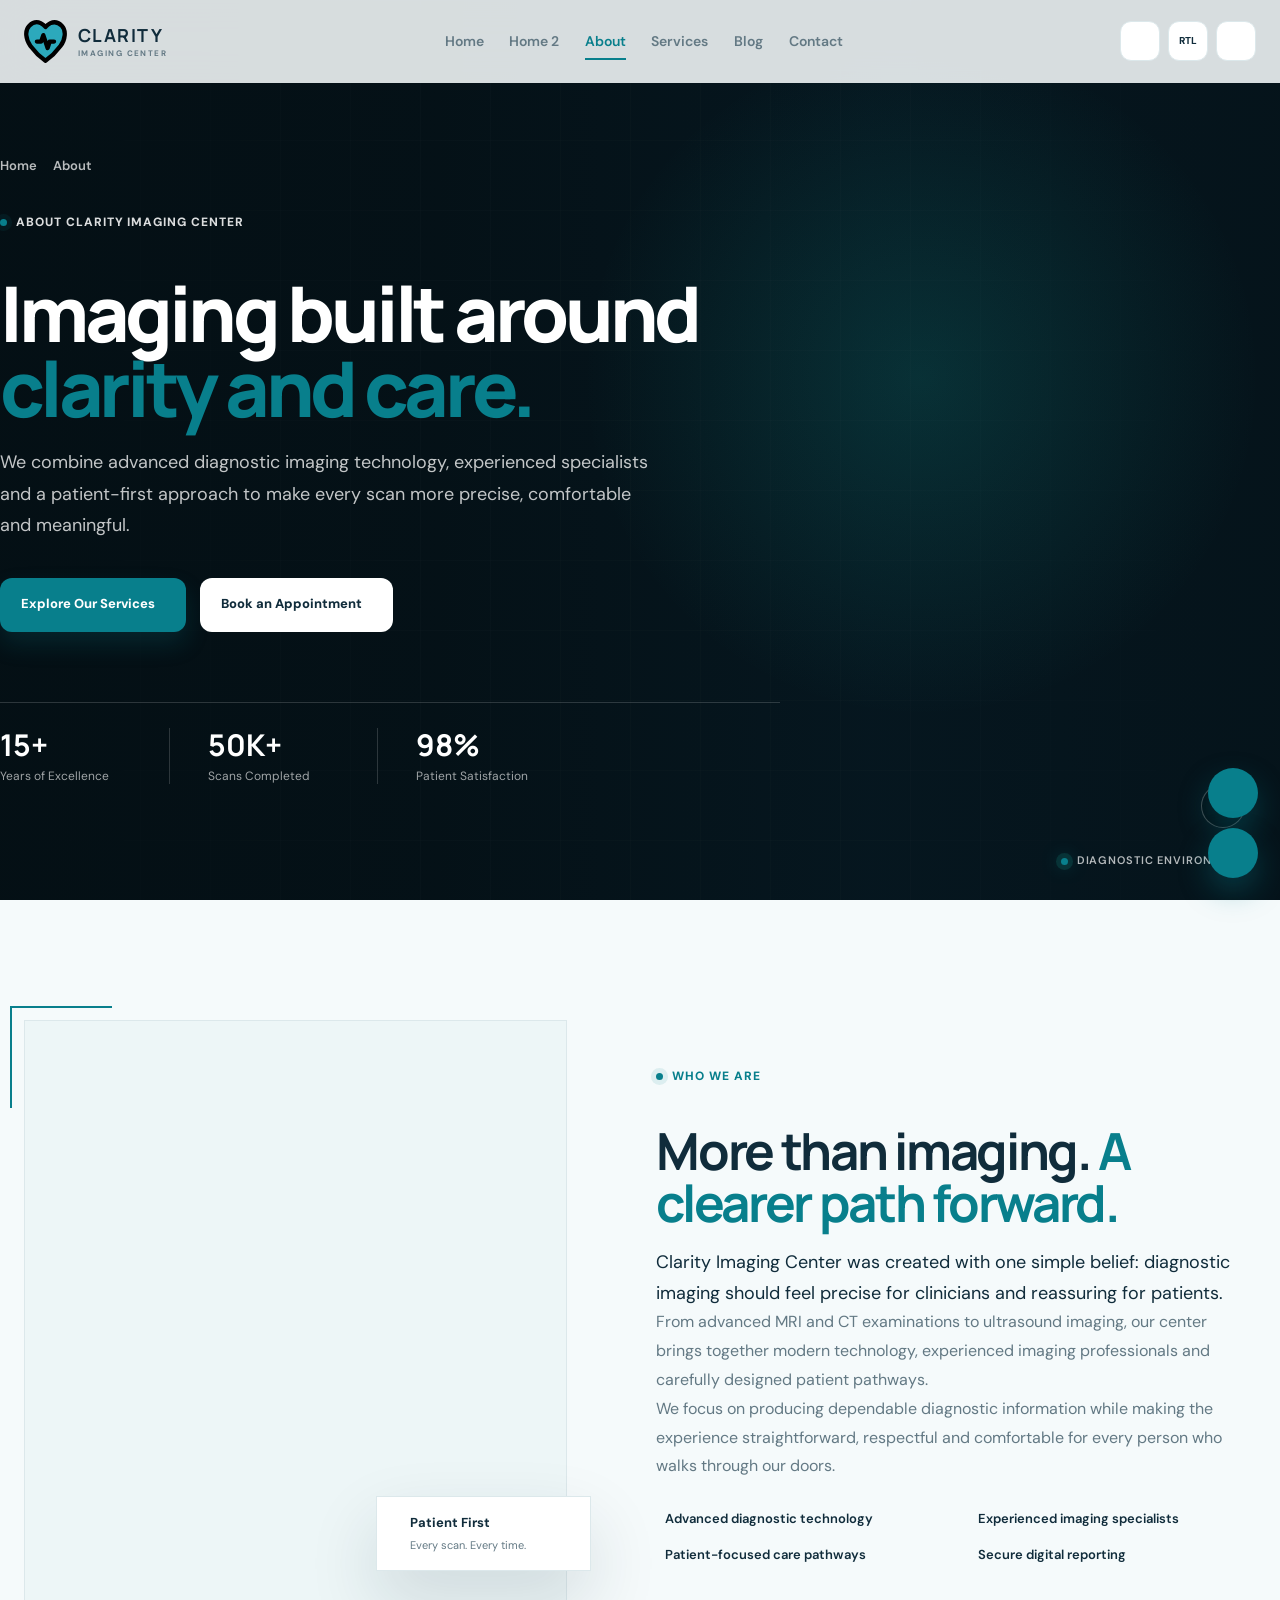
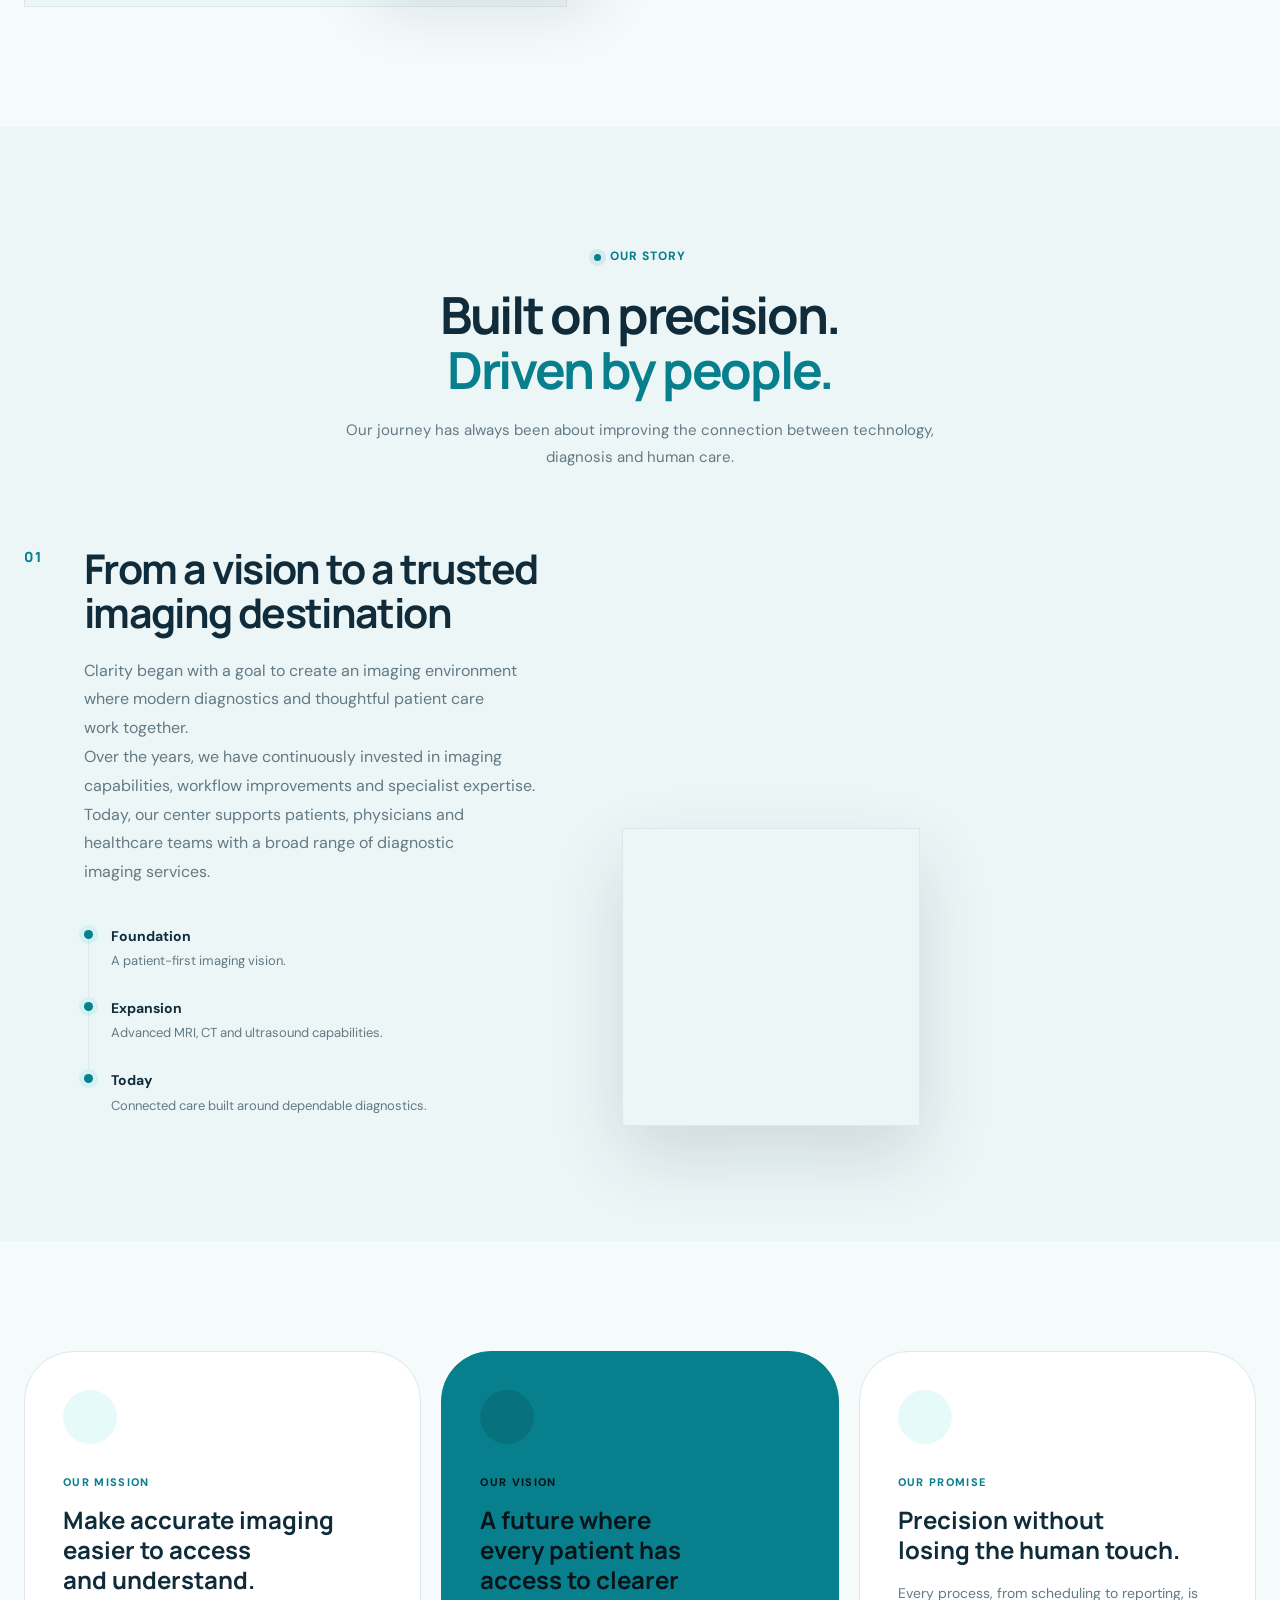
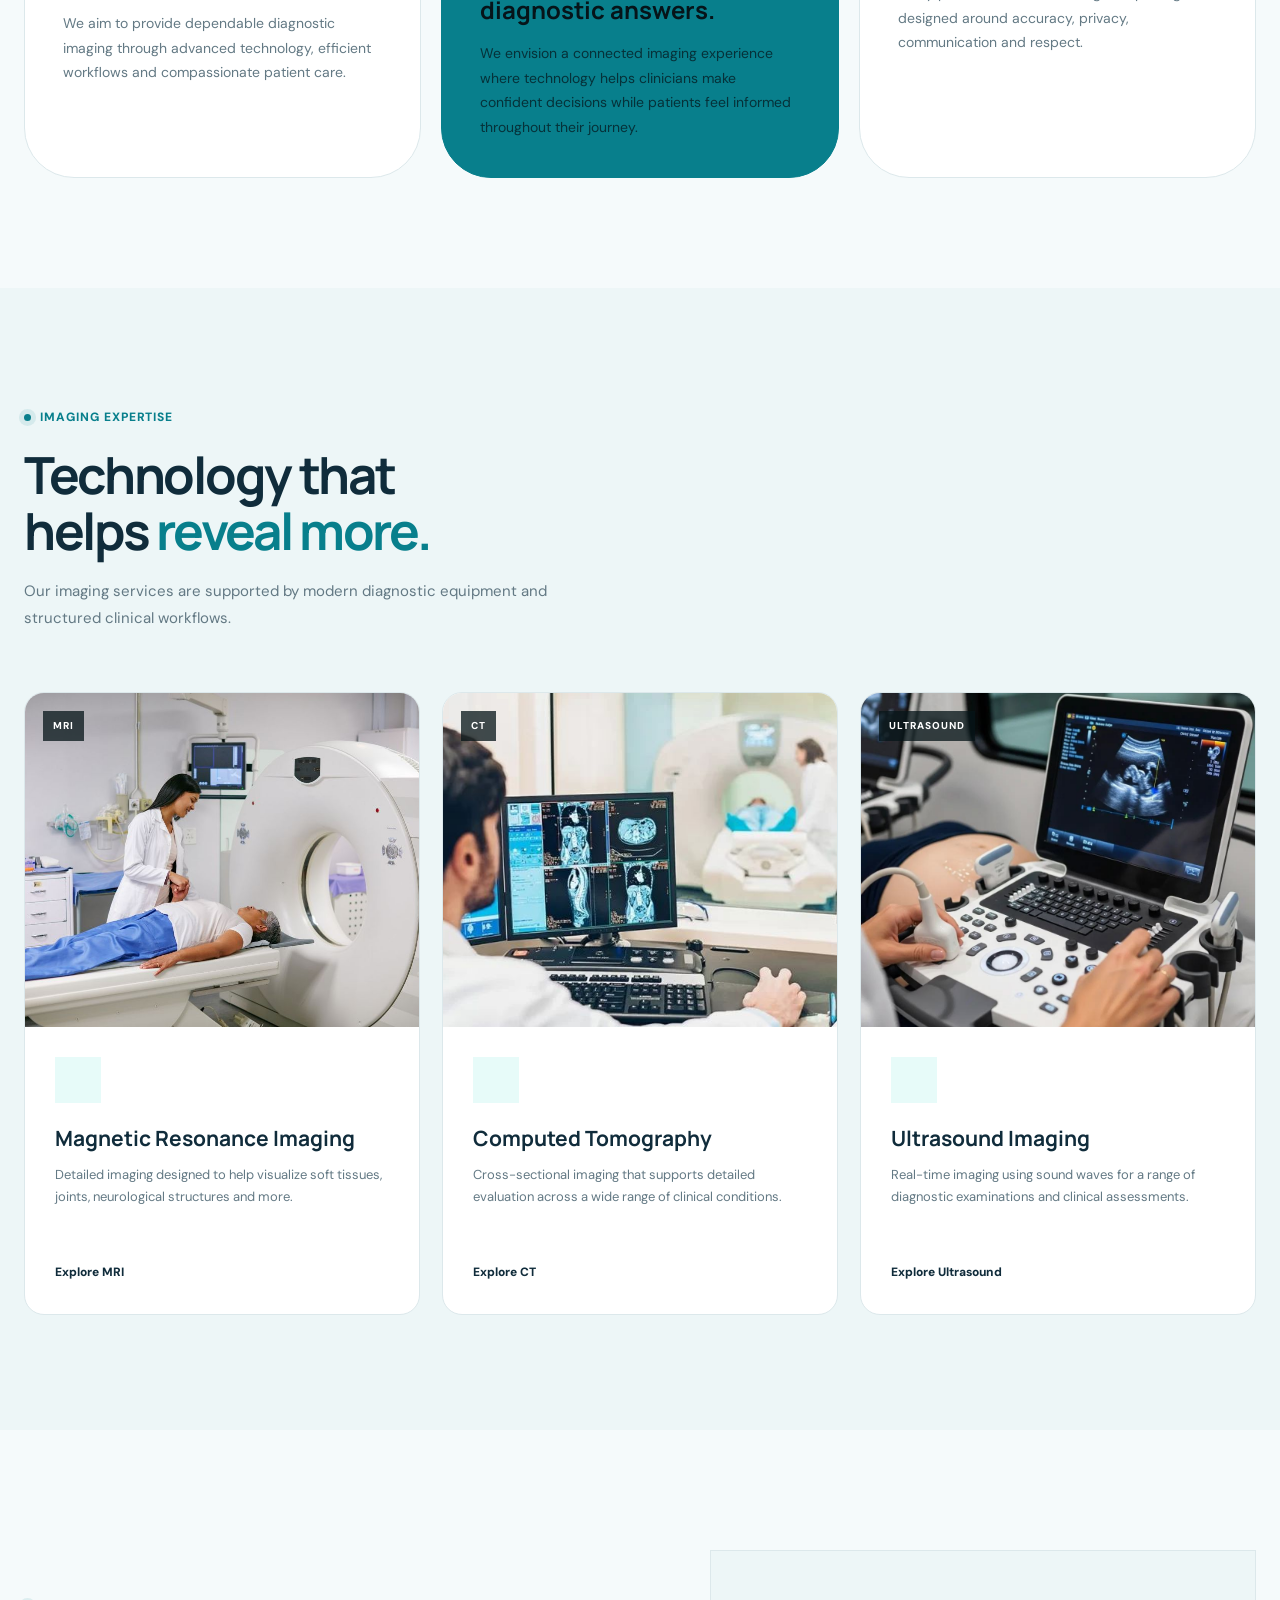
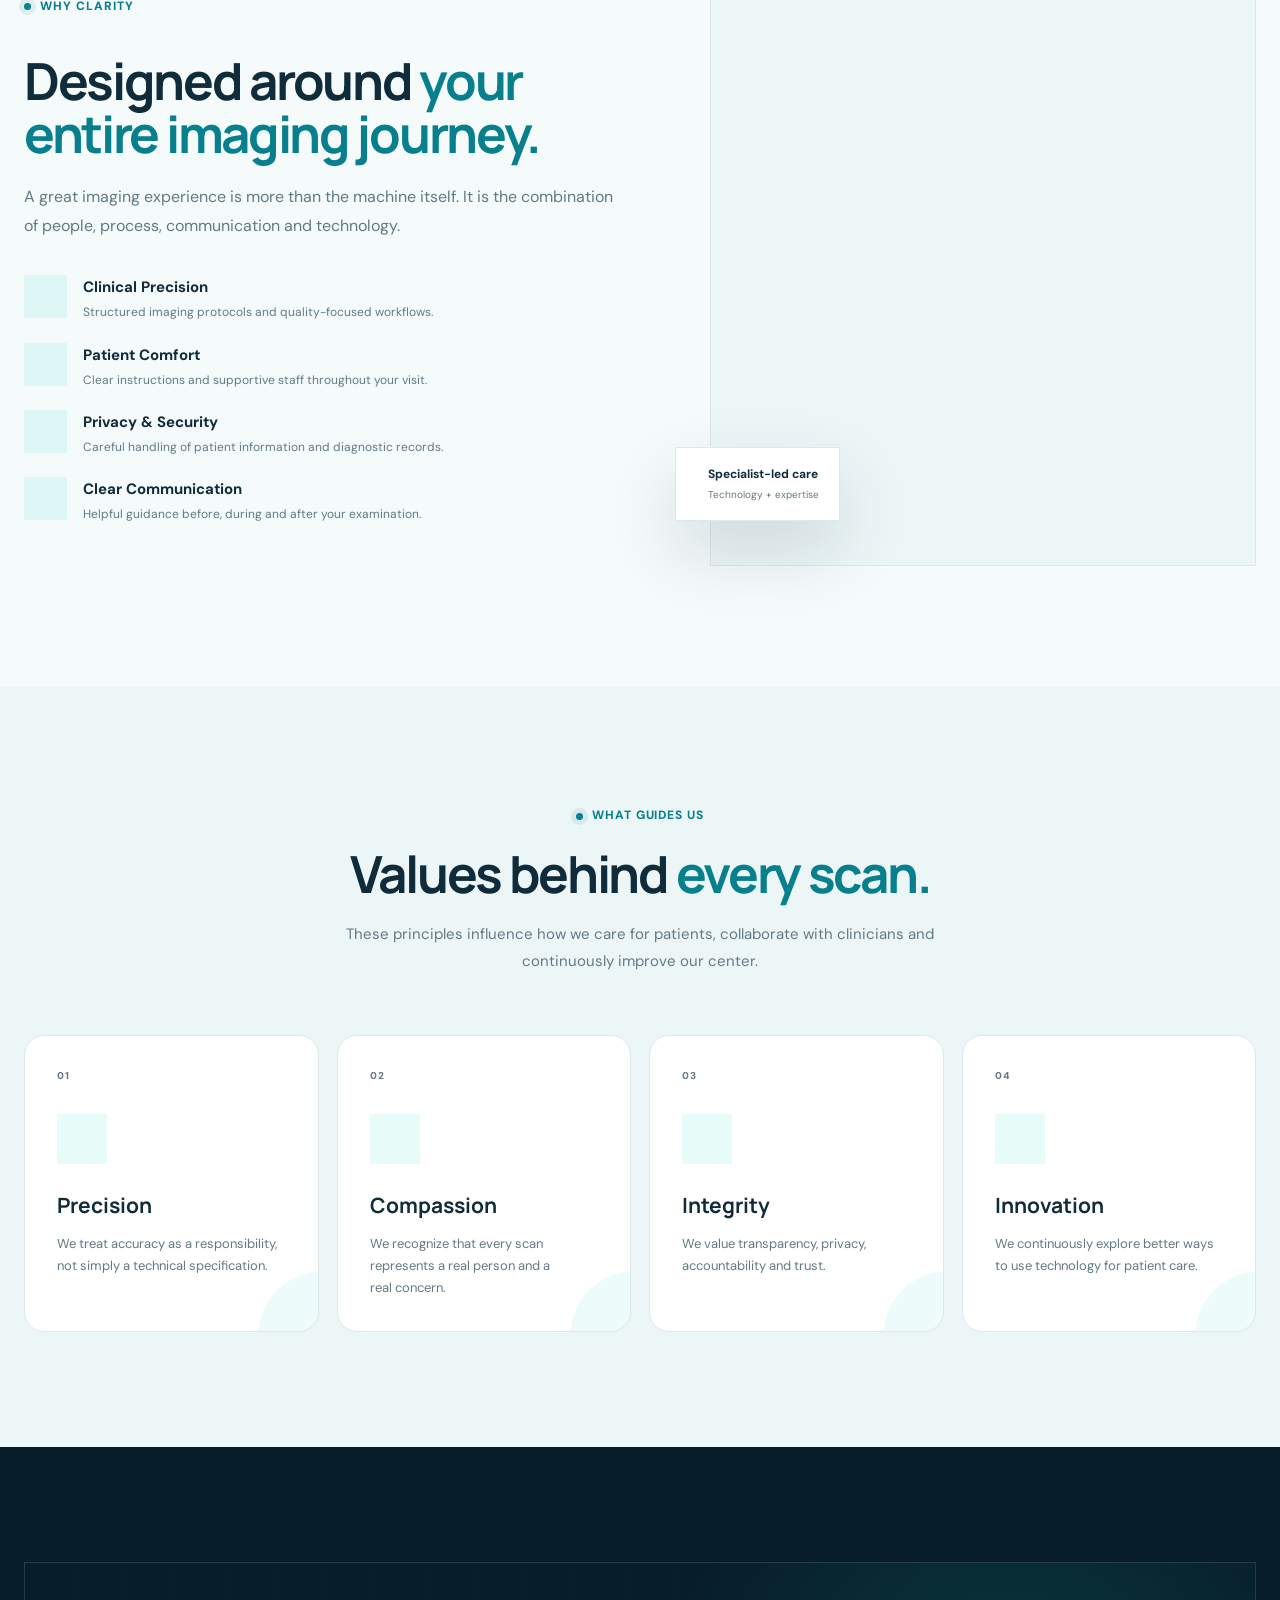
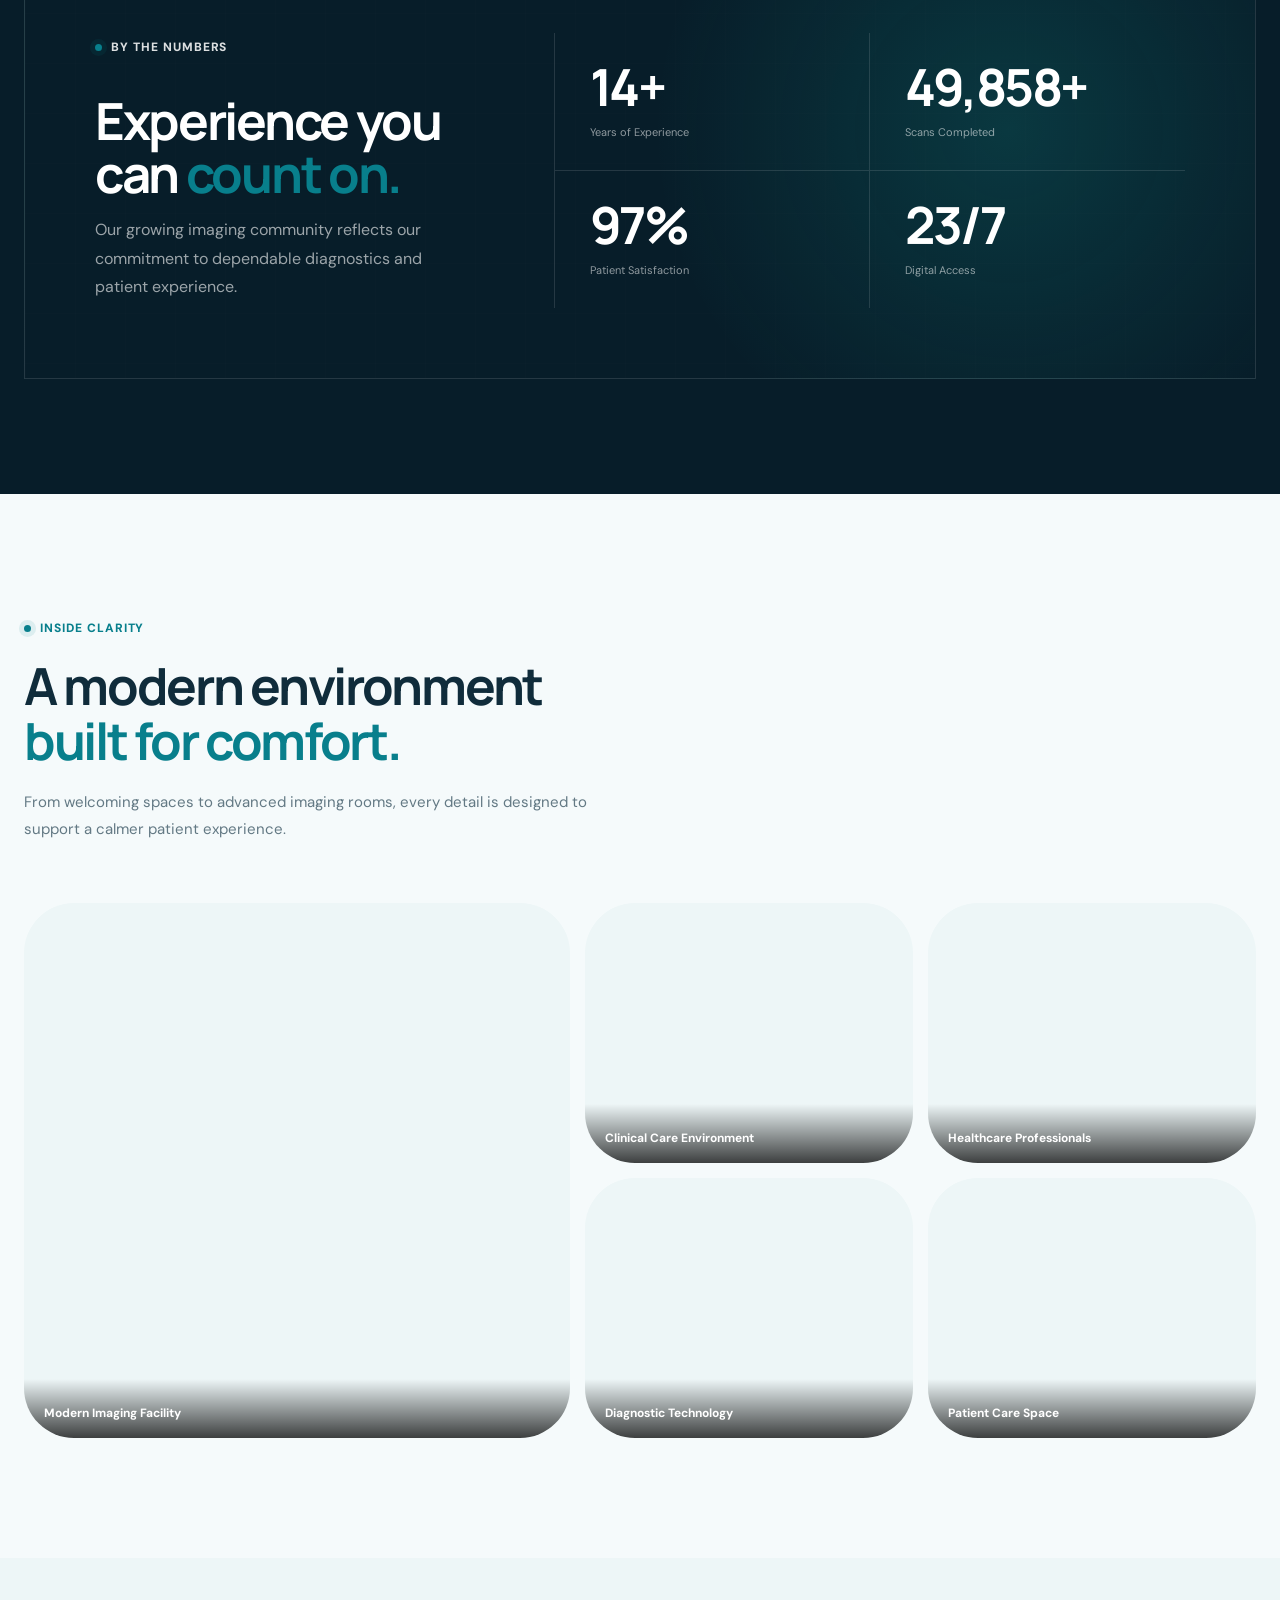
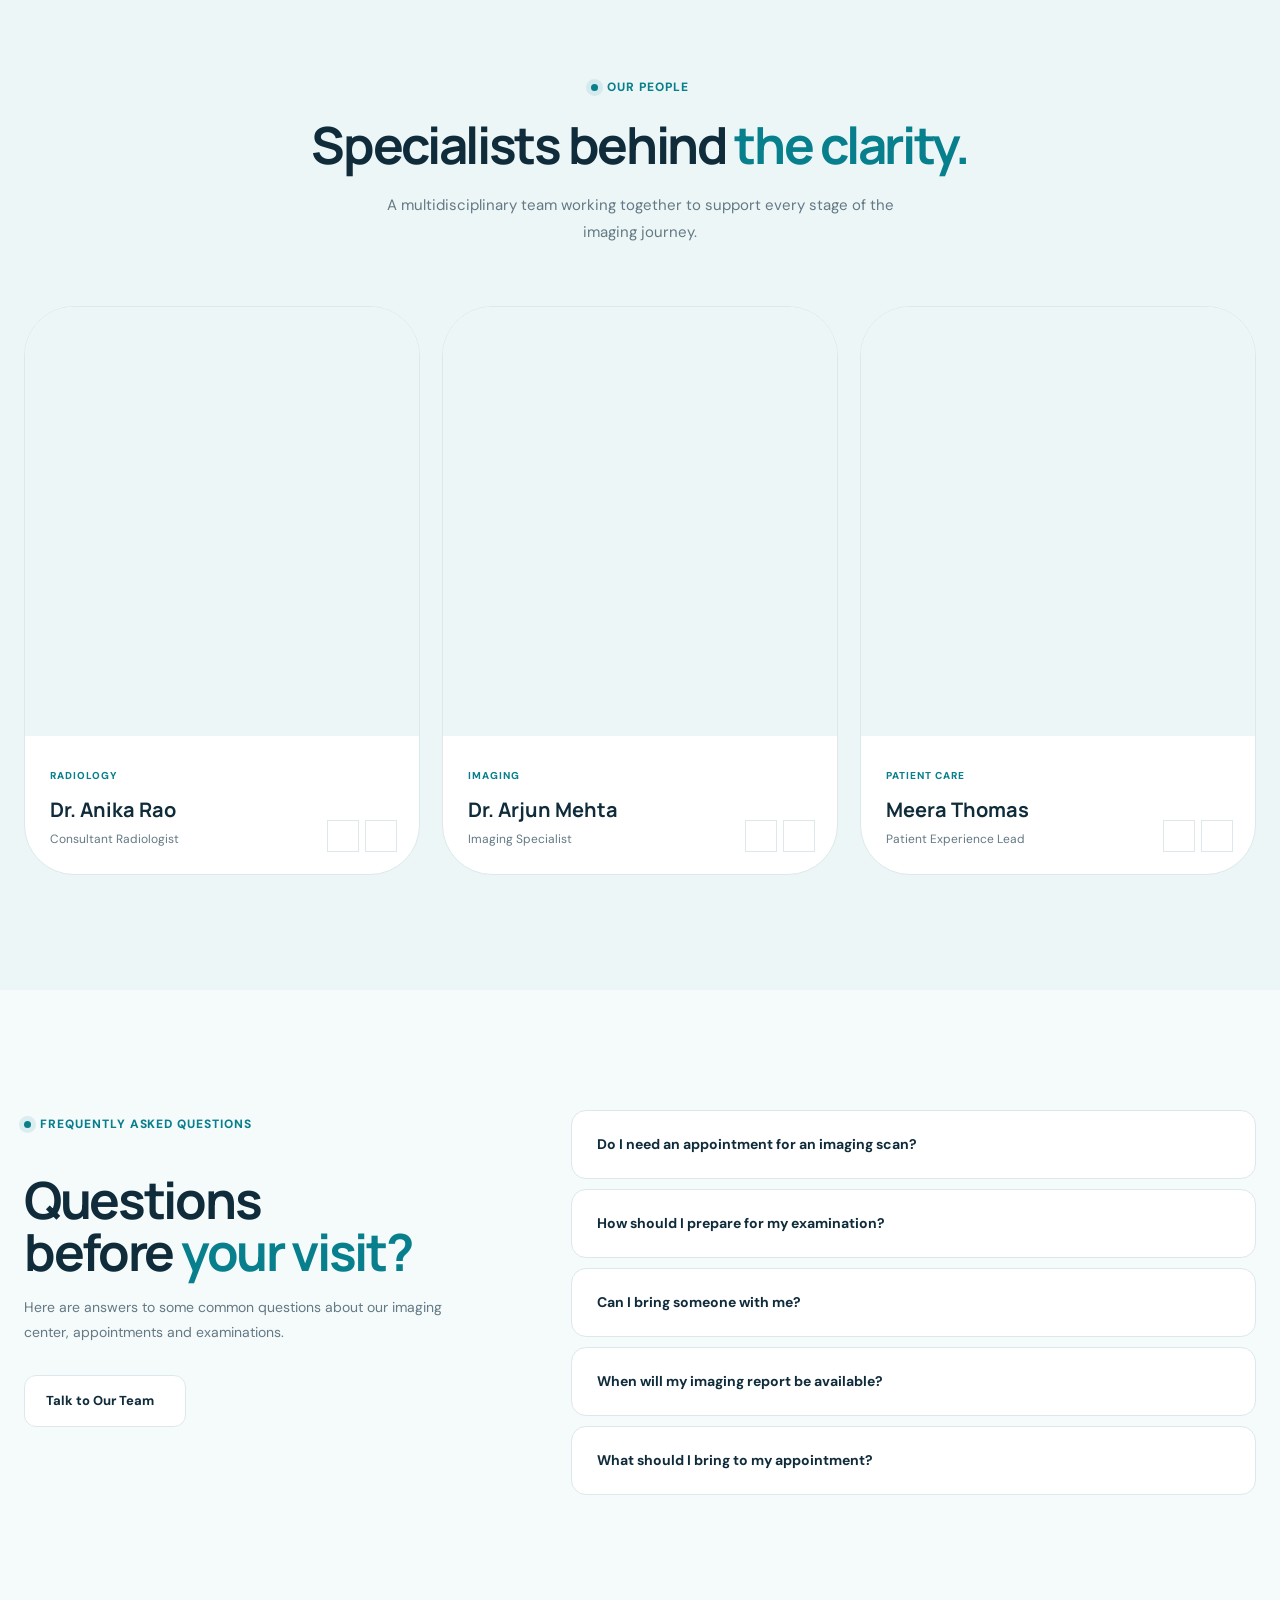
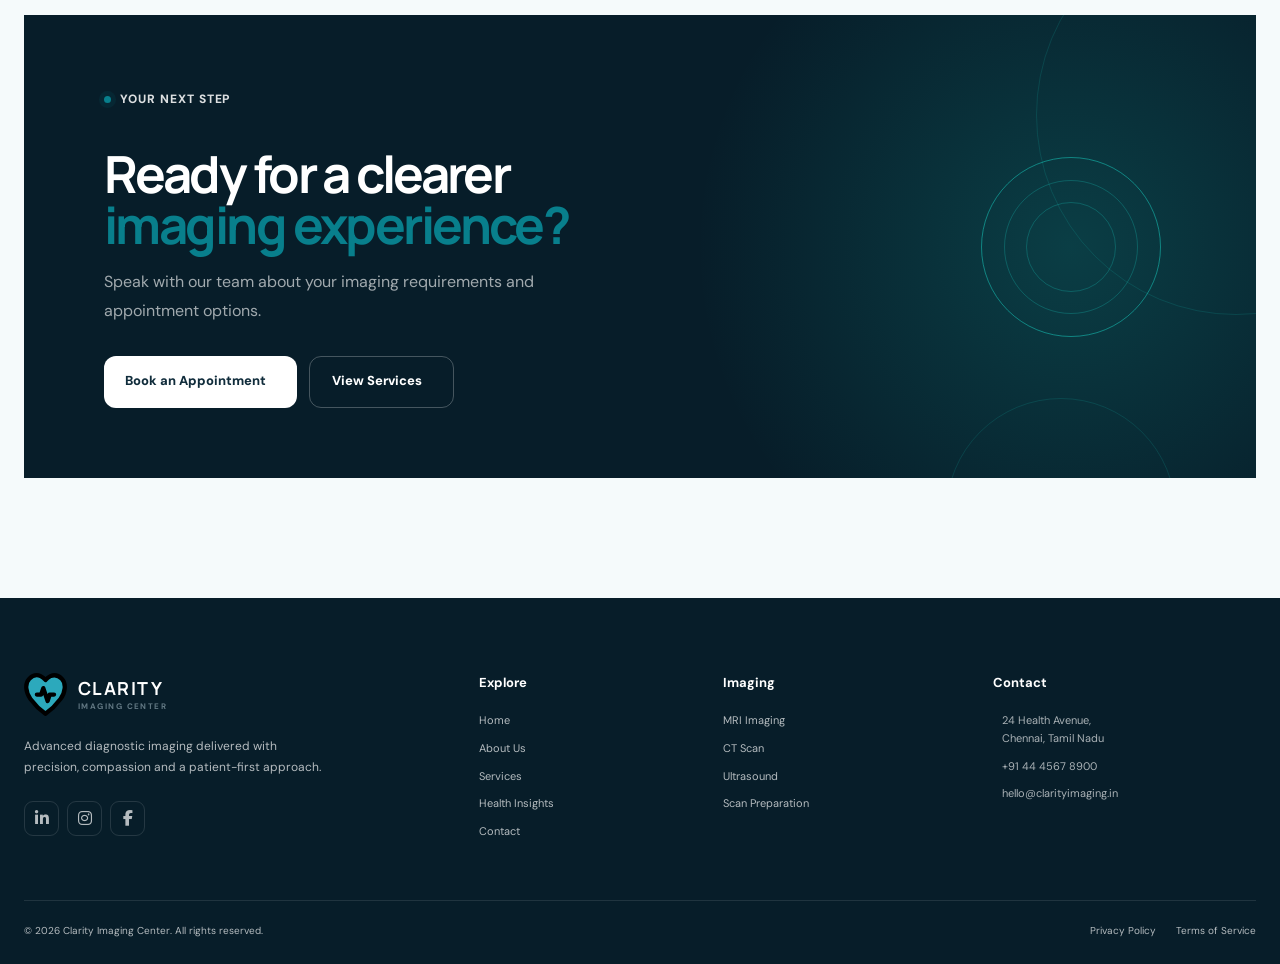
==== commit 50d0e740: "path added" ====
--- a/pages/about.html
+++ b/pages/about.html
@@ -704,7 +704,7 @@
                         <div class="expertise-image">
 
                             <img
-                                src="https://images.unsplash.com/photo-1530497610245-94d3c16cda28?auto=format&fit=crop&w=1000&q=85"
+                                src="../assets/images/mag.jpg"
                                 alt="MRI diagnostic imaging"
                                 loading="lazy"
                             >
@@ -742,7 +742,7 @@
                         <div class="expertise-image">
 
                             <img
-                                src="https://images.unsplash.com/photo-1559757175-0eb30cd8c063?auto=format&fit=crop&w=1000&q=85"
+                                src="../assets/images/computed.jpg"
                                 alt="CT diagnostic imaging"
                                 loading="lazy"
                             >
@@ -780,7 +780,7 @@
                         <div class="expertise-image">
 
                             <img
-                                src="https://images.unsplash.com/photo-1631815589968-fdb09a223b1e?auto=format&fit=crop&w=1000&q=85"
+                                src="../assets/images/Ultrasound.jpg"
                                 alt="Ultrasound examination"
                                 loading="lazy"
                             >
@@ -1236,7 +1236,7 @@
                     <button
                         class="gallery-item about-reveal"
                         type="button"
-                        data-image="https://images.unsplash.com/photo-1586773860418-d37222d8fce3?auto=format&fit=crop&w=1200&q=90"
+                        data-image="https://images.unsplash.com/photo-1586773860418-d37222d8fce3?auto=format&fit=crop&w=1200&q=85"
                         data-title="Clinical Care Environment"
                     >
 
--- a/assets/css/style.css
+++ b/assets/css/style.css
@@ -4815,3 +4815,215 @@
     animation: none;
   }
 }
+
+
+/* =========================================================
+   RESPONSIVE + HEADER FIXES
+   Load AFTER style.css and enhancements.css (nothing is edited in them)
+========================================================= */
+
+html { scroll-padding-top: 96px; }
+
+@media (min-width: 1600px) {
+    :root { --container: 1360px; }
+}
+
+/* =========================================================
+   HEADER
+========================================================= */
+
+.site-header { padding-top: env(safe-area-inset-top, 0px); }
+
+.header-inner { gap: clamp(12px, 2.2vw, 30px); }
+
+.logo,
+.logo-text { min-width: 0; }
+
+.logo-mark { flex-shrink: 0; }
+.logo-mark img { width: 100%; height: 100%; object-fit: contain; }
+
+.desktop-nav { gap: clamp(14px, 2vw, 30px); }
+
+/* Dropdown now lines up with the profile button on wide screens too */
+.profile-dropdown {
+    right: max(24px, calc((100vw - var(--container)) / 2));
+}
+
+html[dir="rtl"] .profile-dropdown {
+    right: auto;
+    left: max(24px, calc((100vw - var(--container)) / 2));
+}
+
+/* Hamburger from 1000px (6 links + 3 buttons did not fit 900-1000px) */
+@media (max-width: 1000px) {
+    .desktop-nav { display: none; }
+    .menu-toggle { display: grid; }
+}
+
+/* Never leave the mobile menu showing on desktop */
+@media (min-width: 1001px) {
+    .mobile-nav { display: none !important; }
+}
+
+/* Long menus scroll instead of running off short screens */
+.mobile-nav {
+    max-height: calc(100dvh - 82px);
+    overflow-y: auto;
+    overscroll-behavior: contain;
+}
+
+.mobile-nav a {
+    display: flex;
+    align-items: center;
+    min-height: 48px;
+}
+
+.mobile-nav a.active {
+    color: var(--primary);
+    background: var(--primary-light);
+}
+
+@media (max-width: 650px) {
+
+    /* keep the RTL toggle reachable on phones */
+    .rtl-btn { display: grid; }
+
+    .header-actions { gap: 6px; }
+
+    .icon-btn,
+    .profile-btn,
+    .menu-toggle { width: 38px; height: 38px; }
+
+    .mobile-nav {
+        padding-inline: 16px;
+        max-height: calc(100dvh - 72px);
+    }
+
+    html[dir="rtl"] .profile-dropdown { left: 16px; right: 16px; }
+}
+
+@media (max-width: 380px) {
+
+    .logo-text small { display: none; }
+    .logo-mark { width: 36px; height: 36px; }
+    .logo-text strong { font-size: 14px; }
+
+    .header-actions { gap: 4px; }
+
+    .icon-btn,
+    .profile-btn,
+    .menu-toggle { width: 34px; height: 34px; }
+}
+
+@media (max-width: 340px) {
+    .rtl-btn { display: none; }
+}
+
+/* =========================================================
+   FLUID SPACING
+========================================================= */
+
+.section { padding-block: clamp(72px, 9vw, 125px); }
+.technology-section { padding-block: clamp(72px, 9vw, 120px); }
+
+/* =========================================================
+   HERO
+========================================================= */
+
+/* "the Surface." was never highlighted: .accent had no colour rule */
+.hero-content h1 .w.accent,
+.hero-content h1 .w.accent > span { color: var(--primary); }
+
+.trust-divider {
+    width: 1px;
+    height: 34px;
+    background: var(--border);
+}
+
+/* Floating cards were half cut off: .hero-image-wrap has overflow:hidden,
+   so negative offsets (-25px / -35px) pushed them outside and clipped them */
+.scan-card-top { left: 22px; top: 72px; }
+.scan-card-bottom { right: 22px; bottom: 30px; }
+.experience-badge { left: 22px; bottom: 22px; }
+
+html[dir="rtl"] .scan-card-top { left: auto; right: 22px; }
+html[dir="rtl"] .scan-card-bottom { right: auto; left: 22px; }
+html[dir="rtl"] .experience-badge { left: auto; right: 22px; }
+
+@media (max-width: 900px) {
+
+    .hero-visual { min-height: 0; }
+    .hero-image-wrap { height: clamp(400px, 62vw, 570px); }
+}
+
+@media (max-width: 820px) {
+
+    .quick-info { margin-top: 0; padding-top: 24px; }
+    .quick-info-grid { grid-template-columns: 1fr; }
+
+    .quick-item {
+        border-right: 0;
+        border-bottom: 1px solid var(--border);
+    }
+
+    .quick-item:last-child { border-bottom: 0; }
+}
+
+@media (max-width: 650px) {
+
+    .trust-divider { display: none; }
+
+    .scan-card-top { left: 14px; top: 58px; }
+    .scan-card-bottom { right: 14px; bottom: 20px; }
+    .experience-badge { left: 14px; bottom: 14px; width: 96px; height: 96px; border-width: 6px; }
+
+    html[dir="rtl"] .scan-card-top { left: auto; right: 14px; }
+    html[dir="rtl"] .scan-card-bottom { right: auto; left: 14px; }
+    html[dir="rtl"] .experience-badge { left: auto; right: 14px; }
+}
+
+@media (max-width: 420px) {
+
+    /* stack the two cards so they never overlap the badge */
+    .scan-card-bottom { bottom: 124px; }
+}
+
+/* =========================================================
+   TECHNOLOGY / CTA / FOOTER
+========================================================= */
+
+.technology-image {
+    width: min(430px, 78vw);
+    height: auto;
+    aspect-ratio: 0.86;
+}
+
+.orbit-one { width: min(500px, 115vw); height: min(500px, 115vw); }
+.orbit-two { width: min(610px, 140vw); height: min(610px, 140vw); }
+
+@media (max-width: 900px) {
+
+    .cta-box {
+        flex-direction: column;
+        align-items: flex-start;
+        padding: 48px 36px;
+    }
+
+    .cta-icon { width: 130px; height: 130px; }
+    .cta-icon svg { width: 56px; height: 56px; }
+}
+
+@media (max-width: 650px) {
+
+    .footer-brand { grid-column: 1 / -1; }
+    .footer-brand > p { max-width: 100%; }
+}
+
+/* =========================================================
+   MODAL (short screens / keyboards)
+========================================================= */
+
+.auth-modal {
+    max-height: calc(100dvh - 40px);
+    overflow-y: auto;
+}
--- a/assets/css/about.css
+++ b/assets/css/about.css
@@ -344,6 +344,8 @@
     transition:
         opacity 0.8s ease,
         transform 0.8s cubic-bezier(.22,1,.36,1);
+         /* background-image: url(../images/hospital.jpg); */
+       
 }
 
 
@@ -367,6 +369,7 @@
 .about-reveal-right.visible {
     opacity: 1;
     transform: translate(0);
+    /* background-image: url(../images/mri.jpg); */
 }
 
 
@@ -739,7 +742,7 @@
 
     border: 1px solid var(--border);
     background: var(--surface);
-
+border-radius: 50px;
     transition:
         transform 0.35s ease,
         box-shadow 0.35s ease,
@@ -854,7 +857,7 @@
 
     background: var(--surface);
     border: 1px solid var(--border);
-
+border-radius: 20px;
     transition:
         transform 0.35s ease,
         box-shadow 0.35s ease;
@@ -1157,7 +1160,7 @@
     position: relative;
 
     min-height: 280px;
-
+border-radius: 20px;
     padding: 32px;
 
     border: 1px solid var(--border);
@@ -1416,7 +1419,8 @@
 
     border: 0;
 
-    background: transparent;
+    /* background: transparent; */
+    border-radius: 50px;
 
     cursor: pointer;
 }
@@ -1430,7 +1434,7 @@
 .gallery-item img {
     width: 100%;
     height: 100%;
-
+border-radius: 50px;
     display: block;
 
     object-fit: cover;
@@ -1509,7 +1513,7 @@
 
 .team-card {
     overflow: hidden;
-
+border-radius: 50px;
     background: var(--surface);
     border: 1px solid var(--border);
 
